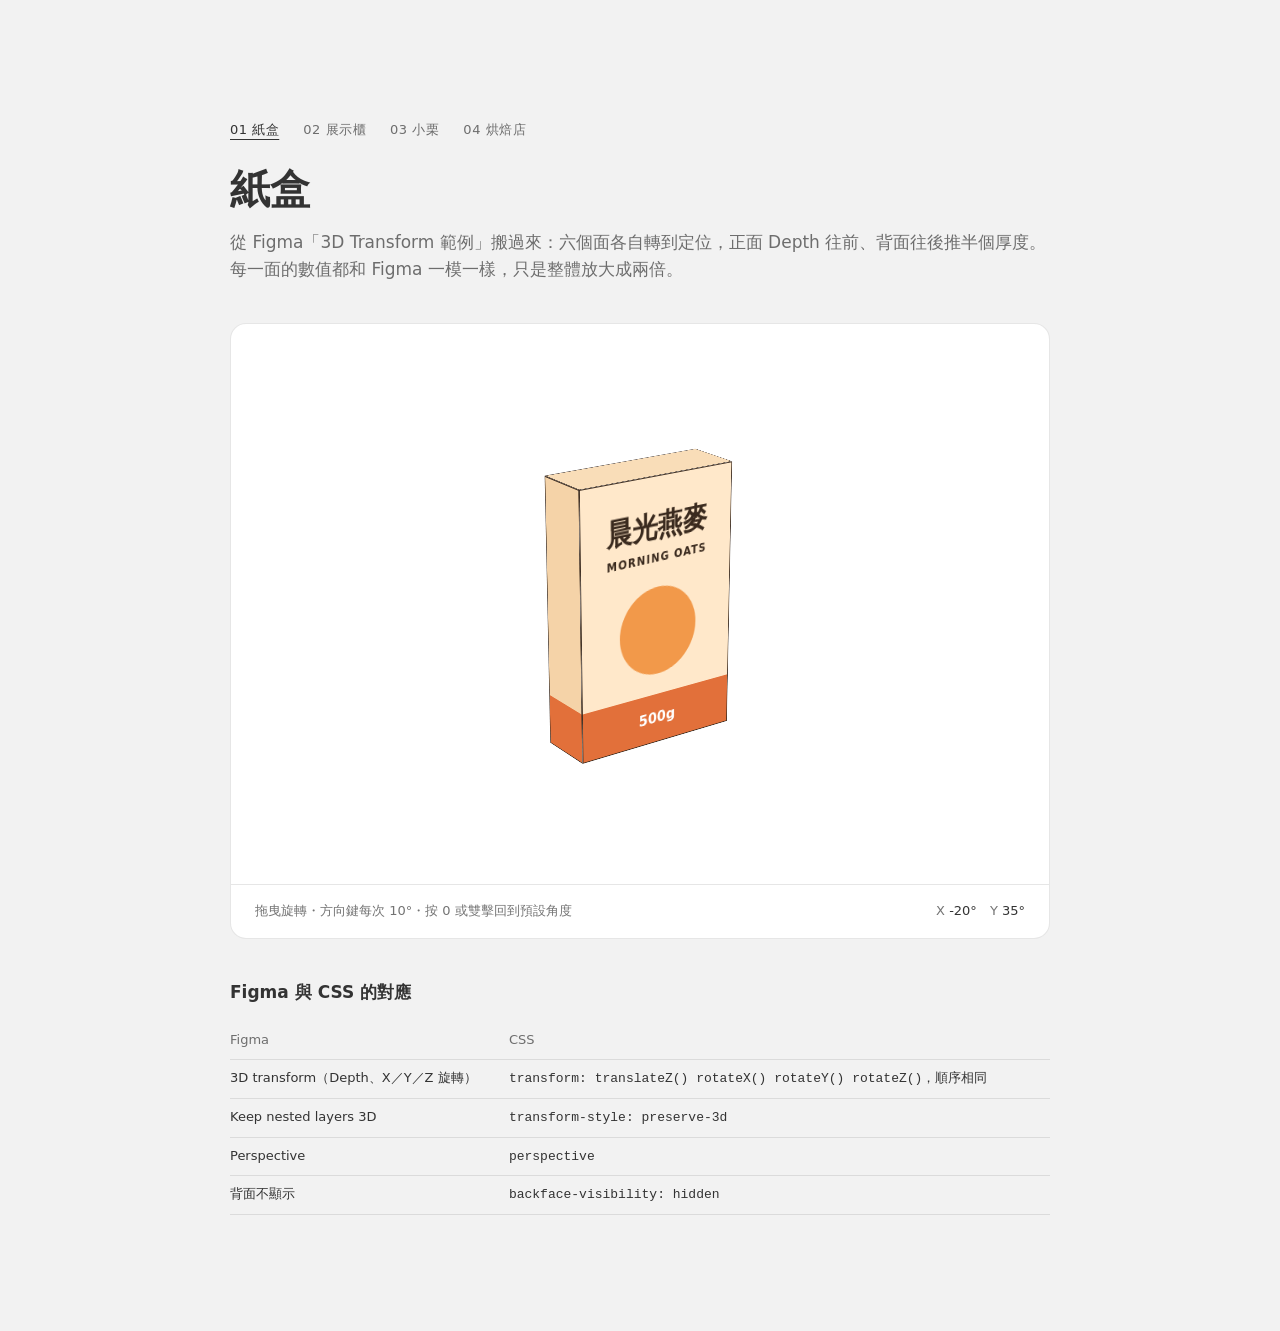
==== index.html @ 0f8b21fd "feat: 3D 實驗室第四個範例——烘焙店「日日餅乾」 整間店照 Figma「烘焙店場景」用平面圍成：左牆兩座餅乾展示櫃、右牆四層麵包架、 櫃台與收銀機，小栗站在櫃台後面。鏡頭可切換門口／展示櫃／麵" ====
<!doctype html>
<html lang="zh-Hant">
  <head>
    <meta charset="utf-8" />
    <meta name="viewport" content="width=device-width, initial-scale=1" />
    <meta name="robots" content="noindex" />
    <title>3D 實驗室｜紙盒</title>
    <link rel="stylesheet" href="styles/tokens.css" />
    <link rel="stylesheet" href="styles/lab.css" />
    <link rel="stylesheet" href="styles/box.css" />
    <!-- 一般 script（不是 module），直接雙擊打開 index.html 也能跑 -->
    <script src="scripts/rotate.js" defer></script>
  </head>
  <body>
    <main class="lab">
      <header>
        <nav class="lab__nav" aria-label="3D 實驗室範例">
          <a href="index.html" aria-current="page">01 紙盒</a>
          <a href="display-case.html">02 展示櫃</a>
          <a href="hedgehog.html">03 小栗</a>
          <a href="bakery.html">04 烘焙店</a>
        </nav>
        <h1 class="lab__title">紙盒</h1>
        <p class="lab__lead">
          從 Figma「3D Transform 範例」搬過來：六個面各自轉到定位，正面 Depth 往前、背面往後推半個厚度。
          每一面的數值都和 Figma 一模一樣，只是整體放大成兩倍。
        </p>
      </header>

      <section class="lab__demo" data-rotate-root>
        <div
          class="scene"
          data-rotate-stage
          tabindex="0"
          role="group"
          aria-roledescription="3D 模型"
          aria-label="紙盒 3D 模型"
          aria-describedby="box-hint"
        >
          <div class="box" data-rotate-target>
            <div class="face face--back" aria-hidden="true">
              <p class="label label--title">營養標示</p>
              <div class="label label--lines"><span></span><span></span><span></span><span></span><span></span></div>
              <div class="label label--band"></div>
            </div>
            <div class="face face--left" aria-hidden="true"><div class="label label--band"></div></div>
            <div class="face face--right" aria-hidden="true"><div class="label label--band"></div></div>
            <div class="face face--top" aria-hidden="true"></div>
            <div class="face face--bottom" aria-hidden="true"></div>
            <div class="face face--front" aria-hidden="true">
              <p class="label label--name">晨光燕麥</p>
              <p class="label label--latin">MORNING OATS</p>
              <div class="label label--sun"></div>
              <p class="label label--band">500g</p>
            </div>
          </div>
        </div>

        <div class="lab__meta">
          <p id="box-hint">拖曳旋轉・方向鍵每次 10°・按 0 或雙擊回到預設角度</p>
          <p class="lab__readout">X <output data-readout-x>−20°</output>　Y <output data-readout-y>35°</output></p>
        </div>
      </section>

      <section class="lab__notes">
        <h2>Figma 與 CSS 的對應</h2>
        <table>
          <thead>
            <tr><th>Figma</th><th>CSS</th></tr>
          </thead>
          <tbody>
            <tr><td>3D transform（Depth、X／Y／Z 旋轉）</td><td><code>transform: translateZ() rotateX() rotateY() rotateZ()</code>，順序相同</td></tr>
            <tr><td>Keep nested layers 3D</td><td><code>transform-style: preserve-3d</code></td></tr>
            <tr><td>Perspective</td><td><code>perspective</code></td></tr>
            <tr><td>背面不顯示</td><td><code>backface-visibility: hidden</code></td></tr>
          </tbody>
        </table>
      </section>
    </main>
  </body>
</html>
---- styles/tokens.css ----
/*
  3D 實驗室的設計 token。寫法比照作品集的 src/styles/tokens.css：
  元件裡不寫死色碼或 px（border 的 1px 例外），全部從這裡引用，之後要搬進作品集時
  只需要把這一段併過去。
*/

:root {
  /* 頁面色彩（沿用作品集 light 主題的實測值） */
  --color-bg: #f2f2f2;
  --color-surface: #ffffff;
  --color-ink: #333333;
  --color-muted: rgba(0, 0, 0, 0.55);
  --color-border: rgba(51, 51, 51, 0.12);

  --font-sans:
    'Inter Variable', 'Inter', 'PingFang TC', 'Microsoft JhengHei', 'Noto Sans TC',
    ui-sans-serif, system-ui, sans-serif;
  --font-weight-regular: 400;
  --font-weight-bold: 700;
  --font-weight-black: 900;

  --font-size-h1: 40px;
  --font-size-body: 17px;
  --font-size-meta: 13px;

  --sp-1: 8px;
  --sp-2: 16px;
  --sp-3: 24px;
  --sp-5: 40px;
  --sp-7: 80px;
  --sp-8: 120px;

  --radius: 16px;
  --radius-pill: 999px;
  --content-width: 900px;
  --focus-ring: 2px;

  --motion-fast: 160ms;
  --motion-ease: cubic-bezier(0.16, 1, 0.3, 1);

  /* ---------- 3D 場景 ---------- */

  /* 舞台高度：要比盒子轉到任何角度時的投影都高，邊緣才不會切到盒子 */
  --stage-height: 560px;

  /*
    透視距離。數值取自 Figma「3D Transform 範例 ⑤」的 Perspective 800。
    跟著 --u 放大：盒子放大兩倍時透視距離也要放大兩倍，變形程度才會跟 Figma 一樣。
  */
  --scene-perspective: calc(var(--u) * 800);

  /* 預設傾斜角，取自 Figma「③ ④」的 X −20°、Y 35° */
  --box-tilt-x: -20deg;
  --box-tilt-y: 35deg;

  /*
    盒子的所有尺寸都以「Figma 的 1px」為單位：--u 乘上 Figma 裡量到的數字。
    Figma 的紙盒是 寬 90 × 高 140 × 厚 30，網頁上放大兩倍；768 以下改 1.5 倍。
    [需確認] 倍率是暫定值，改 --box-scale 一個值就會整個等比縮放。
  */
  --box-scale: 2;
  --u: calc(1px * var(--box-scale));
  --box-w: calc(var(--u) * 90);
  --box-h: calc(var(--u) * 140);
  --box-d: calc(var(--u) * 30);

  /* 盒子配色：物件本身的顏色，不隨深淺主題反轉（比照作品集的 --chat-* 手機模型） */
  --box-paper: #ffe8ca;
  --box-side: #f5d3a8;
  --box-lid: #f9ddb8;
  --box-ink: #3a2a1e;
  --box-sun: #f2994a;
  --box-band: #e2703a;
  --box-band-ink: #ffffff;
  --box-line: #c9a27e;

  /* ---------- 展示櫃（Figma「烘焙展示櫃」，櫃子 寬 480 × 深 160 × 高 380） ---------- */

  /*
    展示櫃自己的「Figma 1px」。櫃子比紙盒大很多，倍率跟紙盒分開。
    [需確認] 原本定 1.5 倍，實測加上透視後投影寬 798px、超出 818px 的舞台
    （靠近鏡頭的那一側被放大），所以桌面版改 1.25 倍；手機 0.6 倍。
  */
  --case-scale: 1.25;
  --cu: calc(1px * var(--case-scale));
  --case-stage-height: calc(var(--cu) * 520);
  /*
    從斜上方看，櫃子的投影整體會往下偏（前緣離鏡頭近、被放大），
    置中後底部會切到。往上挪 31（Figma 單位）抵銷，數值是實測投影中心的偏移量。
  */
  --case-offset-y: calc(var(--cu) * -31);
  --case-perspective: calc(var(--cu) * 900); /* Figma 的 Perspective 900 */
  --case-tilt-x: -15deg;
  --case-tilt-y: -25deg;
  --case-frame-width: calc(var(--cu) * 2); /* 玻璃的框，Figma 的 stroke 2 */

  --case-wood: #a86f45;
  --case-wood-dark: #8e5c38;
  --case-wood-deep: #7a4e31;
  --case-cream: #fff4e2;
  --case-shelf: #f8eedf;
  --case-shelf-edge: #d9c2a3;
  --case-wall-top: #fff3d6; /* 背板上緣較亮，模擬燈帶往下打的光 */
  --case-wall-bottom: #ebd9bf;
  --case-light-top: #fff6d6;
  --case-light-bottom: #ffd978;
  --case-led: #fff8dc;
  --case-frame: #7a5236;
  --case-glass: rgba(207, 232, 245, 0.22);
  --case-glass-shine: rgba(255, 255, 255, 0.55);
  --case-glass-shine-soft: rgba(255, 255, 255, 0.35);

  /* 餅乾（4 種）。[需確認] 配色是暫定值 */
  --cookie-edge: #a8692f; /* 墊在每片底下做厚度的深色剪影，4 種共用 */
  --cookie-dough: #e0a65e; /* 巧克力豆餅乾 */
  --cookie-dough-light: #ebb978;
  --cookie-chip: #4a2c1d;
  --cookie-butter: #ecc285; /* 果醬夾心 */
  --cookie-butter-dark: #dfa865;
  --cookie-jam: #c8323c;
  --cookie-jam-shine: rgba(255, 255, 255, 0.45);
  --cookie-checker-light: #f3d9a4; /* 棋盤餅乾 */
  --cookie-checker-dark: #6b4128;
  --cookie-sugar: #e9b97a; /* 糖霜愛心 */
  --cookie-icing: #f7a8c4;
  --cookie-icing-dot: #ffffff;

  /* ---------- 小栗（刺蝟店員，Figma「Hedgehog Baker」，200 × 260） ---------- */

  /*
    小栗自己的「Figma 1px」。之後放進烘焙店時角色要小很多，
    那一頁只要在容器上覆寫 --hu 就好，不用改這裡。[需確認] 1.5 倍／手機 1.1 倍
  */
  --hh-scale: 1.5;
  --hu: calc(1px * var(--hh-scale));
  --hh-stage-height: calc(var(--hu) * 360);
  --hh-perspective: calc(var(--hu) * 700); /* Figma 小栗展示用的 Perspective 700 */
  --hh-tilt-x: -8deg; /* 預設稍微側身，一打開就看得出分層 */
  --hh-tilt-y: 25deg;
  --hh-stage-top: #fbf6ef; /* 舞台用 Figma 小栗畫板的暖色漸層：白色廚師帽在純白底上會看不見 */
  --hh-stage-bottom: #eadccb;

  /* 走路：一步的時間、身體上下晃的高度、腳抬起的高度 */
  --hh-walk-duration: 420ms;
  --hh-bob: calc(var(--hu) * -6);
  --hh-step: -4px; /* 這個位移套在 SVG 裡的腳上，單位是 SVG 座標，會跟著 SVG 一起縮放 */

  --hh-spine-dark: #6e4430;
  --hh-spine: #9a6644;
  --hh-body: #ddae80;
  --hh-belly: #f6ddbf;
  --hh-foot: #6e4430;
  --hh-ear: #e3b38a;
  --hh-ear-inner: #f4c7ae;
  --hh-face: #fbe7cf;
  --hh-snout: #fff3e3;
  --hh-hat: #ffffff;
  --hh-hat-line: #e6ded3;
  --hh-eye: #2b1d14;
  --hh-eye-shine: #ffffff;
  --hh-blush: rgba(244, 163, 163, 0.85);
  --hh-nose: #4a2e1f;
  --hh-tongue: #f28b8b;
  --hh-sweat: #9ad3f5;
  --hh-apron: #e9a23b;
  --hh-pocket: #d18a26;
  --hh-baguette: #d9a05b;
  --hh-baguette-score: #b9773a;
  --hh-basket: #c8955b;
  --hh-basket-dark: #9e6b3a;
  --hh-shadow: rgba(0, 0, 0, 0.22);

  /* ---------- 麵包（Figma「Bread」4 種正面圖） ---------- */

  --bread-golden: #d4862f; /* 餐包、可頌兩端 */
  --bread-golden-mid: #de963c;
  --bread-golden-light: #e9a84e;
  --bread-line: #a9651f;
  --bread-shine: rgba(246, 205, 134, 0.8);
  --bread-roll-shine: rgba(243, 194, 122, 0.85);
  --bread-seed: #fff3d6;
  --bread-crust: #b86e2e; /* 吐司 */
  --bread-crumb: #f6e2be;
  --bread-cinnamon: #d9984f; /* 肉桂捲 */
  --bread-swirl: #9c5a26;
  --bread-icing: rgba(255, 255, 255, 0.9);

  /* ---------- 烘焙店（Figma「烘焙店場景」，房間 寬 1200 × 深 1200 × 高 700） ---------- */

  /*
    烘焙店的「Figma 1px」。整個取景框（Figma 的 Viewport，1200 × 760）永遠撐滿舞台寬度，
    所以直接用舞台寬度換算：100cqw ÷ 1200。舞台多寬場景就多大，手機也不用另外設倍率。
    （cqw 會在每個用到 --su 的元素上，以最近的 container——烘焙店的舞台——來算）
  */
  --su: calc(100cqw / 1200);

  /* 換鏡頭時移動的時間與曲線：慢進慢出，像走過去再轉頭 */
  --shop-cam-duration: 1200ms;
  --shop-cam-ease: cubic-bezier(0.65, 0, 0.35, 1);

  --shop-backdrop: #eadccb; /* 取景框底色（Figma Viewport 的填色） */
  --shop-floor: #f3e9dc;
  --shop-floor-tile: #e0d0ba;
  --shop-ceiling: #fbf5ec;
  --shop-beam: #d9bc98;
  --shop-wall-back: #f7e9d4;
  --shop-wall-left: #f4e4cc;
  --shop-wall-right: #efdcc0;
  --shop-wainscot: #d8b48a;
  --shop-trim: #b98b5e;
  --shop-sign: var(--case-wood-deep);
  --shop-sign-ink: var(--case-cream);
  --shop-board: #2f3b35; /* 黑板菜單 */
  --shop-board-frame: var(--case-wood);
  --shop-chalk: #ffffff;
  --shop-chalk-muted: rgba(255, 255, 255, 0.6);
  --shop-door: #5a3b27; /* 工房入口 */
  --shop-noren: var(--hh-apron);
  --shop-noren-ink: var(--case-wood-deep);
  --shop-poster: #fff8ee;
  --shop-poster-frame: var(--case-wood);
  --shop-poster-ink: var(--case-wood-deep);
  --shop-rack: #c99a6b; /* 麵包層架的背板 */
  --shop-rack-frame: var(--case-wood);
  --shop-rack-ink: var(--case-wood-deep);
  --shop-shelf: #b98b5e;
  --shop-shelf-edge: var(--case-wood-dark);
  --shop-counter: var(--case-wood);
  --shop-counter-lip: var(--case-wood-deep);
  --shop-counter-side: var(--case-wood-dark);
  --shop-counter-top: #f7f3ee;
  --shop-register: #7fa7c9;
  --shop-register-top: #9cc0dd;
  --shop-register-side: #6a93b5;
  --shop-screen: #2f3b35;
  --shop-tray: #ffffff;
  --shop-mat: var(--case-wood-dark);
  --shop-mat-ink: var(--case-cream);
  --shop-lamp-cord: #2f463c;
  --shop-lamp-shade: #3e5c4f;
  --shop-lamp-bulb: #fff3c4;
  --shop-lamp-glow: rgba(255, 233, 168, 0.55);
}

/* 斷點沿用作品集的三個：375 / 768 / 1200 */
@media (max-width: 767px) {
  :root {
    --box-scale: 1.5;
    --case-scale: 0.6;
    --hh-scale: 1.1;
    --stage-height: 440px;
    --font-size-h1: 28px;
  }
}

@media (prefers-color-scheme: dark) {
  :root {
    --color-bg: #18181a;
    --color-surface: #222225;
    --color-ink: #f2f2f2;
    --color-muted: rgba(242, 242, 242, 0.6);
    --color-border: rgba(242, 242, 242, 0.14);
  }
}
---- styles/lab.css ----
/* 實驗頁本身的版面。3D 物件的樣式在各自的檔案（box.css …），這裡只管頁面。 */

*,
*::before,
*::after {
  box-sizing: border-box;
}

body {
  margin: 0;
  background: var(--color-bg);
  color: var(--color-ink);
  font-family: var(--font-sans);
  font-size: var(--font-size-body);
  font-weight: var(--font-weight-regular);
  line-height: 1.6;
}

.lab {
  max-width: var(--content-width);
  margin: 0 auto;
  padding: var(--sp-7) var(--sp-3);
  display: grid;
  gap: var(--sp-5);
}

@media (min-width: 768px) {
  .lab {
    padding: var(--sp-8) var(--sp-5);
  }
}

/* 頁首的範例切換。每個範例各一頁，靠這一排互相跳轉 */
.lab__nav {
  display: flex;
  flex-wrap: wrap;
  gap: var(--sp-1) var(--sp-3);
  margin-bottom: var(--sp-3);
  font-size: var(--font-size-meta);
  letter-spacing: 0.04em;
}

.lab__nav a {
  color: var(--color-muted);
  text-decoration: none;
  transition: color var(--motion-fast) var(--motion-ease);
}

.lab__nav a:hover {
  color: var(--color-ink);
}

.lab__nav a[aria-current='page'] {
  color: var(--color-ink);
  text-decoration: underline;
  text-underline-offset: 0.35em;
}

/* 放 SVG <symbol> 定義的容器：本身不佔版面也不顯示 */
.lab__defs {
  position: absolute;
  width: 0;
  height: 0;
  overflow: hidden;
}

.lab__title {
  margin: var(--sp-1) 0 var(--sp-2);
  font-size: var(--font-size-h1);
  font-weight: var(--font-weight-bold);
  line-height: 1.2;
}

.lab__lead {
  margin: 0;
  color: var(--color-muted);
}

.lab__demo {
  background: var(--color-surface);
  border: 1px solid var(--color-border);
  border-radius: var(--radius);
  overflow: hidden;
}

/* 舞台要能拖曳：游標提示、關掉觸控捲動與選字，否則手機上一拖就捲走頁面 */
.lab__demo .scene {
  cursor: grab;
  touch-action: none;
  user-select: none;
  -webkit-user-select: none;
  outline: none;
}
.lab__demo .scene.is-dragging {
  cursor: grabbing;
}
.lab__demo .scene:focus-visible {
  box-shadow: inset 0 0 0 var(--focus-ring) var(--color-ink);
}

/* 展示頁的狀態切換（表情、走路、手上拿的東西…），一組是一排藥丸形按鈕 */
.lab__controls {
  display: flex;
  flex-wrap: wrap;
  gap: var(--sp-2) var(--sp-3);
  padding: var(--sp-2) var(--sp-3);
  border-top: 1px solid var(--color-border);
}

.lab__control {
  display: flex;
  flex-wrap: wrap;
  align-items: center;
  gap: var(--sp-1);
}

.lab__control-label {
  margin-right: var(--sp-1);
  color: var(--color-muted);
  font-size: var(--font-size-meta);
}

.lab__control button {
  padding: calc(var(--sp-1) / 2) var(--sp-2);
  border: 1px solid var(--color-border);
  border-radius: var(--radius-pill);
  background: transparent;
  color: var(--color-ink);
  font: inherit;
  font-size: var(--font-size-meta);
  cursor: pointer;
  transition:
    background-color var(--motion-fast) var(--motion-ease),
    color var(--motion-fast) var(--motion-ease);
}

.lab__control button[aria-pressed='true'] {
  border-color: var(--color-ink);
  background: var(--color-ink);
  color: var(--color-bg);
}

.lab__control button:focus-visible {
  outline: var(--focus-ring) solid var(--color-ink);
  outline-offset: var(--focus-ring);
}

.lab__meta {
  display: flex;
  flex-wrap: wrap;
  justify-content: space-between;
  gap: var(--sp-1) var(--sp-3);
  padding: var(--sp-2) var(--sp-3);
  border-top: 1px solid var(--color-border);
  color: var(--color-muted);
  font-size: var(--font-size-meta);
}

.lab__meta p {
  margin: 0;
}

.lab__readout output {
  color: var(--color-ink);
  font-variant-numeric: tabular-nums;
}

.lab__notes h2 {
  margin: 0 0 var(--sp-2);
  font-size: var(--font-size-body);
  font-weight: var(--font-weight-bold);
}

.lab__notes table {
  width: 100%;
  border-collapse: collapse;
  font-size: var(--font-size-meta);
}

.lab__notes th,
.lab__notes td {
  padding: var(--sp-1) 0;
  border-bottom: 1px solid var(--color-border);
  text-align: left;
  vertical-align: top;
}

.lab__notes th {
  color: var(--color-muted);
  font-weight: var(--font-weight-regular);
}

.lab__notes code {
  font-size: var(--font-size-meta);
}
---- styles/box.css ----
/*
  紙盒。結構跟 Figma 一模一樣：
    .scene  ＝ 外層加 Perspective 的 frame
    .box    ＝ 打開「Keep nested layers 3D」的 frame（preserve-3d），整體傾斜
    .face   ＝ 6 個面，各自的 3D transform

  Figma 的 3D transform 存成「translateZ → rotateX → rotateY → rotateZ」的固定順序，
  跟 CSS transform 由左到右的寫法完全相同，所以下面每一面的數值都是從 Figma 直接抄過來的。
  位置（left / top）也照 Figma：側面的中心對齊正面的左右邊，上下蓋的中心對齊上下邊，
  每一面都以自己的中心旋轉（transform-origin 預設 50% 50%，Figma 也是）。
*/

.scene {
  height: var(--stage-height);
  display: grid;
  place-items: center;
  perspective: var(--scene-perspective);
}

.box {
  /* --tilt-x/y 是 rotate.js 讀取「預設角度」的通用名稱，每個物件各自指到自己的 token */
  --tilt-x: var(--box-tilt-x);
  --tilt-y: var(--box-tilt-y);
  --rx: var(--tilt-x);
  --ry: var(--tilt-y);
  position: relative;
  width: var(--box-w);
  height: var(--box-h);
  transform-style: preserve-3d;
  transform: rotateX(var(--rx)) rotateY(var(--ry));
}

/* 只有鍵盤一次轉 10° 時才補間；拖曳時要跟手，不能有延遲 */
.box.is-settling {
  transition: transform var(--motion-fast) var(--motion-ease);
}

@media (prefers-reduced-motion: reduce) {
  .box.is-settling {
    transition: none;
  }
}

.face {
  position: absolute;
  top: 0;
  left: 0;
  box-sizing: border-box;
  border: 1px solid var(--box-ink);
  overflow: hidden;
  /* Figma 範例裡也關掉了背面：沒加 Depth 時背面會以鏡像蓋在正面上 */
  backface-visibility: hidden;
}

/* 正面：Depth +15（厚度的一半） */
.face--front {
  width: var(--box-w);
  height: var(--box-h);
  background: var(--box-paper);
  transform: translateZ(calc(var(--box-d) / 2));
}

/* 背面：Y 180°、Depth −15 */
.face--back {
  width: var(--box-w);
  height: var(--box-h);
  background: var(--box-paper);
  transform: translateZ(calc(var(--box-d) / -2)) rotateY(180deg);
}

/* 左右側面：Y ∓90°，中心對齊正面左右邊 */
.face--left,
.face--right {
  width: var(--box-d);
  height: var(--box-h);
  background: var(--box-side);
}
.face--left {
  left: calc(var(--box-d) / -2);
  transform: rotateY(-90deg);
}
.face--right {
  left: calc(var(--box-w) - var(--box-d) / 2);
  transform: rotateY(90deg);
}

/* 上下蓋：X ±90°，中心對齊正面上下邊 */
.face--top,
.face--bottom {
  width: var(--box-w);
  height: var(--box-d);
  background: var(--box-lid);
}
.face--top {
  top: calc(var(--box-d) / -2);
  transform: rotateX(90deg);
}
.face--bottom {
  top: calc(var(--box-h) - var(--box-d) / 2);
  transform: rotateX(-90deg);
}

/* ---------- 盒面圖案：座標與字級都是 Figma 的數字 × --u ---------- */

.label {
  position: absolute;
  left: 0;
  right: 0;
  margin: 0;
  color: var(--box-ink);
  text-align: center;
  line-height: 1.45;
}

.label--name {
  top: calc(var(--u) * 14);
  font-size: calc(var(--u) * 15);
  font-weight: var(--font-weight-black);
}

.label--latin {
  top: calc(var(--u) * 37);
  font-size: calc(var(--u) * 6);
  font-weight: var(--font-weight-bold);
  letter-spacing: 0.1em;
}

.label--sun {
  top: calc(var(--u) * 56);
  left: calc(var(--u) * 22);
  width: calc(var(--u) * 46);
  height: calc(var(--u) * 46);
  border-radius: 50%;
  background: var(--box-sun);
}

.label--title {
  top: calc(var(--u) * 12);
  left: calc(var(--u) * 10);
  font-size: calc(var(--u) * 9);
  font-weight: var(--font-weight-bold);
  text-align: left;
}

.label--lines {
  top: calc(var(--u) * 36);
  left: calc(var(--u) * 10);
  width: calc(var(--u) * 70);
  display: grid;
  gap: calc(var(--u) * 11);
}
.label--lines span {
  height: calc(var(--u) * 2);
  background: var(--box-line);
}

/* 包住正面、背面、兩個側面底部的色帶，盒子轉一圈看起來是連續的 */
.label--band {
  top: auto;
  bottom: 0;
  height: calc(var(--u) * 26);
  display: grid;
  place-items: center;
  background: var(--box-band);
  color: var(--box-band-ink);
  font-size: calc(var(--u) * 8);
  font-weight: var(--font-weight-bold);
}
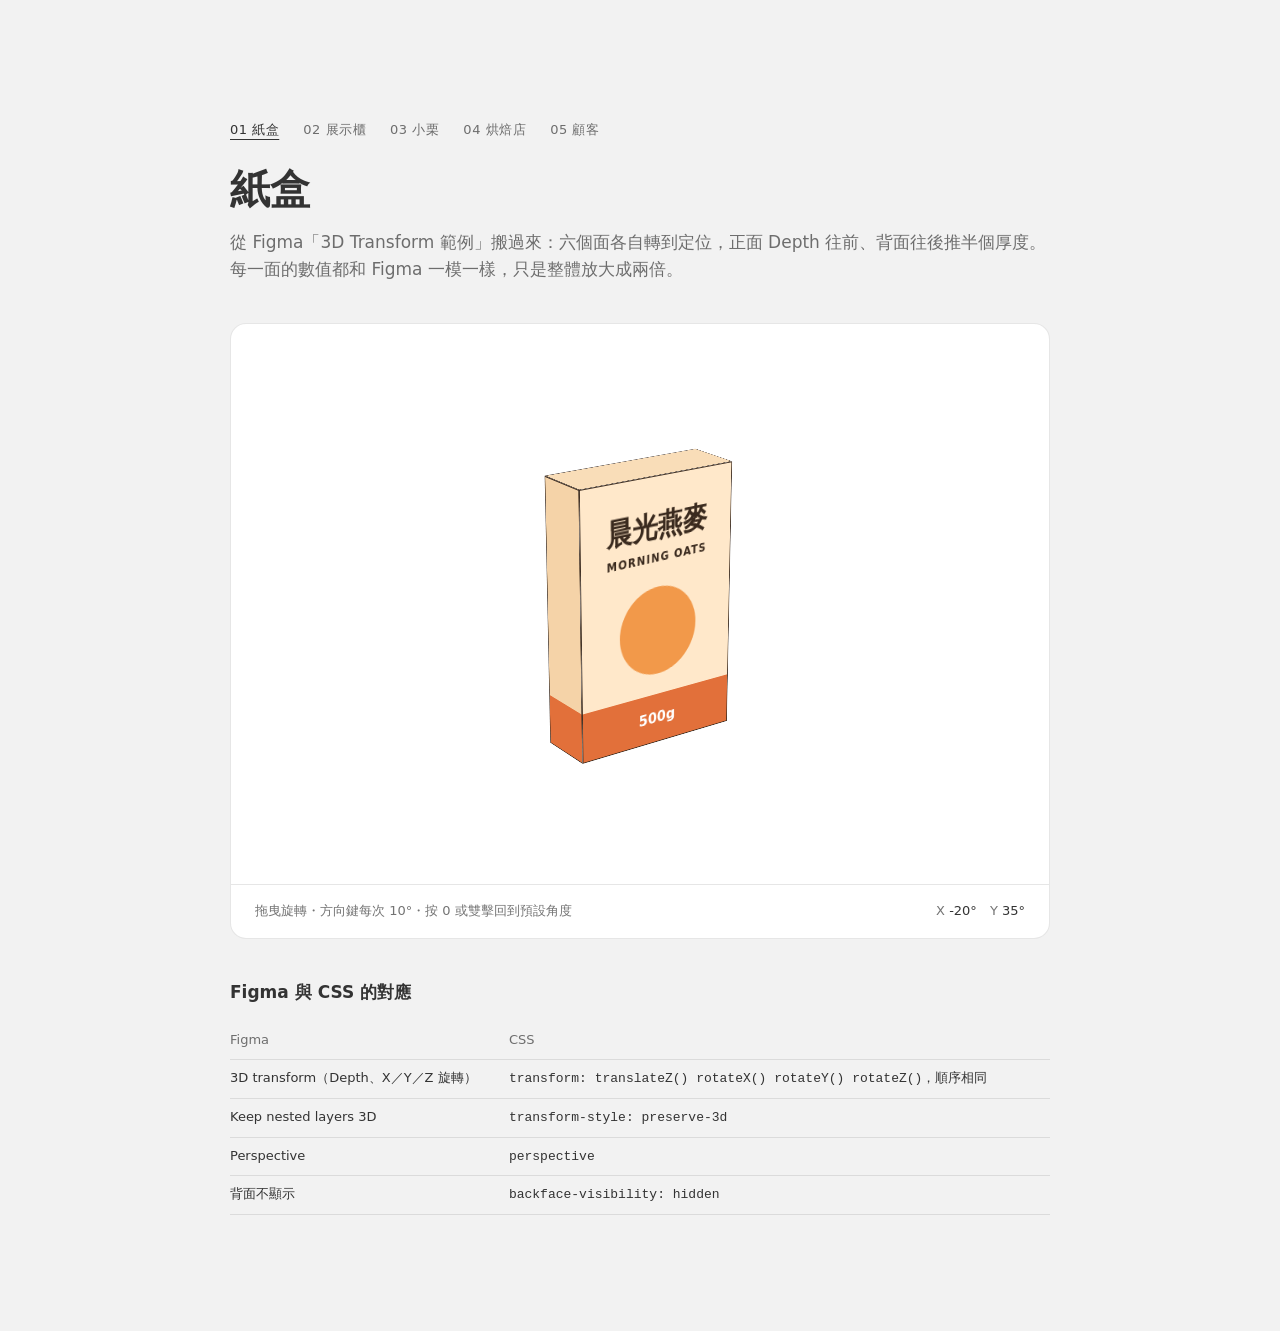
==== commit f5b8dff6: "feat: 3D 實驗室第五個範例——三位顧客與訂單泡泡 兔子、小熊、狐狸跟小栗一樣是 6 層分層紙偶，共用表情（平常／開心／著急）、 走路與手上（空手／紙袋）。頭上的對話泡泡列出要買的商品，可收合成" ====
--- a/index.html
+++ b/index.html
@@ -19,6 +19,7 @@
           <a href="display-case.html">02 展示櫃</a>
           <a href="hedgehog.html">03 小栗</a>
           <a href="bakery.html">04 烘焙店</a>
+          <a href="customers.html">05 顧客</a>
         </nav>
         <h1 class="lab__title">紙盒</h1>
         <p class="lab__lead">
--- a/styles/tokens.css
+++ b/styles/tokens.css
@@ -125,25 +125,39 @@
   --cookie-icing: #f7a8c4;
   --cookie-icing-dot: #ffffff;
 
-  /* ---------- 小栗（刺蝟店員，Figma「Hedgehog Baker」，200 × 260） ---------- */
-
-  /*
-    小栗自己的「Figma 1px」。之後放進烘焙店時角色要小很多，
-    那一頁只要在容器上覆寫 --hu 就好，不用改這裡。[需確認] 1.5 倍／手機 1.1 倍
-  */
-  --hh-scale: 1.5;
-  --hu: calc(1px * var(--hh-scale));
-  --hh-stage-height: calc(var(--hu) * 360);
-  --hh-perspective: calc(var(--hu) * 700); /* Figma 小栗展示用的 Perspective 700 */
-  --hh-tilt-x: -8deg; /* 預設稍微側身，一打開就看得出分層 */
-  --hh-tilt-y: 25deg;
-  --hh-stage-top: #fbf6ef; /* 舞台用 Figma 小栗畫板的暖色漸層：白色廚師帽在純白底上會看不見 */
-  --hh-stage-bottom: #eadccb;
+  /* ---------- 角色（小栗與顧客共用，都畫在 Figma「Hedgehog Baker」同樣的 200 × 260 畫板上） ---------- */
+
+  /*
+    角色的「Figma 1px」。放進烘焙店時角色要小很多，
+    那一頁只要在容器上覆寫 --chu 就好，不用改這裡。[需確認] 1.5 倍／手機 1.1 倍
+  */
+  --ch-scale: 1.5;
+  --chu: calc(1px * var(--ch-scale));
+  --ch-stage-height: calc(var(--chu) * 360);
+  --ch-perspective: calc(var(--chu) * 700); /* Figma 小栗展示用的 Perspective 700 */
+  --ch-tilt-x: -8deg; /* 預設稍微側身，一打開就看得出分層 */
+  --ch-tilt-y: 25deg;
+  --ch-stage-top: #fbf6ef; /* 舞台用 Figma 小栗畫板的暖色漸層：白色廚師帽在純白底上會看不見 */
+  --ch-stage-bottom: #eadccb;
+  --ch-shadow: rgba(0, 0, 0, 0.22);
 
   /* 走路：一步的時間、身體上下晃的高度、腳抬起的高度 */
-  --hh-walk-duration: 420ms;
-  --hh-bob: calc(var(--hu) * -6);
-  --hh-step: -4px; /* 這個位移套在 SVG 裡的腳上，單位是 SVG 座標，會跟著 SVG 一起縮放 */
+  --ch-walk-duration: 420ms;
+  --ch-bob: calc(var(--chu) * -6);
+  --ch-step: -4px; /* 這個位移套在 SVG 裡的腳上，單位是 SVG 座標，會跟著 SVG 一起縮放 */
+
+  /* 顧客共用的五官與紙袋 */
+  --ch-eye: #2b1d14;
+  --ch-eye-shine: #ffffff;
+  --ch-ink: #4a2e1f; /* 嘴巴、深色鼻子 */
+  --ch-blush: rgba(244, 163, 163, 0.85);
+  --ch-tongue: #f28b8b;
+  --ch-sweat: #9ad3f5;
+  --bag-kraft: #d8b48a; /* 結帳後提的紙袋 */
+  --bag-kraft-dark: #b98b5e;
+  --bag-logo: var(--case-wood-deep);
+
+  /* ---------- 小栗（刺蝟店員）的配色 ---------- */
 
   --hh-spine-dark: #6e4430;
   --hh-spine: #9a6644;
@@ -168,7 +182,59 @@
   --hh-baguette-score: #b9773a;
   --hh-basket: #c8955b;
   --hh-basket-dark: #9e6b3a;
-  --hh-shadow: rgba(0, 0, 0, 0.22);
+
+  /* ---------- 三位顧客的配色 [需確認] ---------- */
+
+  /* 兔子：淺灰毛（白毛在暖色舞台上會看不清楚）、薄荷綠開襟衫、粉紅蝴蝶結 */
+  --rabbit-fur: #d8d1ce;
+  --rabbit-fur-shade: #b9afab;
+  --rabbit-ear-inner: #f2b6c4;
+  --rabbit-muzzle: #f8f4f1;
+  --rabbit-nose: #e5879a;
+  --rabbit-cardigan: #8ccbb4;
+  --rabbit-cardigan-dark: #69a993;
+  --rabbit-button: #fff8ee;
+  --rabbit-ribbon: #e8738a;
+  --rabbit-ribbon-dark: #c95670;
+
+  /* 小熊：棕毛、藍色吊帶褲、紅色領巾 */
+  --bear-fur: #b98055;
+  --bear-fur-dark: #8f5c38;
+  --bear-ear-inner: #e0b08a;
+  --bear-muzzle: #f0d7b4;
+  --bear-overalls: #5d8cc0;
+  --bear-overalls-dark: #4672a3;
+  --bear-button: #f2c14e;
+  --bear-scarf: #d9574f;
+
+  /* 狐狸：橘毛、白色臉頰與胸口、深色耳尖與腳、青綠色圍巾 */
+  --fox-fur: #ec8f43;
+  --fox-white: #fff4e6;
+  --fox-ear-inner: #ffd7b0;
+  --fox-dark: #5a3b2e;
+  --fox-scarf: #3f8f8a;
+  --fox-scarf-dark: #2f706c;
+
+  /* ---------- 對話泡泡與訂單卡 ---------- */
+
+  /* 泡泡是 3D 場景裡的平面，尺寸用 --chu；訂單卡是一般介面，用 px */
+  --bubble-bg: #fffdf8;
+  --bubble-line: #e3d3bd;
+  --bubble-ink: #5a3b27;
+  --bubble-dot: #b98b5e;
+  --bubble-pulse-duration: 1200ms;
+  --order-card-width: 280px;
+  --order-icon-size: 36px;
+  --card-paper: #fff8ee;
+  --card-ink: #5a3b27;
+  --card-muted: rgba(90, 59, 39, 0.6);
+  --card-line: rgba(90, 59, 39, 0.25);
+  --card-shadow: 0 12px 32px rgba(58, 42, 30, 0.22);
+  --card-button-size: 32px;
+
+  /* 顧客展示頁：泡泡在頭上，舞台要比小栗頁高，角色往下挪讓出泡泡的位置 */
+  --cu-stage-height: calc(var(--chu) * 480);
+  --cu-offset-y: calc(var(--chu) * 70);
 
   /* ---------- 麵包（Figma「Bread」4 種正面圖） ---------- */
 
@@ -247,7 +313,7 @@
   :root {
     --box-scale: 1.5;
     --case-scale: 0.6;
-    --hh-scale: 1.1;
+    --ch-scale: 1.1;
     --stage-height: 440px;
     --font-size-h1: 28px;
   }
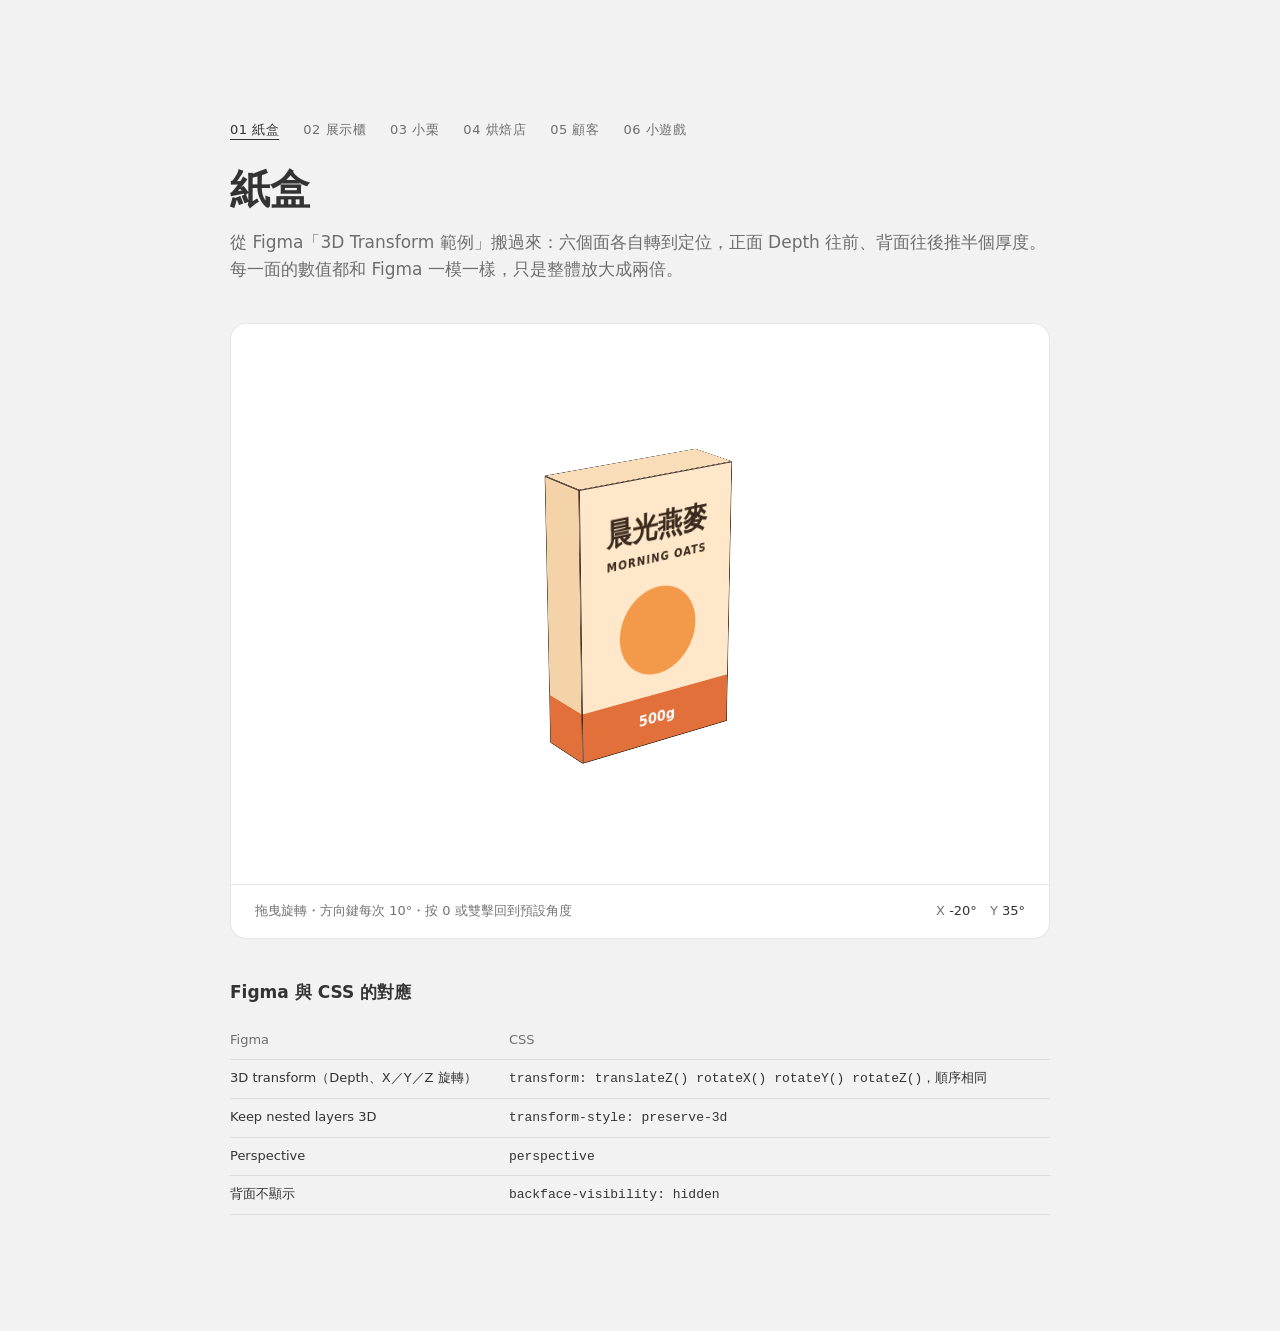
==== commit 85460593: "feat: 3D 實驗室第六個範例（6-1）——小遊戲開場：店面、推門進店、導覽 - 店外看得到「日日餅乾」店面：招牌、鵝頸燈、條紋遮雨棚、兩扇看得到店裡的櫥窗、盆栽與 A 字立牌 - 點店門：門以左" ====
--- a/index.html
+++ b/index.html
@@ -20,6 +20,7 @@
           <a href="hedgehog.html">03 小栗</a>
           <a href="bakery.html">04 烘焙店</a>
           <a href="customers.html">05 顧客</a>
+          <a href="game.html">06 小遊戲</a>
         </nav>
         <h1 class="lab__title">紙盒</h1>
         <p class="lab__lead">
--- a/styles/tokens.css
+++ b/styles/tokens.css
@@ -306,6 +306,78 @@
   --shop-lamp-shade: #3e5c4f;
   --shop-lamp-bulb: #fff3c4;
   --shop-lamp-glow: rgba(255, 233, 168, 0.55);
+
+  /* ---------- 小遊戲：店門口（開場）。[需確認] 配色是暫定值 ---------- */
+
+  /* 店外的天空與人行道 */
+  --front-sky-top: #bfdcea;
+  --front-sky-bottom: #f6ecdc;
+  --front-ground: #ddd2c3;
+  --front-ground-line: #cbbda9;
+  --front-step: #cdbfac;
+  --front-shadow: rgba(58, 42, 30, 0.18);
+
+  /* 店面：奶油色雨淋板外牆，屋簷、壁柱、窗框、門框、腰板漆成墨綠（跟店裡的吊燈同色） */
+  --front-wall: #f5e8d2;
+  --front-wall-line: #e8d6b8;
+  --front-trim: var(--shop-lamp-shade);
+  --front-trim-light: #58786a;
+  --front-sign-line: rgba(255, 244, 226, 0.55);
+  --front-glass: rgba(198, 226, 236, 0.3);
+  --front-glass-shine: rgba(255, 255, 255, 0.55);
+  --front-glass-shine-soft: rgba(255, 255, 255, 0.3);
+  --front-decal: rgba(255, 255, 255, 0.85);
+  --front-platform: var(--case-wood);
+  --front-platform-top: #c4895a;
+  --front-jar-glass: rgba(220, 238, 244, 0.22);
+  --front-jar-line: rgba(122, 82, 54, 0.45);
+  --front-jar-lid: var(--case-wood);
+  --front-jar-lid-dark: var(--case-wood-deep);
+  --front-stand: #f7f3ee;
+
+  /* 店門：木門、玻璃、黃銅把手，玻璃上掛 OPEN 牌 */
+  --front-door: var(--case-wood);
+  --front-door-hover: #b97c50;
+  --front-door-dark: var(--case-wood-dark);
+  --front-door-glass: #cfe3e8;
+  --front-handle: #e3b552;
+  --front-open: var(--case-cream);
+  --front-open-ink: var(--cookie-jam);
+  --front-open-cord: var(--case-wood-deep);
+  --front-focus: var(--case-cream);
+  --front-hint: rgba(255, 244, 226, 0.9); /* 門框外擴散的提示光暈 */
+  --front-hint-fade: rgba(255, 244, 226, 0);
+
+  /* 條紋遮雨棚 */
+  --front-awning-a: #e2703a;
+  --front-awning-b: var(--case-cream);
+  --front-awning-shade: rgba(58, 42, 30, 0.22);
+
+  /* 門口的盆栽 */
+  --front-pot: #c9744a;
+  --front-pot-rim: #b5633d;
+  --front-bush: #79a872;
+  --front-bush-dark: #5d8a58;
+  --front-flower: var(--cookie-icing);
+
+  /* 開場的動畫 [需確認] */
+  --game-door-duration: 900ms;
+  --game-door-ease: cubic-bezier(0.33, 1, 0.68, 1);
+  --game-door-open: 100; /* 門往店裡轉開幾度 */
+  --game-walk-duration: 2400ms; /* 從人行道走進門口 */
+  --game-hint-duration: 1600ms;
+
+  /*
+    遊戲舞台的取景框：桌面版跟烘焙店頁一樣 1200 × 760。
+    手機版寬度撐滿螢幕、高度加到 1800（[需確認]），上下多看到地板和天花板，
+    說明卡蓋在下面的地板上，不會擋到商品和小栗。
+  */
+  --game-view-height: calc(var(--su) * 760);
+  --game-card-width: 680px;
+  --game-button-height: 44px; /* 手指按得準的大小 */
+  --game-button-bg: var(--case-wood-deep);
+  --game-button-hover: var(--case-wood-dark);
+  --game-button-ink: var(--case-cream);
 }
 
 /* 斷點沿用作品集的三個：375 / 768 / 1200 */
@@ -316,6 +388,7 @@
     --ch-scale: 1.1;
     --stage-height: 440px;
     --font-size-h1: 28px;
+    --game-view-height: calc(var(--su) * 1800);
   }
 }
 
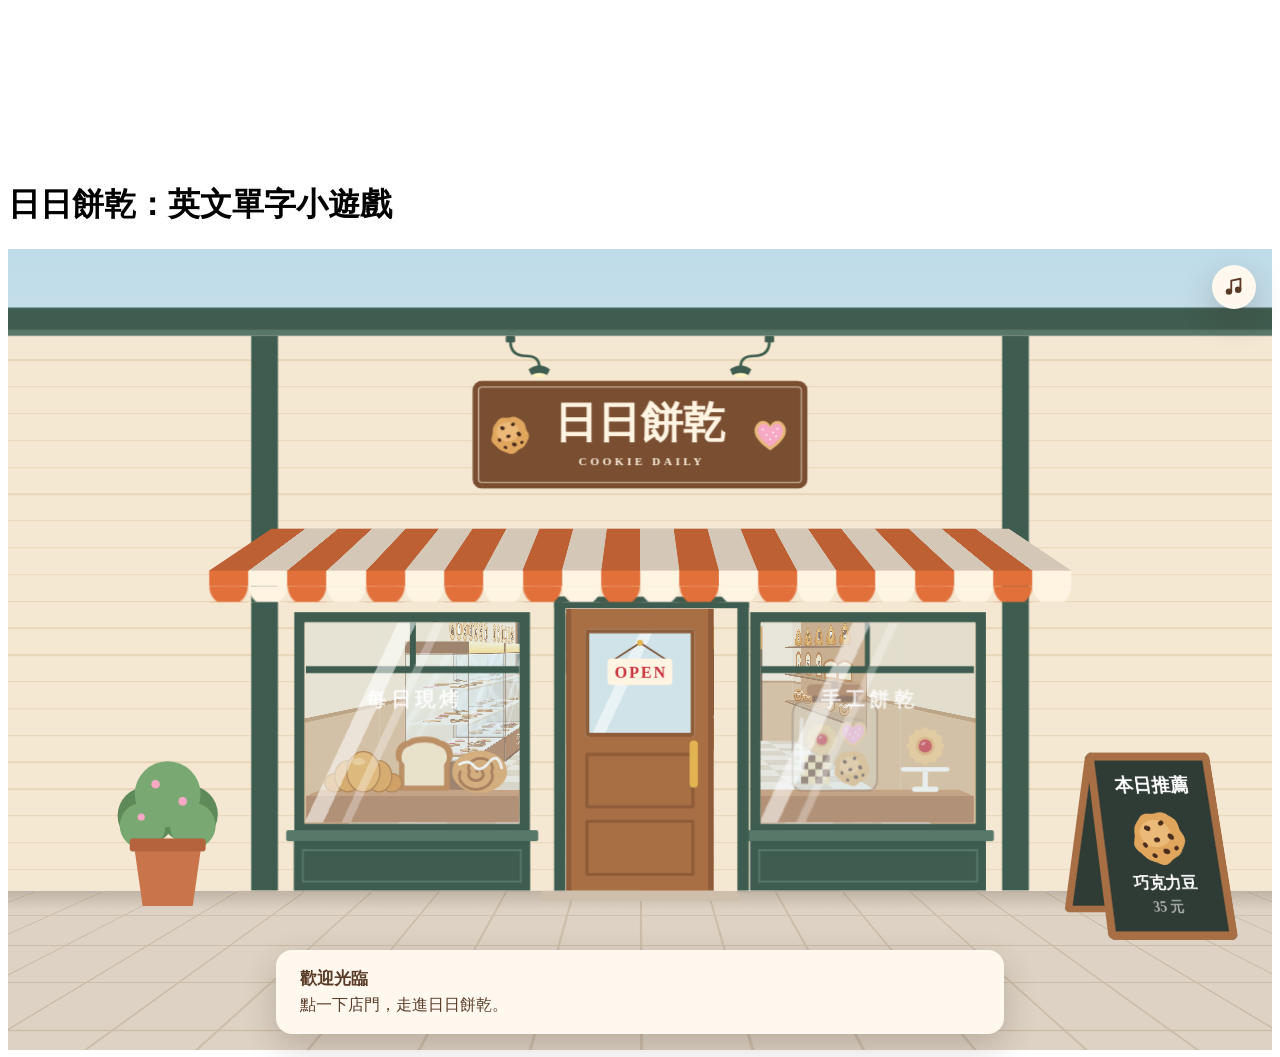
==== commit 74591353: "feat: 加上背景音樂（Web Audio 即時合成的原創慢節奏電子音） - scripts/music.js：84 BPM、F 大調、16 小節一輪的 lo-fi 店內音樂，電鋼琴琶音、弦樂墊底、" ====
--- a/index.html
+++ b/index.html
@@ -4,80 +4,173 @@
     <meta charset="utf-8" />
     <meta name="viewport" content="width=device-width, initial-scale=1" />
     <meta name="robots" content="noindex" />
-    <title>3D 實驗室｜紙盒</title>
+    <meta name="description" content="英文單字填空小遊戲：在日日餅乾烘焙店裡，找到缺的字母餅乾和字母麵包，幫顧客拼出英文單字。" />
+    <title>日日餅乾｜英文單字小遊戲</title>
     <link rel="stylesheet" href="styles/tokens.css" />
-    <link rel="stylesheet" href="styles/lab.css" />
-    <link rel="stylesheet" href="styles/box.css" />
-    <!-- 一般 script（不是 module），直接雙擊打開 index.html 也能跑 -->
-    <script src="scripts/rotate.js" defer></script>
+    <link rel="stylesheet" href="styles/page.css" />
+    <link rel="stylesheet" href="styles/display-case.css" />
+    <link rel="stylesheet" href="styles/characters.css" />
+    <link rel="stylesheet" href="styles/shop.css" />
+    <link rel="stylesheet" href="styles/storefront.css" />
+    <link rel="stylesheet" href="styles/game.css" />
+    <link rel="stylesheet" href="styles/order.css" />
+    <link rel="stylesheet" href="styles/play.css" />
+    <link rel="stylesheet" href="styles/book.css" />
+    <!--
+      順序有關係：props.js 準備好商品 → shop.js 蓋出整間店 → storefront.js 在門口加上店面 →
+      characters.js 把小栗長進櫃台後面 → letters.js 在餅乾、麵包上寫字母 → words.js 單字表 →
+      game.js 接手開場 → book.js 遊戲說明書 → play.js 開始營業後的遊戲
+    -->
+    <script src="scripts/props.js" defer></script>
+    <script src="scripts/shop.js" defer></script>
+    <script src="scripts/storefront.js" defer></script>
+    <script src="scripts/characters.js" defer></script>
+    <script src="scripts/letters.js" defer></script>
+    <script src="scripts/words.js" defer></script>
+    <script src="scripts/game.js" defer></script>
+    <script src="scripts/book.js" defer></script>
+    <script src="scripts/play.js" defer></script>
+    <script src="scripts/music.js" defer></script>
   </head>
   <body>
-    <main class="lab">
-      <header>
-        <nav class="lab__nav" aria-label="3D 實驗室範例">
-          <a href="index.html" aria-current="page">01 紙盒</a>
-          <a href="display-case.html">02 展示櫃</a>
-          <a href="hedgehog.html">03 小栗</a>
-          <a href="bakery.html">04 烘焙店</a>
-          <a href="customers.html">05 顧客</a>
-          <a href="game.html">06 小遊戲</a>
-        </nav>
-        <h1 class="lab__title">紙盒</h1>
-        <p class="lab__lead">
-          從 Figma「3D Transform 範例」搬過來：六個面各自轉到定位，正面 Depth 往前、背面往後推半個厚度。
-          每一面的數值都和 Figma 一模一樣，只是整體放大成兩倍。
-        </p>
-      </header>
+    <main class="app">
+      <h1 class="visually-hidden">日日餅乾：英文單字小遊戲</h1>
+      <div id="game" class="scene scene--shop game" data-game data-phase="street" role="group" aria-roledescription="小遊戲" aria-label="日日餅乾小遊戲">
+        <div class="shop" data-camera="street" data-door="closed">
+          <!-- 整間店由 scripts/shop.js 產生，門口的店面由 scripts/storefront.js 加上 -->
+          <div class="shop__room" data-scene="bakery" data-storefront></div>
+        </div>
 
-      <section class="lab__demo" data-rotate-root>
-        <div
-          class="scene"
-          data-rotate-stage
-          tabindex="0"
-          role="group"
-          aria-roledescription="3D 模型"
-          aria-label="紙盒 3D 模型"
-          aria-describedby="box-hint"
-        >
-          <div class="box" data-rotate-target>
-            <div class="face face--back" aria-hidden="true">
-              <p class="label label--title">營養標示</p>
-              <div class="label label--lines"><span></span><span></span><span></span><span></span><span></span></div>
-              <div class="label label--band"></div>
+        <p class="game__status" data-game-status hidden>營業中</p>
+
+        <!-- 右上角：音樂開關（一直都在）、倒數時鐘與設定（營業中才出現）-->
+        <div class="hud" data-hud data-playing="false">
+          <button type="button" class="hud__button" data-music-toggle aria-pressed="true" aria-label="音樂">
+            <svg class="hud__music-on" viewBox="0 0 24 24" aria-hidden="true" focusable="false" style="fill: none; stroke: currentColor; stroke-width: 2; stroke-linecap: round; stroke-linejoin: round">
+              <path d="M9 17 V5 L19 3 V15" /><circle cx="6.5" cy="17" r="2.5" style="fill: currentColor" /><circle cx="16.5" cy="15" r="2.5" style="fill: currentColor" />
+            </svg>
+            <svg class="hud__music-off" viewBox="0 0 24 24" aria-hidden="true" focusable="false" style="fill: none; stroke: currentColor; stroke-width: 2; stroke-linecap: round; stroke-linejoin: round">
+              <path d="M9 17 V5 L19 3 V15" /><circle cx="6.5" cy="17" r="2.5" style="fill: currentColor" /><circle cx="16.5" cy="15" r="2.5" style="fill: currentColor" /><path d="M3 3 L21 21" />
+            </svg>
+          </button>
+          <p class="hud__clock" data-clock data-hurry="false" role="timer" aria-label="剩下的時間">
+            <svg viewBox="0 0 24 24" aria-hidden="true" focusable="false" style="fill: none; stroke: currentColor; stroke-width: 2; stroke-linecap: round">
+              <circle cx="12" cy="13" r="8" /><path d="M12 9 V13 L15 15 M9 2.5 H15" />
+            </svg>
+            <span data-clock-time>0:30</span>
+          </p>
+          <button type="button" class="hud__button hud__gear" data-pause-open aria-label="設定（暫停遊戲）">
+            <svg viewBox="0 0 24 24" aria-hidden="true" focusable="false" style="fill: none; stroke: currentColor; stroke-width: 2; stroke-linecap: round; stroke-linejoin: round">
+              <circle cx="12" cy="12" r="3" />
+              <path d="M12 2.5 V5 M12 19 V21.5 M2.5 12 H5 M19 12 H21.5 M5.3 5.3 L7.1 7.1 M16.9 16.9 L18.7 18.7 M5.3 18.7 L7.1 16.9 M16.9 7.1 L18.7 5.3" />
+              <circle cx="12" cy="12" r="7" />
+            </svg>
+          </button>
+        </div>
+
+        <!-- 題目卡：內容由 scripts/play.js 填 -->
+        <div class="quiz" data-quiz role="group" aria-label="英文單字題目" hidden>
+          <div class="quiz__head">
+            <div>
+              <p class="quiz__who" data-quiz-who></p>
+              <p class="quiz__hint" data-quiz-hint></p>
             </div>
-            <div class="face face--left" aria-hidden="true"><div class="label label--band"></div></div>
-            <div class="face face--right" aria-hidden="true"><div class="label label--band"></div></div>
-            <div class="face face--top" aria-hidden="true"></div>
-            <div class="face face--bottom" aria-hidden="true"></div>
-            <div class="face face--front" aria-hidden="true">
-              <p class="label label--name">晨光燕麥</p>
-              <p class="label label--latin">MORNING OATS</p>
-              <div class="label label--sun"></div>
-              <p class="label label--band">500g</p>
+            <button type="button" class="quiz__speak" data-quiz-speak aria-label="唸出英文單字">
+              <svg viewBox="0 0 24 24" aria-hidden="true" focusable="false" style="fill: none; stroke: currentColor; stroke-width: 2; stroke-linecap: round; stroke-linejoin: round">
+                <path d="M4 9.5 H7.5 L12 5.5 V18.5 L7.5 14.5 H4 Z" style="fill: currentColor" />
+                <path d="M15.5 9 Q17.5 12 15.5 15 M18.5 6.5 Q22 12 18.5 17.5" />
+              </svg>
+            </button>
+          </div>
+          <p class="quiz__word" data-quiz-word role="img"></p>
+          <p class="quiz__message" data-quiz-message aria-live="polite"></p>
+          <div class="quiz__nav">
+            <button type="button" class="game__button" data-go="cookie">餅乾櫃 a–m</button>
+            <button type="button" class="game__button" data-go="bread">麵包架 n–z</button>
+            <button type="button" class="game__button game__button--ghost" data-go="counter">回到櫃台</button>
+          </div>
+        </div>
+
+        <!-- 開始前的 3、2、1 -->
+        <p class="countdown" data-countdown aria-live="assertive" hidden></p>
+
+        <!-- 一局結束的成績 -->
+        <div class="result" data-result role="dialog" aria-labelledby="result-title" hidden>
+          <h2 class="result__title" id="result-title">營業結束！</h2>
+          <p class="result__stars" data-result-stars role="img"></p>
+          <p class="result__score" data-result-score></p>
+          <ul class="result__list" data-result-list aria-label="這一局的單字"></ul>
+          <div class="result__actions">
+            <button type="button" class="game__button game__button--ghost" data-game-restart>回到店門口</button>
+            <button type="button" class="game__button" data-play-again>再玩一次</button>
+          </div>
+        </div>
+
+        <!-- 設定選單：遊戲暫停 -->
+        <div class="pause" data-pause role="dialog" aria-labelledby="pause-title" hidden>
+          <div class="pause__panel">
+            <h2 class="pause__title" id="pause-title">暫停</h2>
+            <button type="button" class="game__button" data-pause-resume>繼續</button>
+            <button type="button" class="game__button game__button--ghost" data-pause-restart>重新開始</button>
+            <button type="button" class="game__button game__button--ghost" data-pause-howto>遊戲說明</button>
+            <button type="button" class="game__button game__button--ghost" data-game-restart>回到主畫面</button>
+          </div>
+        </div>
+
+        <!-- 遊戲說明書：縫線邊框的小書，可以前後翻（scripts/book.js）-->
+        <div class="book" data-book role="dialog" aria-labelledby="book-title" hidden>
+          <div class="book__cover">
+            <div class="book__paper">
+              <div class="book__top">
+                <h2 class="book__title" id="book-title" data-book-title tabindex="-1">遊戲說明</h2>
+                <button type="button" class="book__skip" data-book-skip>跳過說明</button>
+              </div>
+              <section class="book__page" data-book-page>
+                <img class="book__shot" src="images/howto/howto-1.jpg" width="800" height="450" alt="櫃台前的顧客頭上有中文提示，旁邊是挖空的英文單字題目卡" />
+                <h3 class="book__heading">1　遊戲目標</h3>
+                <p class="book__text">顧客走到櫃台前，用中文說他想要的東西。把英文單字缺的字母補齊，他就會拿著紙袋開心回家。一局有 15 位顧客。</p>
+              </section>
+              <section class="book__page" data-book-page hidden>
+                <img class="book__shot" src="images/howto/howto-2.jpg" width="800" height="450" alt="題目卡：中文提示、挖空的單字，橘色框是現在要補的字母" />
+                <h3 class="book__heading">2　看懂題目</h3>
+                <p class="book__text">題目卡上有中文提示和挖空的英文單字，橘色框是現在要補的字母。第一個字母一定會給你；按 🔊 可以聽單字怎麼唸。</p>
+              </section>
+              <section class="book__page" data-book-page hidden>
+                <img class="book__shot" src="images/howto/howto-3.jpg" width="800" height="450" alt="展示櫃頂上一排寫著字母的餅乾" />
+                <h3 class="book__heading">3　字母在哪裡</h3>
+                <p class="book__text">a 到 m 是左邊展示櫃頂上的字母餅乾，n 到 z 是右邊麵包架上的字母麵包，都照字母順序排好。</p>
+              </section>
+              <section class="book__page" data-book-page hidden>
+                <img class="book__shot" src="images/howto/howto-4.jpg" width="800" height="450" alt="小栗走到展示櫃前，頭上帶著拿到的字母" />
+                <h3 class="book__heading">4　點商品，小栗去拿</h3>
+                <p class="book__text">按「餅乾櫃」或「麵包架」轉過去，點缺的那個字母。點對了，小栗會走過去拿回來補上；點錯了商品會搖一搖，再找一次就好。</p>
+              </section>
+              <section class="book__page" data-book-page hidden>
+                <img class="book__shot" src="images/howto/howto-5.jpg" width="800" height="450" alt="畫面右上角的倒數時鐘與設定按鈕" />
+                <h3 class="book__heading">5　時鐘與設定</h3>
+                <p class="book__text">右上角的時鐘在倒數，時間快到時會晃動。按齒輪可以暫停，選擇繼續、重新開始、看說明或回到主畫面。</p>
+              </section>
+              <div class="book__nav">
+                <button type="button" class="game__button game__button--ghost" data-book-prev>上一頁</button>
+                <span class="book__count" data-book-count>1 / 5</span>
+                <button type="button" class="game__button" data-book-next>下一頁</button>
+                <button type="button" class="game__button" data-book-finish hidden>開始遊戲</button>
+              </div>
             </div>
           </div>
         </div>
 
-        <div class="lab__meta">
-          <p id="box-hint">拖曳旋轉・方向鍵每次 10°・按 0 或雙擊回到預設角度</p>
-          <p class="lab__readout">X <output data-readout-x>−20°</output>　Y <output data-readout-y>35°</output></p>
+        <div class="game__card" data-game-card aria-live="polite" hidden>
+          <div class="game__card-body">
+            <h2 class="game__card-title"><span class="game__card-step" data-game-step></span><span data-game-title></span></h2>
+            <p class="game__card-text" id="game-card-text" data-game-text></p>
+          </div>
+          <div class="game__card-actions" data-game-actions>
+            <button type="button" class="game__button game__button--ghost" data-game-skip>略過導覽</button>
+            <button type="button" class="game__button" data-game-next aria-describedby="game-card-text"></button>
+          </div>
         </div>
-      </section>
-
-      <section class="lab__notes">
-        <h2>Figma 與 CSS 的對應</h2>
-        <table>
-          <thead>
-            <tr><th>Figma</th><th>CSS</th></tr>
-          </thead>
-          <tbody>
-            <tr><td>3D transform（Depth、X／Y／Z 旋轉）</td><td><code>transform: translateZ() rotateX() rotateY() rotateZ()</code>，順序相同</td></tr>
-            <tr><td>Keep nested layers 3D</td><td><code>transform-style: preserve-3d</code></td></tr>
-            <tr><td>Perspective</td><td><code>perspective</code></td></tr>
-            <tr><td>背面不顯示</td><td><code>backface-visibility: hidden</code></td></tr>
-          </tbody>
-        </table>
-      </section>
+      </div>
     </main>
   </body>
 </html>
--- a/styles/tokens.css
+++ b/styles/tokens.css
@@ -378,6 +378,63 @@
   --game-button-bg: var(--case-wood-deep);
   --game-button-hover: var(--case-wood-dark);
   --game-button-ink: var(--case-cream);
+
+  /* ---------- 小遊戲：英文填字（6-2）[需確認] ---------- */
+
+  --quiz-width: 400px; /* 最長的字有 7 個字母，一排要放得下 */
+  --quiz-slot-size: 44px; /* 單字的每一格 */
+  --quiz-slot-gap: 6px;
+  --quiz-hint-size: 28px; /* 中文提示 */
+  --quiz-letter-size: 26px;
+  --quiz-icon-size: 22px;
+  --quiz-blank: #ffffff;
+  --quiz-current: var(--front-awning-a); /* 現在要填的那一格 */
+  --quiz-correct: #3f8a5b;
+  --quiz-correct-bg: #e3f2e6;
+  --quiz-wrong: var(--cookie-jam);
+  --quiz-star: #f2b63c;
+  --quiz-star-off: var(--card-line);
+  --result-width: 560px;
+  --result-item-min: 150px;
+  --result-speak-size: 36px;
+  --result-star-size: 40px;
+
+  --play-walk-duration: 2200ms; /* 顧客從入口走到櫃台 */
+  --play-fade-duration: 300ms; /* 顧客在入口淡入、淡出 */
+  --play-react-duration: 1400ms; /* 答完之後開心或著急的時間，再走出去 */
+  --play-frown-duration: 800ms; /* 選錯時顧客皺眉多久 */
+  --play-shake-duration: 360ms;
+  --play-pick-duration: 500ms; /* 小栗拿起商品的那一下 */
+
+  /* 字母商品：展示櫃頂上的糖霜餅乾、麵包上的糖霜字母 */
+  --letter-cookie: #f3d39b;
+  --letter-cookie-edge: #d9a35f;
+  --letter-cookie-dot: #b97a3f;
+  --letter-icing: #ffffff;
+  --letter-icing-line: var(--case-wood-deep);
+  --letter-hover: #fff1b8;
+
+  /* 右上角的時鐘與設定、暫停選單、開始前的倒數 */
+  --clock-width: 104px;
+  --clock-shake-duration: 500ms;
+  --pause-backdrop: rgba(42, 30, 22, 0.55);
+  --pause-width: 280px;
+  --countdown-size: 120px;
+  --countdown-step: 800ms;
+  --countdown-shadow: rgba(58, 42, 30, 0.45);
+
+  /* 遊戲說明書：木頭書皮、紙頁、一圈縫線 */
+  --book-width: 760px;
+  --book-cover: var(--case-wood-deep);
+  --book-cover-edge: 10px;
+  --book-paper: var(--card-paper);
+  --book-stitch: rgba(122, 78, 49, 0.5);
+  --book-stitch-width: 2px;
+  --book-stitch-inset: 10px;
+  --book-spine: rgba(58, 42, 30, 0.14);
+  --book-backdrop: rgba(42, 30, 22, 0.35);
+  --book-flip-duration: 420ms;
+  --book-flip-perspective: 1200px;
 }
 
 /* 斷點沿用作品集的三個：375 / 768 / 1200 */
@@ -389,6 +446,7 @@
     --stage-height: 440px;
     --font-size-h1: 28px;
     --game-view-height: calc(var(--su) * 1800);
+    --countdown-size: 88px;
   }
 }
 
--- a/styles/display-case.css
+++ b/styles/display-case.css
@@ -0,0 +1,277 @@
+/*
+  餅乾展示櫃。結構照 Figma「烘焙展示櫃」：
+    .scene--case ＝ 展示櫃頁的舞台，外層加 Perspective 900 的 frame（放進烘焙店時不用這一層）
+    .case   ＝ 「Display Case」frame（preserve-3d），整體轉 X −15°、Y −25°
+    .part   ＝ 櫃子的每一片平面
+    .cookie ＝ 每個位置的餅乾（俯視圖整片轉 X 90° 平躺，底下墊同形狀的剪影做厚度，可以疊成一疊）
+
+  每一片的 --l / --t / --w / --h 就是 Figma 裡那個圖層的 x / y / 寬 / 高，
+  transform 也是照抄 Figma 的 3D transform（translateZ → rotateX → rotateY）。
+  所有數字都乘上 --cu（展示櫃的「Figma 1px」），改 --case-scale 就整個等比縮放。
+  櫃子裡的 HTML 由 scripts/props.js 產生。
+*/
+
+.scene--case {
+  height: var(--case-stage-height);
+  display: grid;
+  place-items: center;
+  perspective: var(--case-perspective);
+}
+
+.case {
+  --tilt-x: var(--case-tilt-x);
+  --tilt-y: var(--case-tilt-y);
+  --rx: var(--tilt-x);
+  --ry: var(--tilt-y);
+  position: relative;
+  width: calc(var(--cu) * 480);
+  height: calc(var(--cu) * 380);
+  transform-style: preserve-3d;
+  transform: rotateX(var(--rx)) rotateY(var(--ry));
+  /* translate 會在 transform 之後套用，等於把轉好的整座櫃子往上挪，不影響旋轉中心 */
+  translate: 0 var(--case-offset-y);
+}
+
+.case.is-settling {
+  transition: transform var(--motion-fast) var(--motion-ease);
+}
+
+@media (prefers-reduced-motion: reduce) {
+  .case.is-settling {
+    transition: none;
+  }
+}
+
+.part {
+  position: absolute;
+  left: calc(var(--cu) * var(--l, 0));
+  top: calc(var(--cu) * var(--t, 0));
+  width: calc(var(--cu) * var(--w));
+  height: calc(var(--cu) * var(--h));
+  margin: 0;
+}
+
+/* ---------- 背板 ---------- */
+
+.case__back {
+  --t: 30;
+  --w: 480;
+  --h: 270;
+  background: linear-gradient(var(--case-wall-top), var(--case-wall-bottom));
+  transform: translateZ(calc(var(--cu) * -80));
+}
+
+/* ---------- 底座（頂面就是第 1 層層板） ---------- */
+
+.case__base-top {
+  --t: 220;
+  --w: 480;
+  --h: 160;
+  background: var(--case-shelf);
+  transform: rotateX(90deg);
+}
+
+.case__base-left,
+.case__base-right {
+  --t: 300;
+  --w: 160;
+  --h: 80;
+  background: var(--case-wood-dark);
+}
+.case__base-left {
+  --l: -80;
+  transform: rotateY(-90deg);
+}
+.case__base-right {
+  --l: 400;
+  transform: rotateY(90deg);
+}
+
+.case__base-front {
+  --t: 300;
+  --w: 480;
+  --h: 80;
+  overflow: hidden;
+  background: var(--case-wood);
+  color: var(--case-cream);
+  text-align: center;
+  transform: translateZ(calc(var(--cu) * 80));
+}
+
+.case__name {
+  position: absolute;
+  left: 0;
+  right: 0;
+  top: calc(var(--cu) * 12);
+  margin: 0;
+  font-size: calc(var(--cu) * 20);
+  font-weight: var(--font-weight-bold);
+  line-height: 1.45;
+}
+
+.case__name--latin {
+  top: calc(var(--cu) * 46);
+  font-size: calc(var(--cu) * 9);
+  letter-spacing: 0.2em;
+}
+
+.case__kick {
+  position: absolute;
+  left: 0;
+  right: 0;
+  bottom: 0;
+  height: calc(var(--cu) * 8);
+  background: var(--case-wood-deep);
+}
+
+/* ---------- 第 2、3 層層板（比櫃子窄一點、淺一點，才不會貼到玻璃） ---------- */
+
+.case__shelf {
+  --l: 2;
+  --w: 476;
+  --h: 150;
+  background: var(--case-shelf);
+  transform: rotateX(90deg);
+}
+.case__shelf--2 {
+  --t: 135;
+}
+.case__shelf--3 {
+  --t: 45;
+}
+
+/* 層板前緣：一條 5 高的邊，做出板子的厚度 */
+.case__shelf-edge {
+  --l: 2;
+  --w: 476;
+  --h: 5;
+  background: var(--case-shelf-edge);
+  transform: translateZ(calc(var(--cu) * 75));
+}
+.case__shelf-edge--2 {
+  --t: 210;
+}
+.case__shelf-edge--3 {
+  --t: 120;
+}
+
+/* ---------- 玻璃（前板與兩片側板共用，等於 Figma 的 Glass Panel component） ---------- */
+
+.case__glass {
+  box-sizing: border-box;
+  border: var(--case-frame-width) solid var(--case-frame);
+  /* 兩道斜向反光疊在半透明底色上。玻璃從內外都看得到，所以不關背面 */
+  background:
+    linear-gradient(
+      to bottom right,
+      transparent 30%,
+      var(--case-glass-shine) 34%,
+      transparent 40%,
+      transparent 46%,
+      var(--case-glass-shine-soft) 48%,
+      transparent 52%
+    ),
+    var(--case-glass);
+}
+.case__glass--left,
+.case__glass--right {
+  --t: 30;
+  --w: 160;
+  --h: 270;
+}
+.case__glass--left {
+  --l: -80;
+  transform: rotateY(-90deg);
+}
+.case__glass--right {
+  --l: 400;
+  transform: rotateY(90deg);
+}
+.case__glass--front {
+  --t: 30;
+  --w: 480;
+  --h: 270;
+  transform: translateZ(calc(var(--cu) * 80));
+}
+
+/* ---------- 頂蓋與燈帶 ---------- */
+
+.case__roof {
+  --t: -80;
+  --w: 480;
+  --h: 160;
+  background: var(--case-wood-deep);
+  transform: rotateX(90deg);
+}
+
+.case__roof-left,
+.case__roof-right {
+  --w: 160;
+  --h: 30;
+  background: var(--case-wood-dark);
+}
+.case__roof-left {
+  --l: -80;
+  transform: rotateY(-90deg);
+}
+.case__roof-right {
+  --l: 400;
+  transform: rotateY(90deg);
+}
+
+.case__light {
+  --w: 480;
+  --h: 30;
+  background: linear-gradient(var(--case-light-top), var(--case-light-bottom));
+  transform: translateZ(calc(var(--cu) * 80));
+}
+
+.case__led {
+  --l: 5;
+  --t: 32;
+  --w: 470;
+  --h: 4;
+  background: var(--case-led);
+  transform: translateZ(calc(var(--cu) * 60));
+}
+
+/* ---------- 餅乾 ---------- */
+
+/*
+  每個位置在 HTML 上用 --x / --y / --z 指定（＝ Figma 裡 instance 的擺放位置）：
+  --x 是第幾欄的中心，--y 是層板高度，--z 是前排（+36）或後排（−36）。
+  外層只負責前後推（translateZ）；裡面每一片餅乾都是兩張圖，各自轉 X 90° 平躺：
+    .cookie__edge  同形狀的深色剪影，墊在底下，從斜上方看會在前緣露出一圈，做出厚度
+    .cookie__top   餅乾的俯視圖
+  疊成一疊時，每一片用 --k（第幾片，從 0 開始）往上墊 3，再用 --r 繞垂直軸轉一點、
+  --dx 錯開一點，看起來是隨手疊的，而不是同一張圖複製三次。
+*/
+.cookie {
+  position: absolute;
+  left: calc(var(--cu) * (var(--x) - 27));
+  top: calc(var(--cu) * (var(--y) - 27));
+  width: calc(var(--cu) * 54);
+  height: calc(var(--cu) * 54);
+  transform-style: preserve-3d;
+  transform: translateZ(calc(var(--cu) * var(--z)));
+}
+
+.cookie svg {
+  position: absolute;
+  left: calc(var(--cu) * var(--dx, 0));
+  display: block;
+  width: calc(var(--cu) * 54);
+  height: calc(var(--cu) * 54);
+  overflow: visible;
+  /* 先在自己的平面裡轉 --r（等於平躺後繞垂直軸轉），再轉 X 90° 躺下 */
+  transform: rotateX(90deg) rotateZ(calc(var(--r, 0) * 1deg));
+}
+
+/* 頂面離層板 3 × (k + 1)；剪影在這一片的底部，比頂面低 2.5，剛好浮在下面那片上方 */
+.cookie__top {
+  top: calc(var(--cu) * (-3 * var(--k, 0) - 3));
+}
+
+.cookie__edge {
+  top: calc(var(--cu) * (-3 * var(--k, 0) - 0.5));
+}
--- a/styles/characters.css
+++ b/styles/characters.css
@@ -0,0 +1,191 @@
+/*
+  角色（小栗與顧客）共用的分層紙偶。結構照 Figma「Hedgehog Baker」：
+    .character          被轉的元素（preserve-3d），整體角度用 --rx / --ry
+    .character__shadow  腳下的影子，平躺在地上，不跟著身體上下晃
+    .character__rig     身體本體；走路時整個上下晃、左右擺
+    .character__layer   6 層平面，每層用 --depth 前後錯開（Figma 的 Depth），由後往前：
+                          背面 −30、身體 −14、頭 0、頭飾 +4、五官 +6、手 +18
+
+  每個角色都畫在同一個 200 × 260 的畫板上，腳底在 y 250，所以這裡的尺寸、影子、走路全部共用。
+  狀態全部用 data 屬性切換，遊戲那一頁直接改屬性就好：
+    data-expression  normal（平常）／happy（開心）／flustered（慌張、著急）
+    data-walking     true 時走路
+    data-carry       手上拿的東西（小栗：basket／baguette；顧客：none 空手／bag 結帳後的紙袋）
+
+  尺寸以 --chu（角色的「Figma 1px」）為單位，放進不同場景時在容器上覆寫 --chu 即可。
+  圖層的 SVG 由 scripts/characters.js 產生。
+*/
+
+.character {
+  --tilt-x: var(--ch-tilt-x);
+  --tilt-y: var(--ch-tilt-y);
+  --rx: var(--tilt-x);
+  --ry: var(--tilt-y);
+  position: relative;
+  width: calc(var(--chu) * 200);
+  height: calc(var(--chu) * 260);
+  transform-style: preserve-3d;
+  transform: rotateX(var(--rx)) rotateY(var(--ry));
+}
+
+.character.is-settling {
+  transition: transform var(--motion-fast) var(--motion-ease);
+}
+
+.character__rig {
+  position: absolute;
+  inset: 0;
+  transform-style: preserve-3d;
+  /* 左右擺的支點在腳底，擺起來像在走路，而不是整隻在空中晃 */
+  transform-origin: 50% 95%;
+}
+
+.character__layer {
+  position: absolute;
+  top: 0;
+  left: 0;
+  width: 100%;
+  height: 100%;
+  overflow: visible;
+  transform: translateZ(calc(var(--chu) * var(--depth)));
+}
+
+.character__shadow {
+  position: absolute;
+  left: calc(var(--chu) * 30);
+  top: calc(var(--chu) * 225);
+  width: calc(var(--chu) * 140);
+  height: calc(var(--chu) * 50);
+  border-radius: 50%;
+  background: radial-gradient(closest-side, var(--ch-shadow), transparent);
+  /* 中心對齊腳底（Figma 座標 y 250），轉 X 90° 平躺在地上 */
+  transform: rotateX(90deg);
+}
+
+/* ---------- 表情：五官那一層裡有三組，一次只顯示一組 ---------- */
+
+.character [data-face] {
+  display: none;
+}
+.character[data-expression='normal'] [data-face='normal'],
+.character[data-expression='happy'] [data-face='happy'],
+.character[data-expression='flustered'] [data-face='flustered'] {
+  display: inline;
+}
+
+/* ---------- 手上拿的東西 ---------- */
+
+.character [data-carry-item] {
+  display: none;
+}
+.character[data-carry='basket'] [data-carry-item='basket'],
+.character[data-carry='baguette'] [data-carry-item='baguette'],
+.character[data-carry='none'] [data-carry-item='none'],
+.character[data-carry='bag'] [data-carry-item='bag'] {
+  display: inline;
+}
+
+/* ---------- 走路：身體上下晃＋左右擺，兩隻腳輪流抬起 ---------- */
+
+.character[data-walking='true'] .character__rig {
+  animation: ch-bob var(--ch-walk-duration) ease-in-out infinite;
+}
+
+.character[data-walking='true'] .ch-foot {
+  animation: ch-step var(--ch-walk-duration) ease-in-out infinite;
+}
+
+.character[data-walking='true'] .ch-foot--r {
+  animation-delay: calc(var(--ch-walk-duration) / -2);
+}
+
+@keyframes ch-bob {
+  0%,
+  50%,
+  100% {
+    translate: 0 0;
+    rotate: 0deg;
+  }
+  25% {
+    translate: 0 var(--ch-bob);
+    rotate: -2deg;
+  }
+  75% {
+    translate: 0 var(--ch-bob);
+    rotate: 2deg;
+  }
+}
+
+@keyframes ch-step {
+  0%,
+  100% {
+    translate: 0 0;
+  }
+  50% {
+    translate: 0 var(--ch-step);
+  }
+}
+
+@media (prefers-reduced-motion: reduce) {
+  .character[data-walking='true'] .character__rig,
+  .character[data-walking='true'] .ch-foot {
+    animation: none;
+  }
+  .character.is-settling {
+    transition: none;
+  }
+}
+
+/* ---------- 角色展示頁的舞台 ---------- */
+
+.scene--character {
+  height: var(--ch-stage-height);
+  display: grid;
+  place-items: center;
+  perspective: var(--ch-perspective);
+  background: linear-gradient(var(--ch-stage-top), var(--ch-stage-bottom));
+}
+
+/* ---------- 顧客展示頁：三位疊在同一個位置，一次顯示一位 ---------- */
+
+/* 頭上還有對話泡泡，舞台比小栗頁高，角色往下挪讓出泡泡的位置 */
+.scene--customers {
+  height: var(--cu-stage-height);
+}
+
+.customers {
+  --tilt-x: var(--ch-tilt-x);
+  --tilt-y: var(--ch-tilt-y);
+  --rx: var(--tilt-x);
+  --ry: var(--tilt-y);
+  position: relative;
+  width: calc(var(--chu) * 200);
+  height: calc(var(--chu) * 260);
+  transform-style: preserve-3d;
+  transform: rotateX(var(--rx)) rotateY(var(--ry));
+  translate: 0 var(--cu-offset-y);
+}
+
+.customers.is-settling {
+  transition: transform var(--motion-fast) var(--motion-ease);
+}
+
+/* 整組一起轉，裡面的角色自己不再轉一次 */
+.customers > .character {
+  position: absolute;
+  inset: 0;
+  display: none;
+  transform: none;
+}
+
+.customers[data-customer='rabbit'] > [data-character='rabbit'],
+.customers[data-customer='bear'] > [data-character='bear'],
+.customers[data-customer='fox'] > [data-character='fox'] {
+  display: block;
+}
+
+@media (prefers-reduced-motion: reduce) {
+  .customers.is-settling {
+    transition: none;
+  }
+}
--- a/styles/shop.css
+++ b/styles/shop.css
@@ -0,0 +1,456 @@
+/*
+  烘焙店「日日餅乾」。結構照 Figma「烘焙店場景」：
+    .scene--shop  舞台。設成 container，裡面才能用 --su（舞台寬 ÷ 1200）當單位
+    .shop         取景框（Figma 的 Viewport，1200 × 760），加 Perspective 700；data-camera 切換鏡頭
+    .shop__room   房間（Figma 的 Room，preserve-3d）。鏡頭的位置和方向都換算成這一層的 transform
+    .shop__part   房間裡的每一片平面：--l / --t / --w / --h 是 Figma 的 x / y / 寬 / 高，
+                  --tz / --ax / --ay 是 Figma 的 Depth 與 X / Y 旋轉
+    .shop__deco   平面上的裝飾（招牌、海報…），只有位置，沒有 3D
+  所有數字都乘上 --su。HTML 由 scripts/shop.js 產生。
+*/
+
+/*
+  擺放用的變數不往下繼承：展示櫃、角色也是房間裡的 .shop__part，
+  它們裡面的零件如果沒寫 --l，不能撿到外層櫃子自己的擺放位置。
+*/
+@property --l {
+  syntax: '<number>';
+  inherits: false;
+  initial-value: 0;
+}
+@property --t {
+  syntax: '<number>';
+  inherits: false;
+  initial-value: 0;
+}
+@property --w {
+  syntax: '<number>';
+  inherits: false;
+  initial-value: 0;
+}
+@property --h {
+  syntax: '<number>';
+  inherits: false;
+  initial-value: 0;
+}
+@property --tz {
+  syntax: '<number>';
+  inherits: false;
+  initial-value: 0;
+}
+@property --ax {
+  syntax: '<number>';
+  inherits: false;
+  initial-value: 0;
+}
+@property --ay {
+  syntax: '<number>';
+  inherits: false;
+  initial-value: 0;
+}
+
+/*
+  鏡頭：眼睛在房間裡的位置（Figma 單位）、左右轉頭與低頭的角度。
+  登記成有型別的變數，換鏡頭時才能直接補間這些數字——房間的 transform、
+  吊燈轉向鏡頭的角度都是從這些數字算出來的，會一起跟著動。
+*/
+@property --cam-x {
+  syntax: '<number>';
+  inherits: true;
+  initial-value: 600;
+}
+@property --cam-y {
+  syntax: '<number>';
+  inherits: true;
+  initial-value: 315;
+}
+@property --cam-z {
+  syntax: '<number>';
+  inherits: true;
+  initial-value: 550;
+}
+@property --cam-yaw {
+  syntax: '<angle>';
+  inherits: true;
+  initial-value: 0deg;
+}
+/* 低頭幾度（正的往下看）。烘焙店頁的鏡頭都是 0；遊戲頁手機版營業時往下看，櫃台才不會被題目卡蓋住 */
+@property --cam-pitch {
+  syntax: '<angle>';
+  inherits: true;
+  initial-value: 0deg;
+}
+
+.scene--shop {
+  container-type: inline-size;
+  background: var(--shop-backdrop);
+}
+
+.shop {
+  /*
+    放進來的展示櫃、角色改用烘焙店的單位。用到這兩個單位的 token 也要在這裡重算，
+    因為 :root 上的值已經用各自展示頁的倍率算好了。
+  */
+  --cu: var(--su);
+  --chu: var(--su);
+  --case-frame-width: calc(var(--cu) * 2);
+  --ch-bob: calc(var(--chu) * -6);
+
+  /*
+    拖曳的角度（scripts/rotate.js 改的）寫在取景框上，店分成好幾層 .shop__room，
+    每一層都從這裡繼承同一個角度，轉頭時才會一起轉。
+  */
+  --tilt-x: 0deg;
+  --tilt-y: 0deg;
+  --rx: var(--tilt-x);
+  --ry: var(--tilt-y);
+
+  position: relative;
+  height: calc(var(--su) * 760);
+  overflow: hidden;
+  perspective: calc(var(--su) * 700); /* Figma Viewport 的 Perspective 700 */
+  transition:
+    --cam-x var(--shop-cam-duration) var(--shop-cam-ease),
+    --cam-y var(--shop-cam-duration) var(--shop-cam-ease),
+    --cam-z var(--shop-cam-duration) var(--shop-cam-ease),
+    --cam-yaw var(--shop-cam-duration) var(--shop-cam-ease),
+    --cam-pitch var(--shop-cam-duration) var(--shop-cam-ease);
+}
+
+/*
+  鏡頭位置。門口＝Figma 的視角：Room 往鏡頭推 150，等於眼睛站在門外 550 的地方。
+  [需確認] 另外三個是為了看清楚各區、實測調出來的，之後遊戲開始前的導覽會照這個順序走一遍。
+*/
+.shop[data-camera='cases'] {
+  --cam-x: 700;
+  --cam-y: 330;
+  --cam-z: 150;
+  --cam-yaw: -36deg;
+}
+.shop[data-camera='bread'] {
+  --cam-x: 500;
+  --cam-y: 330;
+  --cam-z: 150;
+  --cam-yaw: 40deg;
+}
+.shop[data-camera='counter'] {
+  --cam-x: 640;
+  --cam-y: 380;
+  --cam-z: -350;
+  --cam-yaw: 0deg;
+}
+
+@media (prefers-reduced-motion: reduce) {
+  .shop {
+    transition: none;
+  }
+}
+
+/*
+  房間。CSS 的眼睛固定在取景框中心正前方 700（perspective），所以「移動鏡頭」其實是反過來移動房間：
+  把房間的轉軸（transform-origin）放在眼睛上，先把「鏡頭要站的點」平移到眼睛的位置，再繞著眼睛轉頭。
+  眼睛在房間座標裡是 (600, 315, 700)，房間擺在讓這一點剛好落在取景框正中央的位置
+  （1200 × 760 的取景框裡就是往下 65；遊戲頁手機版的取景框比較高，眼睛照樣在正中央）。
+  --rx / --ry 是拖曳的角度（從 .shop 繼承）。轉頭的方向跟拖曳相反，
+  畫面才會跟著手指走（像街景：往左拖，看到右邊的東西）。
+  店分成好幾層（牆面、擺設…，見 scripts/shop.js），每一層都套這個 transform，疊在同一個位置。
+*/
+.shop__room {
+  position: absolute;
+  left: calc(50% - var(--su) * 600);
+  top: calc(50% - var(--su) * 315);
+  width: calc(var(--su) * 1200);
+  height: calc(var(--su) * 700);
+  transform-style: preserve-3d;
+  transform-origin: calc(var(--su) * 600) calc(var(--su) * 315) calc(var(--su) * 700);
+  transform: rotateX(calc(-1 * var(--rx) - var(--cam-pitch))) rotateY(calc(var(--cam-yaw) - var(--ry)))
+    translate3d(
+      calc(var(--su) * (600 - var(--cam-x))),
+      calc(var(--su) * (315 - var(--cam-y))),
+      calc(var(--su) * (700 - var(--cam-z)))
+    );
+}
+
+.shop__part,
+.shop__deco {
+  position: absolute;
+  left: calc(var(--su) * var(--l));
+  top: calc(var(--su) * var(--t));
+  width: calc(var(--su) * var(--w));
+  height: calc(var(--su) * var(--h));
+  margin: 0;
+}
+
+/* 跟 Figma 的 3D transform 同一個順序：Depth → X 旋轉 → Y 旋轉 */
+.shop__part {
+  translate: none; /* 展示櫃頁替櫃子往上挪的 translate，放進店裡不需要 */
+  transform: translateZ(calc(var(--su) * var(--tz))) rotateX(calc(var(--ax) * 1deg)) rotateY(calc(var(--ay) * 1deg));
+}
+
+.shop__part p,
+.shop__deco p {
+  margin: 0;
+}
+
+/* ---------- 地板、天花板、牆 ---------- */
+
+/* 100 × 100 的磁磚，深淺交錯；左上角那一格是淺的，跟 Figma 一樣 */
+.shop__floor {
+  background: repeating-conic-gradient(var(--shop-floor-tile) 0 25%, var(--shop-floor) 0 50%) 0 0 /
+    calc(var(--su) * 200) calc(var(--su) * 200);
+}
+
+/* 三根 30 寬的樑，中心在 300、600、900 */
+.shop__ceiling {
+  background: linear-gradient(
+    var(--shop-ceiling) calc(var(--su) * 285),
+    var(--shop-beam) 0 calc(var(--su) * 315),
+    var(--shop-ceiling) 0 calc(var(--su) * 585),
+    var(--shop-beam) 0 calc(var(--su) * 615),
+    var(--shop-ceiling) 0 calc(var(--su) * 885),
+    var(--shop-beam) 0 calc(var(--su) * 915),
+    var(--shop-ceiling) 0
+  );
+}
+
+/* 牆的下半截是護牆板，交界處一條 8 高的飾條 */
+.shop__wall {
+  overflow: hidden;
+  background: linear-gradient(
+    var(--wall) calc(var(--su) * 464),
+    var(--shop-trim) 0 calc(var(--su) * 472),
+    var(--shop-wainscot) 0
+  );
+}
+.shop__wall--back {
+  --wall: var(--shop-wall-back);
+}
+.shop__wall--left {
+  --wall: var(--shop-wall-left);
+}
+.shop__wall--right {
+  --wall: var(--shop-wall-right);
+}
+
+/* ---------- 後牆 ---------- */
+
+.shop__sign {
+  border-radius: calc(var(--su) * 12);
+  background: var(--shop-sign);
+  color: var(--shop-sign-ink);
+  font-weight: var(--font-weight-bold);
+  text-align: center;
+}
+
+.shop__sign-name,
+.shop__sign-latin {
+  position: absolute;
+  left: 0;
+  right: 0;
+}
+
+.shop__sign-name {
+  top: calc(var(--su) * 10);
+  font-size: calc(var(--su) * 40);
+  line-height: 1.45;
+}
+
+/* letter-spacing 會在最後一個字後面多留一格，用 text-indent 補在前面，字才會置中 */
+.shop__sign-latin {
+  top: calc(var(--su) * 70);
+  font-size: calc(var(--su) * 13);
+  line-height: 1.2;
+  letter-spacing: 0.3em;
+  text-indent: 0.3em;
+}
+
+/* 黑板菜單：外框用 inset 陰影畫，跟 Figma 的 stroke inside 一樣不會把內容往內推 */
+.shop__menu {
+  box-sizing: border-box;
+  display: flex;
+  flex-direction: column;
+  align-items: center;
+  padding: calc(var(--su) * 14) calc(var(--su) * 24) 0;
+  border-radius: calc(var(--su) * 6);
+  background: var(--shop-board);
+  box-shadow: inset 0 0 0 calc(var(--su) * 8) var(--shop-board-frame);
+  color: var(--shop-chalk);
+}
+
+.shop__menu-title {
+  font-size: calc(var(--su) * 22);
+  font-weight: var(--font-weight-bold);
+  line-height: 1.3;
+  letter-spacing: 0.1em;
+  text-indent: 0.1em;
+}
+
+.shop__menu-cols {
+  display: grid;
+  grid-template-columns: 1fr 1fr;
+  column-gap: calc(var(--su) * 24);
+  width: 100%;
+  margin-top: calc(var(--su) * 10);
+}
+
+.shop__menu-head {
+  margin-bottom: calc(var(--su) * 4);
+  color: var(--shop-chalk-muted);
+  font-size: calc(var(--su) * 13);
+  line-height: 1.45;
+}
+
+.shop__menu-row {
+  display: flex;
+  justify-content: space-between;
+  font-size: calc(var(--su) * 15);
+  line-height: 1.8;
+  font-variant-numeric: tabular-nums;
+}
+
+.shop__door {
+  background: var(--shop-door);
+}
+
+.shop__noren {
+  background: var(--shop-noren);
+}
+
+.shop__noren-slit {
+  background: var(--shop-door);
+}
+
+.shop__noren-text {
+  position: absolute;
+  top: calc(var(--su) * 4);
+  left: 0;
+  right: 0;
+  color: var(--shop-noren-ink);
+  font-size: calc(var(--su) * 20);
+  font-weight: var(--font-weight-bold);
+  line-height: 1.45;
+  text-align: center;
+}
+
+/* ---------- 左牆的海報 ---------- */
+
+.shop__poster {
+  border-radius: calc(var(--su) * 6);
+  background: var(--shop-poster);
+  box-shadow: inset 0 0 0 calc(var(--su) * 6) var(--shop-poster-frame);
+}
+
+.shop__poster-art svg,
+.shop__bread svg,
+.shop__lamp-shade svg {
+  display: block;
+  width: 100%;
+  height: 100%;
+  overflow: visible;
+}
+
+.shop__poster-text {
+  position: absolute;
+  top: calc(var(--su) * 106);
+  left: 0;
+  right: 0;
+  color: var(--shop-poster-ink);
+  font-size: calc(var(--su) * 18);
+  font-weight: var(--font-weight-bold);
+  line-height: 1.45;
+  text-align: center;
+}
+
+/* ---------- 右牆的麵包層架 ---------- */
+
+.shop__rack {
+  background: var(--shop-rack);
+  box-shadow: inset 0 0 0 calc(var(--su) * 6) var(--shop-rack-frame);
+}
+
+.shop__rack-title {
+  color: var(--shop-rack-ink);
+  font-size: calc(var(--su) * 26);
+  font-weight: var(--font-weight-bold);
+  line-height: 1.45;
+  text-align: center;
+}
+
+.shop__shelf {
+  background: var(--shop-shelf);
+}
+
+.shop__shelf-edge {
+  background: var(--shop-shelf-edge);
+}
+
+/* ---------- 櫃台、收銀機、托盤 ---------- */
+
+.shop__counter-front {
+  background: var(--shop-counter);
+}
+
+.shop__counter-lip {
+  background: var(--shop-counter-lip);
+}
+
+.shop__counter-panel {
+  box-shadow: inset 0 0 0 calc(var(--su) * 3) var(--shop-counter-side);
+}
+
+.shop__counter-top {
+  background: var(--shop-counter-top);
+}
+
+.shop__counter-side {
+  background: var(--shop-counter-side);
+}
+
+.shop__register-front {
+  background: var(--shop-register);
+}
+
+.shop__register-top {
+  background: var(--shop-register-top);
+}
+
+.shop__register-side {
+  background: var(--shop-register-side);
+}
+
+.shop__register-screen {
+  background: var(--shop-screen);
+}
+
+.shop__tray {
+  background: var(--shop-tray);
+}
+
+/* ---------- 吊燈：繞 Y 轉回鏡頭的方向，不管鏡頭怎麼轉都看到正面 ---------- */
+
+.shop__lamp {
+  transform: translateZ(calc(var(--su) * var(--tz))) rotateY(calc(var(--ry) - var(--cam-yaw)));
+}
+
+.shop__lamp-glow {
+  border-radius: 50%;
+  background: radial-gradient(closest-side, var(--shop-lamp-glow), transparent);
+}
+
+.shop__lamp-cord {
+  background: var(--shop-lamp-cord);
+}
+
+/* ---------- 門口的地墊 ---------- */
+
+.shop__mat {
+  display: grid;
+  place-items: center;
+  border-radius: calc(var(--su) * 12);
+  background: var(--shop-mat);
+  color: var(--shop-mat-ink);
+  font-size: calc(var(--su) * 34);
+  font-weight: var(--font-weight-bold);
+  letter-spacing: 0.1em;
+  text-indent: 0.1em;
+}
--- a/styles/storefront.css
+++ b/styles/storefront.css
@@ -0,0 +1,333 @@
+/*
+  遊戲頁的店門口「日日餅乾」。HTML 由 scripts/storefront.js 產生，擺法跟烘焙店一樣是 .shop__part / .shop__deco。
+    .storefront__wall    店面的牆（z 600），門窗的洞用 clip-path 挖
+    .storefront__door    店門，一顆按鈕；鉸鏈在左邊，打開時往店裡轉
+    .storefront__awning  遮雨棚，從牆上斜斜往外伸；.storefront__valance 是前緣的波浪邊
+  另外補上前廳的天花板（只有一根樑）。所有尺寸都乘上 --su。
+*/
+
+/* ---------- 前廳 ---------- */
+
+/* 前廳深 600，只放中間那根樑（在 z 300），跟店裡每 300 一根的間距接得上 */
+.shop__ceiling--hall {
+  background: linear-gradient(
+    var(--shop-ceiling) calc(var(--su) * 285),
+    var(--shop-beam) 0 calc(var(--su) * 315),
+    var(--shop-ceiling) 0
+  );
+}
+
+/* ---------- 外牆 ---------- */
+
+/* 橫向的雨淋板：每 40 一條細縫 */
+.storefront__wall {
+  background: repeating-linear-gradient(
+    var(--front-wall) 0 calc(var(--su) * 38),
+    var(--front-wall-line) 0 calc(var(--su) * 40)
+  );
+}
+
+.storefront__cornice,
+.storefront__pilaster,
+.storefront__kick {
+  background: var(--front-trim);
+}
+
+.storefront__cornice-trim,
+.storefront__sill {
+  background: var(--front-trim-light);
+}
+
+.storefront__sill {
+  border-radius: calc(var(--su) * 3);
+}
+
+/* 腰板：墨綠底再框一圈淺一點的線，像嵌進去的木板 */
+.storefront__kick {
+  box-shadow:
+    inset 0 0 0 calc(var(--su) * 12) var(--front-trim),
+    inset 0 0 0 calc(var(--su) * 15) var(--front-trim-light);
+}
+
+/* 窗框只畫外圈；框的內緣剛好是牆上挖洞的邊 */
+.storefront__frame {
+  box-shadow: inset 0 0 0 calc(var(--su) * 16) var(--front-trim);
+}
+
+.storefront__door-frame {
+  border: calc(var(--su) * 18) solid var(--front-trim);
+  border-bottom: 0;
+}
+
+.storefront__awning-shadow {
+  background: linear-gradient(var(--front-shadow), transparent);
+}
+
+/* ---------- 招牌與鵝頸燈 ---------- */
+
+.storefront__sign {
+  border-radius: calc(var(--su) * 14);
+  background: var(--shop-sign);
+  box-shadow:
+    inset 0 0 0 calc(var(--su) * 8) var(--shop-sign),
+    inset 0 0 0 calc(var(--su) * 10) var(--front-sign-line);
+  color: var(--shop-sign-ink);
+  font-weight: var(--font-weight-bold);
+  text-align: center;
+}
+
+.storefront__sign-name,
+.storefront__sign-latin {
+  position: absolute;
+  left: 0;
+  right: 0;
+}
+
+.storefront__sign-name {
+  top: calc(var(--su) * 22);
+  font-size: calc(var(--su) * 64);
+  line-height: 1.3;
+}
+
+/* letter-spacing 會在最後一個字後面多留一格，用 text-indent 補在前面，字才會置中 */
+.storefront__sign-latin {
+  top: calc(var(--su) * 110);
+  font-size: calc(var(--su) * 17);
+  line-height: 1.2;
+  letter-spacing: 0.3em;
+  text-indent: 0.3em;
+}
+
+.storefront__sign-icon svg,
+.storefront__lamp svg,
+.storefront__item svg,
+.storefront__open-cord svg,
+.storefront__aboard-icon svg {
+  display: block;
+  width: 100%;
+  height: 100%;
+  overflow: visible;
+}
+
+.storefront__lamp--flip {
+  transform: scaleX(-1);
+}
+
+/* ---------- 櫥窗 ---------- */
+
+/*
+  半透明的玻璃，看得到後面的展示台和店裡。
+  上方一條橫框隔出兩格小窗，再加兩道斜斜的反光。
+*/
+.storefront__glass {
+  background:
+    linear-gradient(
+      115deg,
+      transparent 30%,
+      var(--front-glass-shine) 0 36%,
+      transparent 0 42%,
+      var(--front-glass-shine-soft) 0 45%,
+      transparent 0
+    ),
+    linear-gradient(90deg, transparent calc(50% - var(--su) * 4), var(--front-trim) 0 calc(50% + var(--su) * 4), transparent 0) top /
+      100% calc(var(--su) * 70) no-repeat,
+    linear-gradient(transparent calc(var(--su) * 66), var(--front-trim) 0 calc(var(--su) * 76), transparent 0),
+    var(--front-glass);
+}
+
+.storefront__decal {
+  position: absolute;
+  top: calc(var(--su) * 96);
+  left: 0;
+  right: 0;
+  color: var(--front-decal);
+  font-size: calc(var(--su) * 30);
+  font-weight: var(--font-weight-bold);
+  line-height: 1.3;
+  letter-spacing: 0.2em;
+  text-indent: 0.2em;
+  text-align: center;
+}
+
+.storefront__platform {
+  background: var(--front-platform);
+}
+
+.storefront__platform-top {
+  background: var(--front-platform-top);
+}
+
+/* ---------- 店門 ---------- */
+
+.storefront__door {
+  padding: 0;
+  border: 0;
+  border-radius: 0;
+  color: inherit;
+  font: inherit;
+  cursor: pointer;
+  /* 門板左右兩條深色的邊框；滑過去時門板稍微亮一點 */
+  --door: var(--front-door);
+  background: linear-gradient(
+    90deg,
+    var(--front-door-dark) 0 calc(var(--su) * 8),
+    var(--door) 0 calc(100% - var(--su) * 8),
+    var(--front-door-dark) 0
+  );
+  /* 鉸鏈在左邊：轉軸放在左緣，--ay 從 0 轉到 --game-door-open 就是往店裡推開 */
+  transform-origin: 0 50%;
+  transition: --ay var(--game-door-duration) var(--game-door-ease);
+}
+
+.storefront__door:hover:enabled {
+  --door: var(--front-door-hover);
+}
+
+.storefront__door:disabled {
+  cursor: default;
+}
+
+.storefront__door:focus-visible {
+  outline: calc(var(--su) * 6) solid var(--front-focus);
+  outline-offset: calc(var(--su) * 4);
+}
+
+.shop[data-door='open'] .storefront__door {
+  --ay: var(--game-door-open);
+}
+
+.storefront__door-glass {
+  border-radius: calc(var(--su) * 6);
+  background:
+    linear-gradient(115deg, transparent 35%, var(--front-glass-shine) 0 43%, transparent 0),
+    var(--front-door-glass);
+  box-shadow: inset 0 0 0 calc(var(--su) * 6) var(--front-door-dark);
+}
+
+.storefront__door-panel {
+  border-radius: calc(var(--su) * 4);
+  box-shadow: inset 0 0 0 calc(var(--su) * 5) var(--front-door-dark);
+}
+
+.storefront__handle {
+  border-radius: calc(var(--su) * 6);
+  background: var(--front-handle);
+}
+
+.storefront__open {
+  display: grid;
+  place-items: center;
+  border-radius: calc(var(--su) * 6);
+  background: var(--front-open);
+}
+
+.storefront__open-text {
+  color: var(--front-open-ink);
+  font-size: calc(var(--su) * 24);
+  font-weight: var(--font-weight-black);
+  line-height: 1;
+  letter-spacing: 0.12em;
+  text-indent: 0.12em;
+}
+
+/* 還在店外的時候，門框外圈一圈光暈慢慢擴散，提示可以按 */
+.game[data-phase='street'] .storefront__door {
+  animation: door-hint var(--game-hint-duration) ease-out infinite;
+}
+
+@keyframes door-hint {
+  from {
+    box-shadow: 0 0 0 0 var(--front-hint);
+  }
+  to {
+    box-shadow: 0 0 0 calc(var(--su) * 28) var(--front-hint-fade);
+  }
+}
+
+/* ---------- 遮雨棚 ---------- */
+
+/*
+  條紋寬 50。鏡頭站在街上時眼睛比遮雨棚低，看到的是背光的底面，整片壓暗一點；
+  前緣的波浪邊是立著的，正面朝街上，不用壓暗。
+*/
+.storefront__awning {
+  background:
+    linear-gradient(var(--front-awning-shade), var(--front-awning-shade)),
+    repeating-linear-gradient(90deg, var(--front-awning-a) 0 calc(var(--su) * 50), var(--front-awning-b) 0 calc(var(--su) * 100));
+}
+
+/*
+  波浪邊：上半截是整條布，下半截每 50 一個半圓，顏色跟著上面的條紋一深一淺。
+  半圓直接用圓形漸層畫在背景上，不用另外剪形狀。
+*/
+.storefront__valance {
+  background:
+    repeating-linear-gradient(90deg, var(--front-awning-a) 0 calc(var(--su) * 50), var(--front-awning-b) 0 calc(var(--su) * 100))
+      top / 100% 50% no-repeat,
+    radial-gradient(circle at 25% 0, var(--front-awning-a) calc(var(--su) * 24), transparent calc(var(--su) * 25)) bottom left /
+      calc(var(--su) * 100) 50% repeat-x,
+    radial-gradient(circle at 75% 0, var(--front-awning-b) calc(var(--su) * 24), transparent calc(var(--su) * 25)) bottom left /
+      calc(var(--su) * 100) 50% repeat-x;
+}
+
+/* ---------- 人行道、台階、A 字立牌 ---------- */
+
+/* 100 一格的地磚，靠牆那一側有一點陰影 */
+.storefront__ground {
+  background:
+    linear-gradient(var(--front-shadow), transparent calc(var(--su) * 80)),
+    linear-gradient(90deg, var(--front-ground-line) 0 calc(var(--su) * 3), transparent 0) 0 0 / calc(var(--su) * 100)
+      calc(var(--su) * 100),
+    linear-gradient(var(--front-ground-line) 0 calc(var(--su) * 3), transparent 0) 0 0 / calc(var(--su) * 100)
+      calc(var(--su) * 100),
+    var(--front-ground);
+}
+
+.storefront__step {
+  border-radius: calc(var(--su) * 6);
+  background: var(--front-step);
+}
+
+/* 跟店裡的黑板菜單同一套：深綠黑板、木框、粉筆字 */
+.storefront__aboard {
+  border-radius: calc(var(--su) * 8);
+  background: var(--shop-board);
+  box-shadow: inset 0 0 0 calc(var(--su) * 10) var(--shop-board-frame);
+  color: var(--shop-chalk);
+  font-weight: var(--font-weight-bold);
+  text-align: center;
+}
+
+.storefront__aboard-title,
+.storefront__aboard-name,
+.storefront__aboard-price {
+  position: absolute;
+  left: 0;
+  right: 0;
+  line-height: 1.3;
+}
+
+.storefront__aboard-title {
+  top: calc(var(--su) * 26);
+  font-size: calc(var(--su) * 24);
+}
+
+.storefront__aboard-name {
+  top: calc(var(--su) * 150);
+  font-size: calc(var(--su) * 20);
+}
+
+.storefront__aboard-price {
+  top: calc(var(--su) * 180);
+  color: var(--shop-chalk-muted);
+  font-size: calc(var(--su) * 17);
+}
+
+@media (prefers-reduced-motion: reduce) {
+  .storefront__door {
+    transition: none;
+  }
+  .game[data-phase='street'] .storefront__door {
+    animation: none;
+  }
+}
--- a/styles/game.css
+++ b/styles/game.css
@@ -0,0 +1,242 @@
+/*
+  小遊戲頁。舞台就是烘焙店（styles/shop.css）加上店門口（styles/storefront.css），這裡管：
+    .game          舞台本身：店外是天空；手機版撐滿螢幕寬、加高
+    .game__card    蓋在舞台下方的說明卡：店外的提示、導覽每一站、開始營業
+    .game__status  開始營業之後左上角的狀態
+  開場的每一步寫在 .game 的 data-phase 上，由 scripts/game.js 切換：
+    street 店外 → entering 推門進店 → tour 導覽 → ready 準備開店 → open 營業中
+*/
+
+/* 店外看得到天空：舞台底色換成天空的漸層，取代烘焙店頁的取景框底色 */
+.game {
+  position: relative;
+  background: linear-gradient(var(--front-sky-top), var(--front-sky-bottom));
+}
+
+/* 遊戲不拖曳轉頭：拿掉實驗頁舞台的抓取游標，也讓手機能照常上下捲動頁面 */
+.lab__demo .game {
+  cursor: auto;
+  touch-action: auto;
+}
+
+.game .shop {
+  height: var(--game-view-height);
+}
+
+/*
+  鏡頭多一個「店外」：站在人行道上，整個店面放得進畫面。[需確認]
+  手機版的取景框比較高、比較窄，站近一點，門才不會太小。
+*/
+.shop[data-camera='street'] {
+  --cam-x: 600;
+  --cam-y: 340;
+  --cam-z: 1700;
+  --cam-yaw: 0deg;
+}
+
+/*
+  營業中的鏡頭：站在店中間往櫃台看。顧客站在櫃台左前方、小栗在櫃台後面，都在畫面左半邊，
+  桌面版右半邊留給題目卡；手機版題目卡在下面，鏡頭回到中間。[需確認]
+*/
+.shop[data-camera='play'] {
+  --cam-x: 760;
+  --cam-y: 400;
+  --cam-z: -80;
+  --cam-yaw: 0deg;
+}
+
+/*
+  營業中去找字母：轉身正對貨架。餅乾櫃往左看（兩座展示櫃頂上的 a–m 都在畫面裡），
+  麵包架往右看（n–z 在上面三層）。[需確認]
+*/
+.shop[data-camera='shelf-cookie'] {
+  --cam-x: 820;
+  --cam-y: 320;
+  --cam-z: -650;
+  --cam-yaw: -90deg;
+}
+
+.shop[data-camera='shelf-bread'] {
+  --cam-x: 420;
+  --cam-y: 330;
+  --cam-z: -650;
+  --cam-yaw: 90deg;
+}
+
+/* 從店外走進門口：路比較長，換一個比較久的時間 */
+.shop[data-walk='enter'] {
+  --shop-cam-duration: var(--game-walk-duration);
+}
+
+/* 「回到店門口」直接跳回去，不要倒著穿過已經關上的門 */
+.shop[data-instant],
+.shop[data-instant] .storefront__door {
+  transition: none;
+}
+
+/* ---------- 說明卡 ---------- */
+
+.game__card {
+  position: absolute;
+  left: 50%;
+  bottom: var(--sp-2);
+  z-index: 1;
+  display: grid;
+  gap: var(--sp-2);
+  width: min(var(--game-card-width), calc(100% - var(--sp-2) * 2));
+  padding: var(--sp-2) var(--sp-3);
+  border-radius: var(--radius);
+  background: var(--card-paper);
+  color: var(--card-ink);
+  box-shadow: var(--card-shadow);
+  translate: -50% 0;
+}
+
+.game__card[hidden] {
+  display: none;
+}
+
+.game__card:not([hidden]) {
+  animation: game-card-in var(--motion-fast) var(--motion-ease);
+}
+
+@keyframes game-card-in {
+  from {
+    opacity: 0;
+    translate: -50% var(--sp-1);
+  }
+}
+
+.game__card-title {
+  margin: 0;
+  font-size: var(--font-size-body);
+  font-weight: var(--font-weight-bold);
+  line-height: 1.5;
+}
+
+/* 導覽第幾站：放在標題前面的小字 */
+.game__card-step {
+  margin-right: var(--sp-1);
+  color: var(--card-muted);
+  font-size: var(--font-size-meta);
+  font-weight: var(--font-weight-regular);
+}
+
+.game__card-text {
+  margin: 0;
+  line-height: 1.6;
+}
+
+.game__card-actions {
+  display: flex;
+  flex-wrap: wrap;
+  justify-content: flex-end;
+  gap: var(--sp-1);
+}
+
+.game__card-actions[hidden] {
+  display: none;
+}
+
+/* 按鈕至少 44 高，小朋友用手指也按得準 */
+.game__button {
+  min-height: var(--game-button-height);
+  padding: 0 var(--sp-3);
+  border: 1px solid var(--game-button-bg);
+  border-radius: var(--radius-pill);
+  background: var(--game-button-bg);
+  color: var(--game-button-ink);
+  font: inherit;
+  font-weight: var(--font-weight-bold);
+  cursor: pointer;
+  transition: background-color var(--motion-fast) var(--motion-ease);
+}
+
+.game__button:hover {
+  background: var(--game-button-hover);
+}
+
+.game__button--ghost {
+  border-color: var(--card-line);
+  background: transparent;
+  color: var(--card-ink);
+  font-weight: var(--font-weight-regular);
+}
+
+.game__button--ghost:hover {
+  background: var(--card-line);
+}
+
+.game__button:focus-visible {
+  outline: var(--focus-ring) solid var(--card-ink);
+  outline-offset: var(--focus-ring);
+}
+
+.game__button[hidden] {
+  display: none;
+}
+
+/* 營業中 */
+.game__status {
+  position: absolute;
+  top: var(--sp-2);
+  left: var(--sp-2);
+  z-index: 1;
+  margin: 0;
+  padding: calc(var(--sp-1) / 2) var(--sp-2);
+  border-radius: var(--radius-pill);
+  background: var(--game-button-bg);
+  color: var(--game-button-ink);
+  font-size: var(--font-size-meta);
+  font-weight: var(--font-weight-bold);
+}
+
+.game__status[hidden] {
+  display: none;
+}
+
+/* 桌面版：文字在左、按鈕在右排成一列，卡片矮一點，不擋到櫃台和小栗 */
+@media (min-width: 768px) {
+  .game__card {
+    grid-template-columns: 1fr auto;
+    align-items: end;
+    column-gap: var(--sp-3);
+  }
+}
+
+/* 手機版：舞台撐滿螢幕寬（抵掉頁面左右的留白）、加高；店外的鏡頭站近一點 */
+@media (max-width: 767px) {
+  .lab__demo--game {
+    margin-inline: calc(var(--sp-3) * -1);
+    border-inline: 0;
+    border-radius: 0;
+  }
+
+  .shop[data-camera='street'] {
+    --cam-y: 380;
+    --cam-z: 1250;
+  }
+
+  /* 手機版題目卡蓋住下半部：鏡頭往下看 30°，顧客和小栗就落在上半部 [需確認] */
+  .shop[data-camera='play'] {
+    --cam-x: 560;
+    --cam-y: 420;
+    --cam-pitch: 30deg;
+  }
+
+  /* 手機版看貨架：站近一點，字母才夠大；餅乾櫃剛好放得下 a 到 m */
+  .shop[data-camera='shelf-cookie'] {
+    --cam-x: 674;
+    --cam-z: -628;
+  }
+
+  .shop[data-camera='shelf-bread'] {
+    --cam-x: 750;
+  }
+}
+
+@media (prefers-reduced-motion: reduce) {
+  .game__card:not([hidden]) {
+    animation: none;
+  }
+}
--- a/styles/order.css
+++ b/styles/order.css
@@ -0,0 +1,238 @@
+/*
+  對話泡泡與訂單卡。
+    .bubble      顧客頭上的泡泡。3D 場景裡的一片平面，尺寸用 --chu（跟角色一起縮放）。
+                 角色的 data-bubble 決定外觀：order 顯示整張訂單、dots 收合成「…」、none 不顯示
+    .order-card  點泡泡打開的訂單卡。一般的平面介面，蓋在舞台上，字比泡泡大、看得清楚
+  HTML 由 scripts/order.js 產生。
+*/
+
+/* ---------- 泡泡 ---------- */
+
+.bubble {
+  position: absolute;
+  /* left / right 都是 0、寬度照內容、左右 margin auto：不用 translate 就能水平置中 */
+  left: 0;
+  right: 0;
+  bottom: calc(100% + var(--chu) * 14);
+  width: max-content;
+  max-width: calc(var(--chu) * 260); /* 一排最多放 3 樣，超過就換行 */
+  margin: 0 auto;
+  padding: calc(var(--chu) * 10) calc(var(--chu) * 14);
+  border: calc(var(--chu) * 2) solid var(--bubble-line);
+  border-radius: calc(var(--chu) * 22);
+  background: var(--bubble-bg);
+  color: var(--bubble-ink);
+  font: inherit;
+  cursor: pointer;
+  /* 浮在臉的前面一點（最前面的手是 +18）；背面不顯示，轉到後面才不會看到反過來的字 */
+  transform: translateZ(calc(var(--chu) * 30));
+  backface-visibility: hidden;
+  transition: scale var(--motion-fast) var(--motion-ease);
+}
+
+.bubble:hover {
+  scale: 1.05;
+}
+
+.bubble:focus-visible {
+  outline: calc(var(--chu) * 3) solid var(--bubble-ink);
+  outline-offset: calc(var(--chu) * 3);
+}
+
+/* 尾巴：轉 45° 的小方塊，只留右、下兩邊的框線，指向顧客的頭 */
+.bubble::after {
+  content: '';
+  position: absolute;
+  left: 50%;
+  bottom: calc(var(--chu) * -9);
+  width: calc(var(--chu) * 16);
+  height: calc(var(--chu) * 16);
+  border-right: inherit;
+  border-bottom: inherit;
+  background: inherit;
+  transform: translateX(-50%) rotate(45deg);
+}
+
+.bubble__items {
+  display: flex;
+  flex-wrap: wrap;
+  justify-content: center;
+  gap: calc(var(--chu) * 6) calc(var(--chu) * 12);
+}
+
+.bubble__item {
+  display: flex;
+  align-items: center;
+  gap: calc(var(--chu) * 3);
+}
+
+.bubble__item svg {
+  display: block;
+  width: calc(var(--chu) * 40);
+  height: calc(var(--chu) * 40);
+}
+
+.bubble__qty {
+  font-size: calc(var(--chu) * 18);
+  font-weight: var(--font-weight-bold);
+  line-height: 1;
+  font-variant-numeric: tabular-nums;
+}
+
+/* 收合後的「…」：三個點輪流跳，提示這裡可以點 */
+.bubble__dots {
+  display: none;
+  gap: calc(var(--chu) * 6);
+  padding: calc(var(--chu) * 6) calc(var(--chu) * 4);
+}
+
+.bubble__dots span {
+  width: calc(var(--chu) * 9);
+  height: calc(var(--chu) * 9);
+  border-radius: 50%;
+  background: var(--bubble-dot);
+  animation: bubble-dot var(--bubble-pulse-duration) ease-in-out infinite;
+}
+
+.bubble__dots span:nth-child(2) {
+  animation-delay: calc(var(--bubble-pulse-duration) / 6);
+}
+
+.bubble__dots span:nth-child(3) {
+  animation-delay: calc(var(--bubble-pulse-duration) / 3);
+}
+
+@keyframes bubble-dot {
+  0%,
+  60%,
+  100% {
+    translate: 0 0;
+    opacity: 0.5;
+  }
+  30% {
+    translate: 0 calc(var(--chu) * -5);
+    opacity: 1;
+  }
+}
+
+.character[data-bubble='dots'] .bubble__items {
+  display: none;
+}
+
+.character[data-bubble='dots'] .bubble__dots {
+  display: flex;
+}
+
+.character[data-bubble='none'] .bubble {
+  display: none;
+}
+
+/* ---------- 訂單卡 ---------- */
+
+/* 訂單卡相對於舞台定位；卡片不放在舞台裡，在卡片上按下去才不會變成拖曳旋轉 */
+.order-host {
+  position: relative;
+}
+
+.order-card {
+  position: absolute;
+  top: var(--sp-2);
+  right: var(--sp-2);
+  z-index: 1;
+  box-sizing: border-box;
+  width: min(var(--order-card-width), calc(100% - var(--sp-2) * 2));
+  padding: var(--sp-2) var(--sp-3) var(--sp-3);
+  border-radius: var(--radius);
+  background: var(--card-paper);
+  color: var(--card-ink);
+  box-shadow: var(--card-shadow);
+  outline: none;
+}
+
+.order-card:not([hidden]) {
+  animation: order-card-in var(--motion-fast) var(--motion-ease);
+}
+
+@keyframes order-card-in {
+  from {
+    opacity: 0;
+    translate: 0 calc(var(--sp-1) * -1);
+  }
+}
+
+.order-card__head {
+  display: flex;
+  align-items: center;
+  justify-content: space-between;
+  gap: var(--sp-1);
+}
+
+.order-card__title {
+  margin: 0;
+  font-size: var(--font-size-body);
+  font-weight: var(--font-weight-bold);
+}
+
+.order-card__close {
+  width: var(--card-button-size);
+  height: var(--card-button-size);
+  border: 0;
+  border-radius: 50%;
+  background: transparent;
+  color: inherit;
+  font: inherit;
+  font-size: var(--font-size-body);
+  line-height: 1;
+  cursor: pointer;
+}
+
+.order-card__close:hover {
+  background: var(--card-line);
+}
+
+.order-card__close:focus-visible {
+  outline: var(--focus-ring) solid var(--card-ink);
+}
+
+.order-card__list {
+  margin: var(--sp-1) 0 0;
+  padding: 0;
+  list-style: none;
+}
+
+.order-card__row {
+  display: grid;
+  grid-template-columns: var(--order-icon-size) 1fr auto;
+  align-items: center;
+  gap: var(--sp-2);
+  padding: var(--sp-1) 0;
+  border-bottom: 1px dashed var(--card-line);
+}
+
+.order-card__icon svg {
+  display: block;
+  width: var(--order-icon-size);
+  height: var(--order-icon-size);
+}
+
+.order-card__qty {
+  font-weight: var(--font-weight-bold);
+  font-variant-numeric: tabular-nums;
+}
+
+.order-card__total {
+  margin: var(--sp-1) 0 0;
+  color: var(--card-muted);
+  font-size: var(--font-size-meta);
+  text-align: right;
+}
+
+@media (prefers-reduced-motion: reduce) {
+  .bubble {
+    transition: none;
+  }
+  .bubble__dots span,
+  .order-card:not([hidden]) {
+    animation: none;
+  }
+}
--- a/styles/play.css
+++ b/styles/play.css
@@ -0,0 +1,626 @@
+/*
+  小遊戲本體：英文單字填空，字母就是店裡的餅乾和麵包。HTML 在 game.html，流程在 scripts/play.js。
+    .letter-item     寫著字母的商品（展示櫃頂上的餅乾 a–m、麵包架上的麵包 n–z，scripts/letters.js）
+    .game__customer  走進店裡的顧客；.bubble--hint 是頭上寫中文提示的泡泡
+    .quiz            題目卡：中文提示、挖空的單字、去餅乾櫃／麵包架／回櫃台的按鈕
+    .hud             右上角的倒數時鐘與設定；.pause 是設定選單；.countdown 是開始前的 3、2、1
+    .result          一局結束的成績
+  .game[data-view] 是現在看哪裡：counter 櫃台、cookie 餅乾櫃、bread 麵包架。
+*/
+
+/* ---------- 3D 場景裡的人和東西 ---------- */
+
+/* 店的每一層只是放東西的盒子，不接滑鼠，點擊才會落到門、字母商品這些真正能點的東西上 */
+.game .shop__room {
+  pointer-events: none;
+}
+
+.game .storefront__door,
+.game .letter-item {
+  pointer-events: auto;
+}
+
+/* 遊戲裡的角色永遠轉向鏡頭（跟吊燈一樣），鏡頭轉到側邊看貨架時，走過去的小栗才不會只剩一條線 */
+.game .character.shop__part {
+  transform: translateZ(calc(var(--su) * var(--tz))) rotateY(calc(var(--ry) - var(--cam-yaw)));
+}
+
+/* 去看貨架時顧客先「留在櫃台前」不畫出來，不然會擋在鏡頭和貨架中間 */
+.shop[data-camera^='shelf'] .game__customer {
+  visibility: hidden;
+}
+
+/* 顧客走位：改 --l / --tz 由 transition 補間；從入口淡入、淡出 */
+.game__customer {
+  transition:
+    --l var(--play-walk-duration) linear,
+    --tz var(--play-walk-duration) linear,
+    opacity var(--play-fade-duration) var(--motion-ease);
+}
+
+.game__customer[data-presence='out'] {
+  opacity: 0;
+}
+
+/* 小栗去拿商品：每一段路的時間依距離算（scripts/play.js 設 --move-ms） */
+.shop__clerk.is-moving {
+  transition:
+    --l var(--move-ms) linear,
+    --tz var(--move-ms) linear;
+}
+
+/* 小栗頭上帶著拿到的字母 */
+.clerk-letter {
+  position: absolute;
+  left: 0;
+  right: 0;
+  bottom: calc(100% + var(--chu) * 6);
+  width: max-content;
+  margin: 0 auto;
+  padding: calc(var(--chu) * 4) calc(var(--chu) * 16);
+  border: calc(var(--chu) * 3) solid var(--letter-icing-line);
+  border-radius: calc(var(--chu) * 20);
+  background: var(--letter-cookie);
+  color: var(--letter-icing-line);
+  font-size: calc(var(--chu) * 40);
+  font-weight: var(--font-weight-black);
+  line-height: 1.1;
+  transform: translateZ(calc(var(--chu) * 30));
+}
+
+/* 泡泡裡只寫中文提示；不是按鈕，游標照舊 */
+.bubble--hint {
+  cursor: default;
+}
+
+.bubble--hint:hover {
+  scale: none;
+}
+
+.bubble__hint {
+  display: block;
+  font-size: calc(var(--chu) * 30);
+  font-weight: var(--font-weight-bold);
+  line-height: 1.2;
+}
+
+/* ---------- 字母商品 ---------- */
+
+.letter-item {
+  padding: 0;
+  border: 0;
+  background: none;
+  color: inherit;
+  font: inherit;
+  cursor: pointer;
+}
+
+.letter-item--cookie svg {
+  display: block;
+  width: 100%;
+  height: 100%;
+}
+
+/* 糖霜字母：白字、深色描邊，疊在餅乾或麵包正中間 */
+.letter-item__text {
+  position: absolute;
+  inset: 0;
+  display: grid;
+  place-items: center;
+  color: var(--letter-icing);
+  font-size: calc(var(--su) * 40);
+  font-weight: var(--font-weight-black);
+  line-height: 1;
+  -webkit-text-stroke: calc(var(--su) * 6) var(--letter-icing-line);
+  paint-order: stroke fill;
+}
+
+.letter-item--bread .letter-item__text {
+  font-size: calc(var(--su) * 44);
+}
+
+.letter-item:hover .letter-item__text,
+.letter-item:focus-visible .letter-item__text {
+  color: var(--letter-hover);
+}
+
+.letter-item:focus-visible {
+  outline: calc(var(--su) * 4) solid var(--letter-icing-line);
+  outline-offset: calc(var(--su) * 4);
+}
+
+/* 點錯：搖一下；拿起來：跳一下（用 rotate／translate，不動到擺放用的 transform） */
+.letter-item.is-wrong {
+  animation: letter-shake var(--play-shake-duration) var(--motion-ease);
+}
+
+.letter-item.is-picked {
+  animation: letter-hop var(--play-pick-duration) var(--motion-ease);
+}
+
+@keyframes letter-shake {
+  25% {
+    rotate: -8deg;
+  }
+  75% {
+    rotate: 8deg;
+  }
+}
+
+@keyframes letter-hop {
+  40% {
+    translate: 0 calc(var(--su) * -24);
+  }
+}
+
+/* ---------- 右上角：時鐘與設定 ---------- */
+
+.hud {
+  position: absolute;
+  top: var(--sp-2);
+  right: var(--sp-2);
+  z-index: 2;
+  display: flex;
+  align-items: center;
+  gap: var(--sp-1);
+}
+
+/* 時鐘和設定只在營業中出現；音樂按鈕一直都在 */
+.hud[data-playing='false'] :is(.hud__clock, .hud__gear) {
+  display: none;
+}
+
+.hud__clock {
+  display: flex;
+  align-items: center;
+  justify-content: center;
+  gap: calc(var(--sp-1) / 2);
+  min-width: var(--clock-width);
+  height: var(--game-button-height);
+  margin: 0;
+  padding: 0 var(--sp-2);
+  border-radius: var(--radius-pill);
+  background: var(--card-paper);
+  color: var(--card-ink);
+  box-shadow: var(--card-shadow);
+  font-size: var(--font-size-body);
+  font-weight: var(--font-weight-bold);
+  font-variant-numeric: tabular-nums;
+}
+
+.hud__clock svg,
+.hud__button svg {
+  width: var(--quiz-icon-size);
+  height: var(--quiz-icon-size);
+}
+
+/* 時間快到：變紅、一直晃 */
+.hud__clock[data-hurry='true'] {
+  background: var(--quiz-wrong);
+  color: var(--card-paper);
+  animation: clock-shake var(--clock-shake-duration) ease-in-out infinite;
+}
+
+@keyframes clock-shake {
+  0%,
+  100% {
+    rotate: 0deg;
+  }
+  25% {
+    rotate: -6deg;
+  }
+  75% {
+    rotate: 6deg;
+  }
+}
+
+.hud__button {
+  display: grid;
+  place-items: center;
+  width: var(--game-button-height);
+  height: var(--game-button-height);
+  padding: 0;
+  border: 0;
+  border-radius: 50%;
+  background: var(--card-paper);
+  color: var(--card-ink);
+  box-shadow: var(--card-shadow);
+  cursor: pointer;
+}
+
+.hud__button:hover {
+  background: var(--card-line);
+}
+
+/* 音樂按鈕：開著時是音符，關掉時加一條斜線 */
+.hud__button[aria-pressed='true'] .hud__music-off,
+.hud__button[aria-pressed='false'] .hud__music-on {
+  display: none;
+}
+
+.hud__button:focus-visible {
+  outline: var(--focus-ring) solid var(--card-ink);
+  outline-offset: var(--focus-ring);
+}
+
+/* ---------- 題目卡 ---------- */
+
+/* 在櫃台：桌面版放在舞台右側（顧客和小栗在左半邊）；手機版貼在下面 */
+.quiz {
+  position: absolute;
+  top: 50%;
+  right: var(--sp-2);
+  z-index: 1;
+  display: grid;
+  gap: var(--sp-2);
+  width: min(var(--quiz-width), calc(100% - var(--sp-2) * 2));
+  padding: var(--sp-2) var(--sp-3) var(--sp-3);
+  border-radius: var(--radius);
+  background: var(--card-paper);
+  color: var(--card-ink);
+  box-shadow: var(--card-shadow);
+  translate: 0 -50%;
+}
+
+.quiz[hidden] {
+  display: none;
+}
+
+/* 在貨架前：縮成貼在下面的一條，只留單字和按鈕，不擋到貨架上的字母 */
+.game:is([data-view='cookie'], [data-view='bread']) .quiz {
+  top: auto;
+  right: auto;
+  bottom: var(--sp-2);
+  left: 50%;
+  gap: var(--sp-1);
+  padding: var(--sp-1) var(--sp-2) var(--sp-2);
+  translate: -50% 0;
+}
+
+.game:is([data-view='cookie'], [data-view='bread']) :is(.quiz__head, .quiz__message) {
+  display: none;
+}
+
+.quiz__head {
+  display: flex;
+  align-items: flex-end;
+  justify-content: space-between;
+  gap: var(--sp-1);
+}
+
+.quiz__who {
+  margin: 0;
+  color: var(--card-muted);
+  font-size: var(--font-size-meta);
+}
+
+.quiz__hint {
+  margin: 0;
+  font-size: var(--quiz-hint-size);
+  font-weight: var(--font-weight-bold);
+  line-height: 1.2;
+}
+
+.quiz__speak,
+.result__speak {
+  display: grid;
+  place-items: center;
+  width: var(--game-button-height);
+  height: var(--game-button-height);
+  padding: 0;
+  border: 1px solid var(--card-line);
+  border-radius: 50%;
+  background: transparent;
+  color: var(--card-ink);
+  cursor: pointer;
+}
+
+.quiz__speak[hidden] {
+  display: none;
+}
+
+.quiz__speak svg,
+.result__speak svg {
+  width: var(--quiz-icon-size);
+  height: var(--quiz-icon-size);
+}
+
+.quiz__speak:hover,
+.result__speak:hover {
+  background: var(--card-line);
+}
+
+.quiz__speak:focus-visible,
+.result__speak:focus-visible {
+  outline: var(--focus-ring) solid var(--card-ink);
+  outline-offset: var(--focus-ring);
+}
+
+/* 單字：一個字母一格，缺的那幾格是虛線框，現在要補的那一格框成橘色 */
+.quiz__word {
+  display: flex;
+  flex-wrap: wrap;
+  justify-content: center;
+  gap: var(--quiz-slot-gap);
+  margin: 0;
+}
+
+.quiz__slot {
+  display: grid;
+  place-items: center;
+  width: var(--quiz-slot-size);
+  height: var(--quiz-slot-size);
+  border: 1px solid var(--card-line);
+  border-radius: calc(var(--radius) / 2);
+  background: var(--quiz-blank);
+  font-size: var(--quiz-letter-size);
+  font-weight: var(--font-weight-bold);
+  line-height: 1;
+}
+
+.quiz__slot--blank {
+  border-style: dashed;
+  border-color: var(--card-muted);
+}
+
+.quiz__slot.is-current {
+  border-style: solid;
+  border-color: var(--quiz-current);
+  box-shadow: inset 0 0 0 var(--focus-ring) var(--quiz-current);
+}
+
+.quiz__slot.is-filled {
+  border-style: solid;
+  color: var(--quiz-correct);
+}
+
+.quiz__slot.is-revealed {
+  border-style: solid;
+  color: var(--quiz-wrong);
+}
+
+.quiz[data-state='correct'] .quiz__slot {
+  border-color: var(--quiz-correct);
+  background: var(--quiz-correct-bg);
+}
+
+.quiz__message {
+  min-height: 1.6em;
+  margin: 0;
+  color: var(--card-muted);
+  font-size: var(--font-size-meta);
+  text-align: center;
+}
+
+.quiz[data-state='correct'] .quiz__message {
+  color: var(--quiz-correct);
+  font-size: var(--font-size-body);
+  font-weight: var(--font-weight-bold);
+}
+
+.quiz[data-state='timeout'] .quiz__message {
+  color: var(--quiz-wrong);
+  font-size: var(--font-size-body);
+  font-weight: var(--font-weight-bold);
+}
+
+/* 去餅乾櫃／麵包架／回櫃台：在哪裡就不顯示那一顆；答完就收起來 */
+.quiz__nav {
+  display: flex;
+  flex-wrap: wrap;
+  justify-content: center;
+  gap: var(--sp-1);
+}
+
+.game[data-view='counter'] [data-go='counter'],
+.game[data-view='cookie'] [data-go='cookie'],
+.game[data-view='bread'] [data-go='bread'],
+.quiz[data-state] .quiz__nav {
+  display: none;
+}
+
+/* ---------- 開始前的 3、2、1 ---------- */
+
+.countdown {
+  position: absolute;
+  inset: 0;
+  z-index: 3;
+  display: grid;
+  place-items: center;
+  margin: 0;
+  color: var(--card-paper);
+  font-size: var(--countdown-size);
+  font-weight: var(--font-weight-black);
+  line-height: 1;
+  text-shadow: 0 var(--focus-ring) var(--sp-3) var(--countdown-shadow);
+  pointer-events: none;
+}
+
+.countdown[hidden] {
+  display: none;
+}
+
+.countdown.is-tick {
+  animation: countdown-pop var(--countdown-step) var(--motion-ease);
+}
+
+@keyframes countdown-pop {
+  from {
+    opacity: 0;
+    scale: 1.6;
+  }
+  30% {
+    opacity: 1;
+    scale: 1;
+  }
+}
+
+/* ---------- 設定選單 ---------- */
+
+.pause {
+  position: absolute;
+  inset: 0;
+  z-index: 4;
+  display: grid;
+  place-items: center;
+  background: var(--pause-backdrop);
+}
+
+.pause[hidden] {
+  display: none;
+}
+
+.pause__panel {
+  display: grid;
+  gap: var(--sp-1);
+  width: min(var(--pause-width), calc(100% - var(--sp-2) * 2));
+  padding: var(--sp-3);
+  border-radius: var(--radius);
+  background: var(--card-paper);
+  color: var(--card-ink);
+  box-shadow: var(--card-shadow);
+}
+
+.pause__title {
+  margin: 0 0 var(--sp-1);
+  font-size: var(--font-size-body);
+  font-weight: var(--font-weight-bold);
+  text-align: center;
+}
+
+/* ---------- 成績 ---------- */
+
+.result {
+  position: absolute;
+  top: 50%;
+  left: 50%;
+  z-index: 2;
+  display: grid;
+  gap: var(--sp-2);
+  width: min(var(--result-width), calc(100% - var(--sp-2) * 2));
+  max-height: calc(100% - var(--sp-2) * 2);
+  overflow: auto;
+  padding: var(--sp-3);
+  border-radius: var(--radius);
+  background: var(--card-paper);
+  color: var(--card-ink);
+  box-shadow: var(--card-shadow);
+  translate: -50% -50%;
+}
+
+.result[hidden] {
+  display: none;
+}
+
+.result__title {
+  margin: 0;
+  font-size: var(--font-size-h1);
+  font-weight: var(--font-weight-bold);
+  line-height: 1.2;
+  text-align: center;
+}
+
+.result__stars {
+  margin: 0;
+  color: var(--quiz-star-off);
+  font-size: var(--result-star-size);
+  line-height: 1;
+  letter-spacing: 0.1em;
+  text-align: center;
+}
+
+.result__stars .is-on {
+  color: var(--quiz-star);
+}
+
+.result__score {
+  margin: 0;
+  text-align: center;
+}
+
+.result__list {
+  display: grid;
+  grid-template-columns: repeat(auto-fill, minmax(var(--result-item-min), 1fr));
+  gap: var(--sp-1);
+  margin: 0;
+  padding: 0;
+  list-style: none;
+}
+
+/* 一個字一行：✓ 英文 中文 🔊 */
+.result__item {
+  display: flex;
+  align-items: center;
+  gap: calc(var(--sp-1) / 2);
+  padding: calc(var(--sp-1) / 2) calc(var(--sp-1) / 2) calc(var(--sp-1) / 2) var(--sp-1);
+  border: 1px solid var(--card-line);
+  border-radius: calc(var(--radius) / 2);
+}
+
+.result__mark {
+  font-weight: var(--font-weight-bold);
+}
+
+.result__item.is-ok .result__mark {
+  color: var(--quiz-correct);
+}
+
+.result__item.is-miss .result__mark {
+  color: var(--quiz-wrong);
+}
+
+.result__en {
+  font-weight: var(--font-weight-bold);
+}
+
+.result__zh {
+  flex: 1;
+  color: var(--card-muted);
+  font-size: var(--font-size-meta);
+}
+
+.result__speak {
+  width: var(--result-speak-size);
+  height: var(--result-speak-size);
+}
+
+/* 單字很多時卡片會捲動，按鈕黏在卡片底部 */
+.result__actions {
+  position: sticky;
+  bottom: calc(var(--sp-3) * -1);
+  display: flex;
+  justify-content: center;
+  gap: var(--sp-1);
+  margin: 0 calc(var(--sp-3) * -1) calc(var(--sp-3) * -1);
+  padding: var(--sp-2) var(--sp-3) var(--sp-3);
+  background: var(--card-paper);
+}
+
+/* ---------- 手機版 ---------- */
+
+@media (max-width: 767px) {
+  .quiz,
+  .game:is([data-view='cookie'], [data-view='bread']) .quiz {
+    top: auto;
+    right: var(--sp-2);
+    bottom: var(--sp-2);
+    left: var(--sp-2);
+    width: auto;
+    gap: var(--sp-1);
+    padding: var(--sp-1) var(--sp-2) var(--sp-2);
+    translate: none;
+  }
+}
+
+@media (prefers-reduced-motion: reduce) {
+  .game__customer,
+  .shop__clerk.is-moving {
+    transition: none;
+  }
+  .letter-item.is-wrong,
+  .letter-item.is-picked,
+  .hud__clock[data-hurry='true'],
+  .countdown.is-tick {
+    animation: none;
+  }
+}
--- a/styles/book.css
+++ b/styles/book.css
@@ -0,0 +1,183 @@
+/*
+  遊戲說明書（scripts/book.js）：像一本攤開的小書。
+    .book__cover  木頭色的書皮
+    .book__paper  紙頁，往內一點有一圈虛線當縫線；桌面版是左右兩頁的跨頁（左邊截圖、右邊說明，中間有書背的陰影）
+    .book__page   一頁的內容，翻頁時繞著書背轉一下（.book[data-turn]）
+*/
+
+.book {
+  position: absolute;
+  inset: 0;
+  z-index: 4;
+  display: grid;
+  place-items: center;
+  padding: var(--sp-2);
+  background: var(--book-backdrop);
+}
+
+.book[hidden] {
+  display: none;
+}
+
+.book__cover {
+  width: min(var(--book-width), 100%);
+  max-height: 100%;
+  overflow: auto;
+  padding: var(--book-cover-edge);
+  border-radius: var(--radius);
+  background: var(--book-cover);
+  box-shadow: var(--card-shadow);
+}
+
+/* 紙頁：縫線是一圈往內縮的虛線外框 */
+.book__paper {
+  display: grid;
+  grid-template-columns: 1fr;
+  gap: var(--sp-2);
+  padding: var(--sp-3);
+  border-radius: calc(var(--radius) / 2);
+  background: var(--book-paper);
+  color: var(--card-ink);
+  outline: var(--book-stitch-width) dashed var(--book-stitch);
+  outline-offset: calc(var(--book-stitch-inset) * -1);
+}
+
+.book__top {
+  display: flex;
+  align-items: center;
+  justify-content: space-between;
+  gap: var(--sp-1);
+}
+
+.book__title {
+  margin: 0;
+  font-size: var(--font-size-body);
+  font-weight: var(--font-weight-bold);
+  outline: none;
+}
+
+.book__skip {
+  padding: calc(var(--sp-1) / 2) var(--sp-1);
+  border: 0;
+  border-radius: var(--radius-pill);
+  background: transparent;
+  color: var(--card-muted);
+  font: inherit;
+  font-size: var(--font-size-meta);
+  text-decoration: underline;
+  text-underline-offset: 0.3em;
+  cursor: pointer;
+}
+
+.book__skip:hover {
+  color: var(--card-ink);
+}
+
+.book__page {
+  display: grid;
+  grid-template-columns: minmax(0, 1fr); /* 截圖的原始寬度很大，不能讓它把頁面撐開 */
+  gap: var(--sp-1);
+  transform-origin: 0 50%;
+}
+
+.book__page[hidden] {
+  display: none;
+}
+
+.book__shot {
+  display: block;
+  width: 100%;
+  max-width: 100%;
+  height: auto;
+  border: 1px solid var(--card-line);
+  border-radius: calc(var(--radius) / 2);
+  background: var(--card-line);
+}
+
+.book__heading {
+  margin: 0;
+  font-size: var(--font-size-body);
+  font-weight: var(--font-weight-bold);
+}
+
+.book__text {
+  margin: 0;
+  line-height: 1.7;
+}
+
+.book__nav {
+  display: flex;
+  align-items: center;
+  justify-content: space-between;
+  gap: var(--sp-1);
+}
+
+.book__nav [hidden] {
+  display: none;
+}
+
+.book__nav button:disabled {
+  opacity: 0.4;
+  cursor: default;
+}
+
+.book__count {
+  color: var(--card-muted);
+  font-size: var(--font-size-meta);
+  font-variant-numeric: tabular-nums;
+}
+
+/* 翻頁：新的一頁從書背那一側轉進來 */
+.book[data-turn='forward'] .book__page:not([hidden]) {
+  animation: book-turn-forward var(--book-flip-duration) var(--motion-ease);
+}
+
+.book[data-turn='back'] .book__page:not([hidden]) {
+  animation: book-turn-back var(--book-flip-duration) var(--motion-ease);
+}
+
+@keyframes book-turn-forward {
+  from {
+    opacity: 0;
+    transform: perspective(var(--book-flip-perspective)) rotateY(-35deg);
+  }
+}
+
+@keyframes book-turn-back {
+  from {
+    opacity: 0;
+    transform: perspective(var(--book-flip-perspective)) rotateY(35deg);
+  }
+}
+
+/* 桌面版：攤開的跨頁，左頁截圖、右頁說明，中間一道書背的陰影 */
+@media (min-width: 768px) {
+  .book__page {
+    grid-template-columns: minmax(0, 1fr) minmax(0, 1fr);
+    grid-template-rows: auto 1fr;
+    column-gap: var(--sp-5);
+    row-gap: var(--sp-1);
+    align-items: start;
+  }
+
+  .book__shot {
+    grid-row: 1 / span 2;
+  }
+
+  .book__paper {
+    background:
+      linear-gradient(
+        90deg,
+        transparent calc(50% - var(--sp-3)),
+        var(--book-spine) 50%,
+        transparent calc(50% + var(--sp-3))
+      ),
+      var(--book-paper);
+  }
+}
+
+@media (prefers-reduced-motion: reduce) {
+  .book[data-turn] .book__page:not([hidden]) {
+    animation: none;
+  }
+}
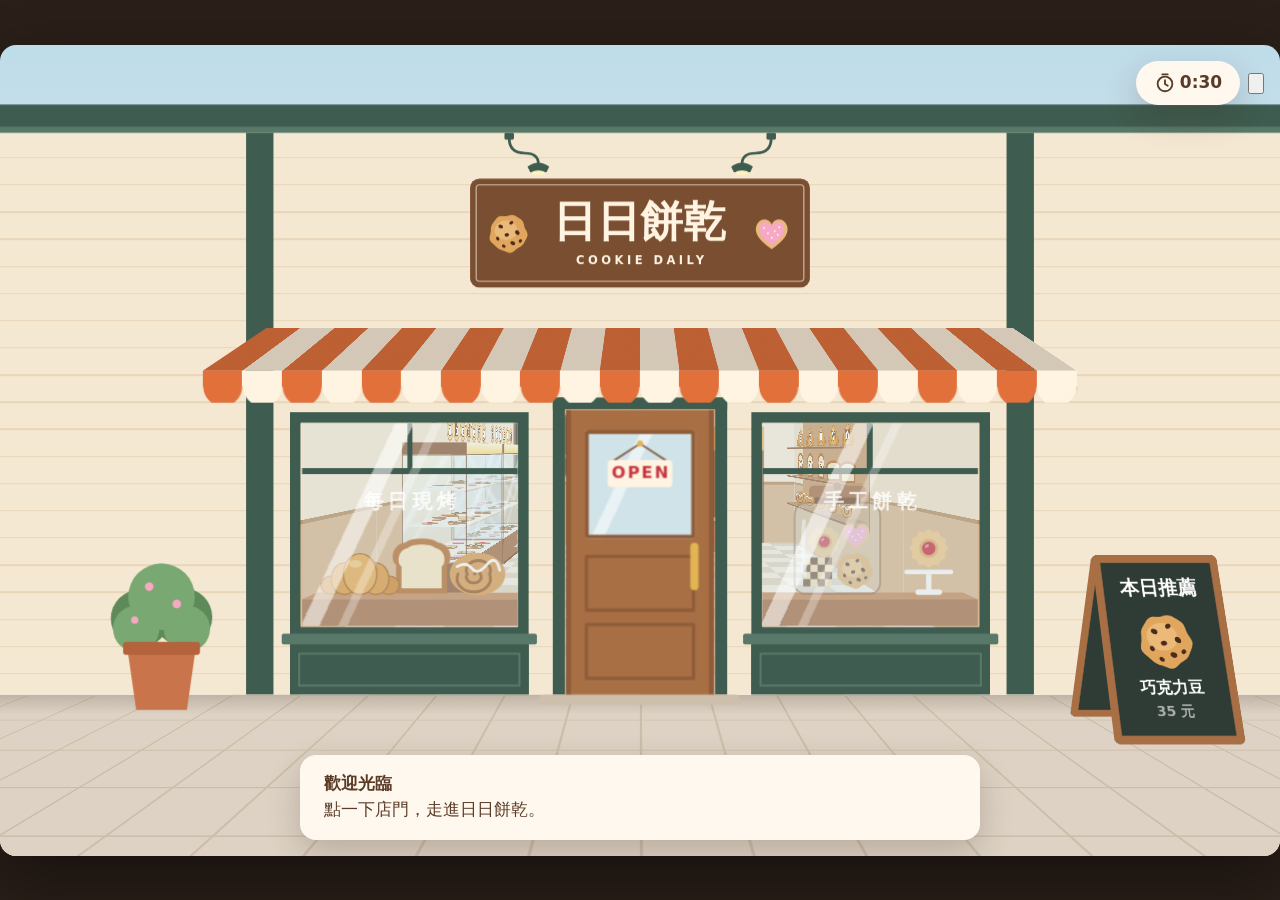
==== commit 41b49759: "feat: 整頁只剩小遊戲，舞台撐滿畫面 - 小遊戲改成網站首頁（index.html），拿掉實驗頁的標題、說明、導覽列和其他範例頁   （紙盒、展示櫃、小栗、烘焙店、顧客），以及只有它們用到的 bo" ====
--- a/index.html
+++ b/index.html
@@ -30,7 +30,6 @@
     <script src="scripts/game.js" defer></script>
     <script src="scripts/book.js" defer></script>
     <script src="scripts/play.js" defer></script>
-    <script src="scripts/music.js" defer></script>
   </head>
   <body>
     <main class="app">
@@ -43,23 +42,15 @@
 
         <p class="game__status" data-game-status hidden>營業中</p>
 
-        <!-- 右上角：音樂開關（一直都在）、倒數時鐘與設定（營業中才出現）-->
-        <div class="hud" data-hud data-playing="false">
-          <button type="button" class="hud__button" data-music-toggle aria-pressed="true" aria-label="音樂">
-            <svg class="hud__music-on" viewBox="0 0 24 24" aria-hidden="true" focusable="false" style="fill: none; stroke: currentColor; stroke-width: 2; stroke-linecap: round; stroke-linejoin: round">
-              <path d="M9 17 V5 L19 3 V15" /><circle cx="6.5" cy="17" r="2.5" style="fill: currentColor" /><circle cx="16.5" cy="15" r="2.5" style="fill: currentColor" />
-            </svg>
-            <svg class="hud__music-off" viewBox="0 0 24 24" aria-hidden="true" focusable="false" style="fill: none; stroke: currentColor; stroke-width: 2; stroke-linecap: round; stroke-linejoin: round">
-              <path d="M9 17 V5 L19 3 V15" /><circle cx="6.5" cy="17" r="2.5" style="fill: currentColor" /><circle cx="16.5" cy="15" r="2.5" style="fill: currentColor" /><path d="M3 3 L21 21" />
-            </svg>
-          </button>
+        <!-- 右上角：倒數時鐘、設定 -->
+        <div class="hud" data-hud hidden>
           <p class="hud__clock" data-clock data-hurry="false" role="timer" aria-label="剩下的時間">
             <svg viewBox="0 0 24 24" aria-hidden="true" focusable="false" style="fill: none; stroke: currentColor; stroke-width: 2; stroke-linecap: round">
               <circle cx="12" cy="13" r="8" /><path d="M12 9 V13 L15 15 M9 2.5 H15" />
             </svg>
             <span data-clock-time>0:30</span>
           </p>
-          <button type="button" class="hud__button hud__gear" data-pause-open aria-label="設定（暫停遊戲）">
+          <button type="button" class="hud__gear" data-pause-open aria-label="設定（暫停遊戲）">
             <svg viewBox="0 0 24 24" aria-hidden="true" focusable="false" style="fill: none; stroke: currentColor; stroke-width: 2; stroke-linecap: round; stroke-linejoin: round">
               <circle cx="12" cy="12" r="3" />
               <path d="M12 2.5 V5 M12 19 V21.5 M2.5 12 H5 M19 12 H21.5 M5.3 5.3 L7.1 7.1 M16.9 16.9 L18.7 18.7 M5.3 18.7 L7.1 16.9 M16.9 7.1 L18.7 5.3" />
--- a/styles/tokens.css
+++ b/styles/tokens.css
@@ -369,10 +369,13 @@
 
   /*
     遊戲舞台的取景框：桌面版跟烘焙店頁一樣 1200 × 760。
-    手機版寬度撐滿螢幕、高度加到 1800（[需確認]），上下多看到地板和天花板，
+    手機版舞台撐滿整個螢幕（寬 100%、高 100svh），上下多看到地板和天花板，
     說明卡蓋在下面的地板上，不會擋到商品和小栗。
   */
   --game-view-height: calc(var(--su) * 760);
+  --app-bg: #2a1f19; /* 舞台外面的頁面底色 */
+  --app-stage-shadow: 0 24px 64px rgba(0, 0, 0, 0.45);
+  --sr-only-size: 1px;
   --game-card-width: 680px;
   --game-button-height: 44px; /* 手指按得準的大小 */
   --game-button-bg: var(--case-wood-deep);
@@ -445,7 +448,7 @@
     --ch-scale: 1.1;
     --stage-height: 440px;
     --font-size-h1: 28px;
-    --game-view-height: calc(var(--su) * 1800);
+    --game-view-height: 100svh; /* 手機版撐滿整個螢幕 */
     --countdown-size: 88px;
   }
 }
--- a/styles/page.css
+++ b/styles/page.css
@@ -0,0 +1,66 @@
+/*
+  頁面版面：整頁只有小遊戲。
+  桌面版：舞台照 1200 × 760 的比例，在畫面正中央能放多大就放多大（寬度不超過視窗、高度不超過視窗）。
+  手機版：舞台撐滿整個螢幕（寬 100%、高度由 --game-view-height 決定，見 tokens.css）。
+  遊戲裡的東西各自在 shop.css、storefront.css、game.css、play.css、book.css。
+*/
+
+*,
+*::before,
+*::after {
+  box-sizing: border-box;
+}
+
+body {
+  margin: 0;
+  background: var(--app-bg);
+  color: var(--color-ink);
+  font-family: var(--font-sans);
+  font-size: var(--font-size-body);
+  font-weight: var(--font-weight-regular);
+  line-height: 1.6;
+}
+
+.app {
+  display: grid;
+  place-items: center;
+  min-height: 100svh;
+}
+
+.game {
+  width: min(100vw, calc(100svh * 1200 / 760));
+  overflow: hidden;
+  user-select: none;
+  -webkit-user-select: none;
+}
+
+@media (min-width: 768px) {
+  .game {
+    border-radius: var(--radius);
+    box-shadow: var(--app-stage-shadow);
+  }
+}
+
+@media (max-width: 767px) {
+  .game {
+    width: 100vw;
+  }
+}
+
+/* 只給讀螢幕的軟體讀的文字（頁面標題） */
+.visually-hidden {
+  position: absolute;
+  width: var(--sr-only-size);
+  height: var(--sr-only-size);
+  overflow: hidden;
+  clip-path: inset(50%);
+  white-space: nowrap;
+}
+
+/* 放 SVG <symbol> 定義的容器（scripts/props.js）：本身不佔版面也不顯示 */
+.lab__defs {
+  position: absolute;
+  width: 0;
+  height: 0;
+  overflow: hidden;
+}
--- a/styles/game.css
+++ b/styles/game.css
@@ -11,12 +11,6 @@
 .game {
   position: relative;
   background: linear-gradient(var(--front-sky-top), var(--front-sky-bottom));
-}
-
-/* 遊戲不拖曳轉頭：拿掉實驗頁舞台的抓取游標，也讓手機能照常上下捲動頁面 */
-.lab__demo .game {
-  cursor: auto;
-  touch-action: auto;
 }
 
 .game .shop {
@@ -204,24 +198,22 @@
   }
 }
 
-/* 手機版：舞台撐滿螢幕寬（抵掉頁面左右的留白）、加高；店外的鏡頭站近一點 */
+/* 手機版：舞台撐滿整個螢幕（styles/page.css）；店外的鏡頭站近一點 */
 @media (max-width: 767px) {
-  .lab__demo--game {
-    margin-inline: calc(var(--sp-3) * -1);
-    border-inline: 0;
-    border-radius: 0;
-  }
-
   .shop[data-camera='street'] {
     --cam-y: 380;
     --cam-z: 1250;
   }
 
-  /* 手機版題目卡蓋住下半部：鏡頭往下看 30°，顧客和小栗就落在上半部 [需確認] */
+  /*
+    手機版舞台撐滿整個螢幕、很高：鏡頭往前站到顧客前面一點，角色才不會太小；
+    往下看 14°，顧客和小栗落在題目卡上面。[需確認]
+  */
   .shop[data-camera='play'] {
     --cam-x: 560;
     --cam-y: 420;
-    --cam-pitch: 30deg;
+    --cam-z: -420;
+    --cam-pitch: 14deg;
   }
 
   /* 手機版看貨架：站近一點，字母才夠大；餅乾櫃剛好放得下 a 到 m */
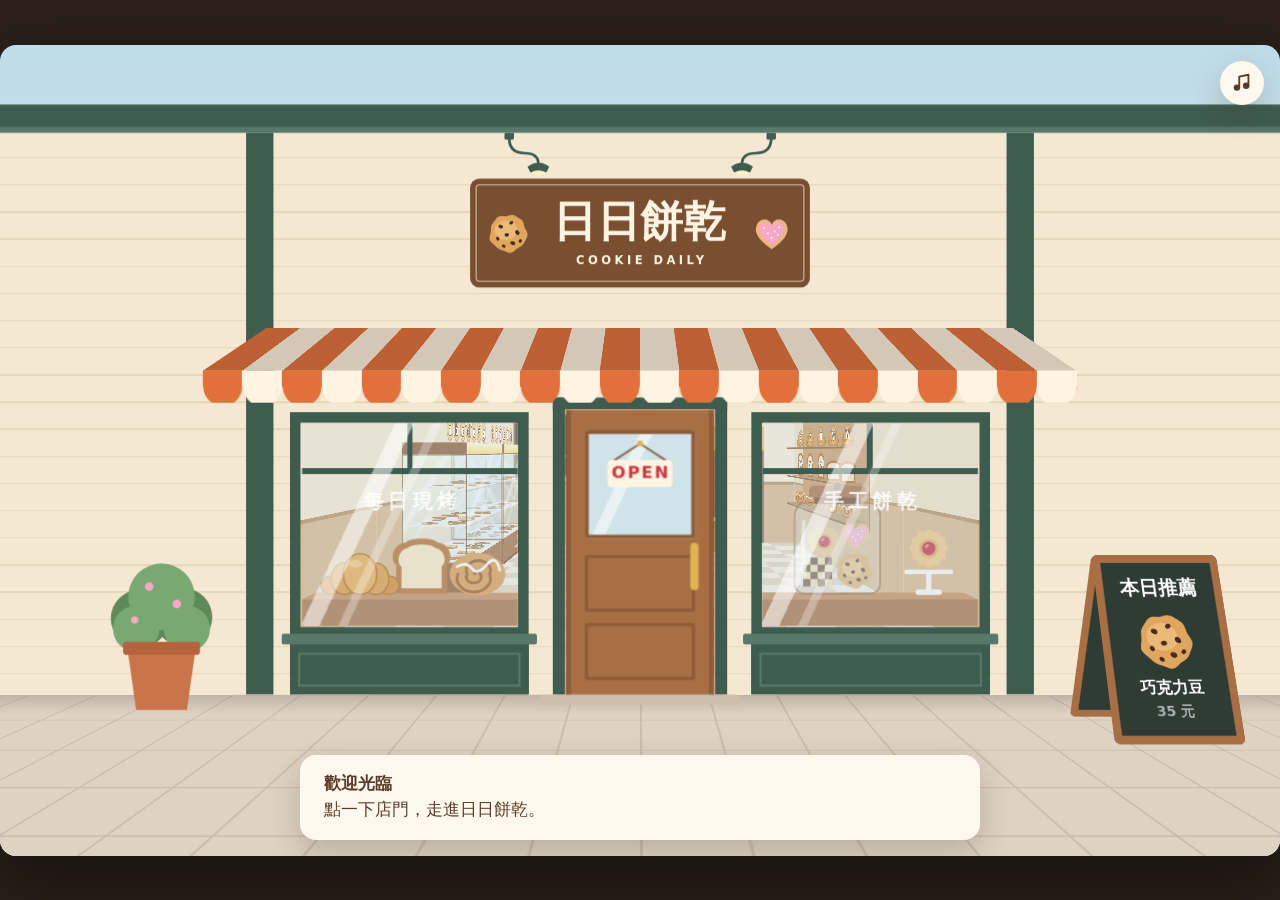
==== commit abcd2221: "feat: 提高難度：多挖幾格、優先挖易錯字母、時間縮短、點錯扣 3 秒 受訪者覺得題目太簡單。 - 挖空：3–4 個字母挖 2 格、5–6 挖 3 格、7–8 挖 4 格、9 以上挖 5 格；優先挖" ====
--- a/index.html
+++ b/index.html
@@ -30,6 +30,7 @@
     <script src="scripts/game.js" defer></script>
     <script src="scripts/book.js" defer></script>
     <script src="scripts/play.js" defer></script>
+    <script src="scripts/music.js" defer></script>
   </head>
   <body>
     <main class="app">
@@ -42,15 +43,23 @@
 
         <p class="game__status" data-game-status hidden>營業中</p>
 
-        <!-- 右上角：倒數時鐘、設定 -->
-        <div class="hud" data-hud hidden>
+        <!-- 右上角：音樂開關（一直都在）、倒數時鐘與設定（營業中才出現）-->
+        <div class="hud" data-hud data-playing="false">
+          <button type="button" class="hud__button" data-music-toggle aria-pressed="true" aria-label="音樂">
+            <svg class="hud__music-on" viewBox="0 0 24 24" aria-hidden="true" focusable="false" style="fill: none; stroke: currentColor; stroke-width: 2; stroke-linecap: round; stroke-linejoin: round">
+              <path d="M9 17 V5 L19 3 V15" /><circle cx="6.5" cy="17" r="2.5" style="fill: currentColor" /><circle cx="16.5" cy="15" r="2.5" style="fill: currentColor" />
+            </svg>
+            <svg class="hud__music-off" viewBox="0 0 24 24" aria-hidden="true" focusable="false" style="fill: none; stroke: currentColor; stroke-width: 2; stroke-linecap: round; stroke-linejoin: round">
+              <path d="M9 17 V5 L19 3 V15" /><circle cx="6.5" cy="17" r="2.5" style="fill: currentColor" /><circle cx="16.5" cy="15" r="2.5" style="fill: currentColor" /><path d="M3 3 L21 21" />
+            </svg>
+          </button>
           <p class="hud__clock" data-clock data-hurry="false" role="timer" aria-label="剩下的時間">
             <svg viewBox="0 0 24 24" aria-hidden="true" focusable="false" style="fill: none; stroke: currentColor; stroke-width: 2; stroke-linecap: round">
               <circle cx="12" cy="13" r="8" /><path d="M12 9 V13 L15 15 M9 2.5 H15" />
             </svg>
             <span data-clock-time>0:30</span>
           </p>
-          <button type="button" class="hud__gear" data-pause-open aria-label="設定（暫停遊戲）">
+          <button type="button" class="hud__button hud__gear" data-pause-open aria-label="設定（暫停遊戲）">
             <svg viewBox="0 0 24 24" aria-hidden="true" focusable="false" style="fill: none; stroke: currentColor; stroke-width: 2; stroke-linecap: round; stroke-linejoin: round">
               <circle cx="12" cy="12" r="3" />
               <path d="M12 2.5 V5 M12 19 V21.5 M2.5 12 H5 M19 12 H21.5 M5.3 5.3 L7.1 7.1 M16.9 16.9 L18.7 18.7 M5.3 18.7 L7.1 16.9 M16.9 7.1 L18.7 5.3" />
@@ -63,7 +72,7 @@
         <div class="quiz" data-quiz role="group" aria-label="英文單字題目" hidden>
           <div class="quiz__head">
             <div>
-              <p class="quiz__who" data-quiz-who></p>
+              <p class="quiz__who"><span class="quiz__level" data-quiz-level></span><span data-quiz-who></span></p>
               <p class="quiz__hint" data-quiz-hint></p>
             </div>
             <button type="button" class="quiz__speak" data-quiz-speak aria-label="唸出英文單字">
@@ -119,12 +128,12 @@
               <section class="book__page" data-book-page>
                 <img class="book__shot" src="images/howto/howto-1.jpg" width="800" height="450" alt="櫃台前的顧客頭上有中文提示，旁邊是挖空的英文單字題目卡" />
                 <h3 class="book__heading">1　遊戲目標</h3>
-                <p class="book__text">顧客走到櫃台前，用中文說他想要的東西。把英文單字缺的字母補齊，他就會拿著紙袋開心回家。一局有 15 位顧客。</p>
+                <p class="book__text">顧客走到櫃台前，用中文說他想要的東西。把英文單字缺的字母補齊，他就會拿著紙袋開心回家。一局有 15 位顧客，越後面越難：前 5 位是初級、中間 5 位中級、最後 5 位高級。</p>
               </section>
               <section class="book__page" data-book-page hidden>
-                <img class="book__shot" src="images/howto/howto-2.jpg" width="800" height="450" alt="題目卡：中文提示、挖空的單字，橘色框是現在要補的字母" />
+                <img class="book__shot" src="images/howto/howto-2.jpg" width="800" height="450" alt="題目卡：左上角是難度，下面是中文提示和挖空的單字，橘色框是現在要補的字母" />
                 <h3 class="book__heading">2　看懂題目</h3>
-                <p class="book__text">題目卡上有中文提示和挖空的英文單字，橘色框是現在要補的字母。第一個字母一定會給你；按 🔊 可以聽單字怎麼唸。</p>
+                <p class="book__text">題目卡上有難度、中文提示和挖空的英文單字，橘色框是現在要補的字母。初級的第一個字母一定會給你，中級以上連第一個字母都可能要自己補；按 🔊 可以聽單字怎麼唸。</p>
               </section>
               <section class="book__page" data-book-page hidden>
                 <img class="book__shot" src="images/howto/howto-3.jpg" width="800" height="450" alt="展示櫃頂上一排寫著字母的餅乾" />
@@ -134,7 +143,7 @@
               <section class="book__page" data-book-page hidden>
                 <img class="book__shot" src="images/howto/howto-4.jpg" width="800" height="450" alt="小栗走到展示櫃前，頭上帶著拿到的字母" />
                 <h3 class="book__heading">4　點商品，小栗去拿</h3>
-                <p class="book__text">按「餅乾櫃」或「麵包架」轉過去，點缺的那個字母。點對了，小栗會走過去拿回來補上；點錯了商品會搖一搖，再找一次就好。</p>
+                <p class="book__text">按「餅乾櫃」或「麵包架」轉過去，點缺的那個字母。點對了，小栗會走過去拿回來補上；點錯了商品會搖一搖，還會扣 3 秒，看清楚再點。</p>
               </section>
               <section class="book__page" data-book-page hidden>
                 <img class="book__shot" src="images/howto/howto-5.jpg" width="800" height="450" alt="畫面右上角的倒數時鐘與設定按鈕" />
--- a/styles/tokens.css
+++ b/styles/tokens.css
@@ -384,11 +384,15 @@
 
   /* ---------- 小遊戲：英文填字（6-2）[需確認] ---------- */
 
-  --quiz-width: 400px; /* 最長的字有 7 個字母，一排要放得下 */
-  --quiz-slot-size: 44px; /* 單字的每一格 */
+  --quiz-width: 480px; /* 高級的字最長 14 個字母，格子會縮小排成一排；卡片放寬一點才不會太小 [需確認] */
+  --quiz-slot-size: 44px; /* 單字的每一格（最大值，字越長越小） */
   --quiz-slot-gap: 6px;
   --quiz-hint-size: 28px; /* 中文提示 */
-  --quiz-letter-size: 26px;
+  --quiz-letter-ratio: 0.6; /* 字母大小＝格子的六成 */
+  --quiz-level-1: var(--quiz-correct); /* 難度標籤：初級 */
+  --quiz-level-2: var(--quiz-current); /* 中級 */
+  --quiz-level-3: var(--quiz-wrong); /* 高級 */
+  --quiz-level-ink: var(--card-paper);
   --quiz-icon-size: 22px;
   --quiz-blank: #ffffff;
   --quiz-current: var(--front-awning-a); /* 現在要填的那一格 */
@@ -420,6 +424,7 @@
   /* 右上角的時鐘與設定、暫停選單、開始前的倒數 */
   --clock-width: 104px;
   --clock-shake-duration: 500ms;
+  --clock-penalty-scale: 1.15; /* 點錯扣時間時，時鐘放大閃一下 */
   --pause-backdrop: rgba(42, 30, 22, 0.55);
   --pause-width: 280px;
   --countdown-size: 120px;
--- a/styles/play.css
+++ b/styles/play.css
@@ -201,6 +201,19 @@
   animation: clock-shake var(--clock-shake-duration) ease-in-out infinite;
 }
 
+/* 點錯扣時間：時鐘閃紅一下 */
+.hud__clock.is-penalty {
+  animation: clock-penalty var(--play-shake-duration) ease-out;
+}
+
+@keyframes clock-penalty {
+  from {
+    background: var(--quiz-wrong);
+    color: var(--card-paper);
+    scale: var(--clock-penalty-scale);
+  }
+}
+
 @keyframes clock-shake {
   0%,
   100% {
@@ -294,6 +307,29 @@
   font-size: var(--font-size-meta);
 }
 
+/* 難度標籤：初級綠、中級橘、高級紅 */
+.quiz__level {
+  display: inline-block;
+  margin-inline-end: var(--sp-1);
+  padding: 0 var(--sp-1);
+  border-radius: var(--radius-pill);
+  background: var(--quiz-level-1);
+  color: var(--quiz-level-ink);
+  font-weight: var(--font-weight-bold);
+}
+
+.quiz__level[data-level='2'] {
+  background: var(--quiz-level-2);
+}
+
+.quiz__level[data-level='3'] {
+  background: var(--quiz-level-3);
+}
+
+.quiz__level:empty {
+  display: none;
+}
+
 .quiz__hint {
   margin: 0;
   font-size: var(--quiz-hint-size);
@@ -336,24 +372,30 @@
   outline-offset: var(--focus-ring);
 }
 
-/* 單字：一個字母一格，缺的那幾格是虛線框，現在要補的那一格框成橘色 */
+/*
+  單字：一個字母一格，缺的那幾格是虛線框，現在要補的那一格框成橘色。
+  一定排成一排：字母越多（--letters，play.js 填），每一格和間距就越小，最大是 --quiz-slot-size。
+*/
 .quiz__word {
+  --slot-gap: calc(var(--quiz-slot-gap) * min(1, 8 / var(--letters, 8)));
+  --slot: min(var(--quiz-slot-size), (100cqi - var(--slot-gap) * (var(--letters, 8) - 1)) / var(--letters, 8));
   display: flex;
-  flex-wrap: wrap;
   justify-content: center;
-  gap: var(--quiz-slot-gap);
-  margin: 0;
+  gap: var(--slot-gap);
+  margin: 0;
+  container-type: inline-size;
 }
 
 .quiz__slot {
   display: grid;
+  flex: none;
   place-items: center;
-  width: var(--quiz-slot-size);
-  height: var(--quiz-slot-size);
+  width: var(--slot);
+  height: var(--slot);
   border: 1px solid var(--card-line);
   border-radius: calc(var(--radius) / 2);
   background: var(--quiz-blank);
-  font-size: var(--quiz-letter-size);
+  font-size: calc(var(--slot) * var(--quiz-letter-ratio));
   font-weight: var(--font-weight-bold);
   line-height: 1;
 }
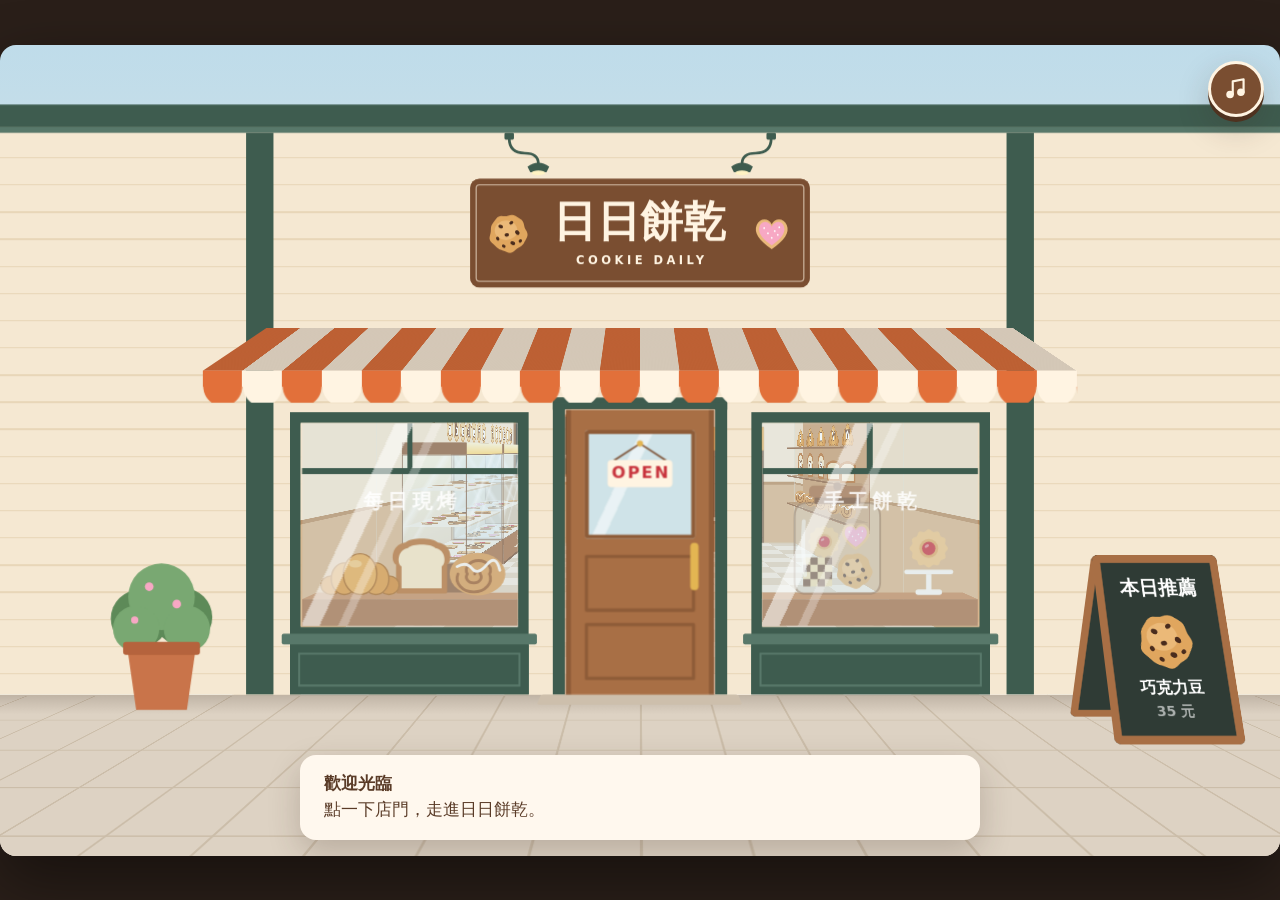
==== commit ec1b9151: "feat: 主畫面大按鈕、鬧鐘特效、設定拉桿與記事本、說明書真的翻頁 - 主畫面：說明書看完或跳過都先停在這裡，中間一顆大大的「開始遊戲」；   按下去壓扁、彈開，碎成字母餅乾和星星飛出去，再 3、2" ====
--- a/index.html
+++ b/index.html
@@ -15,11 +15,14 @@
     <link rel="stylesheet" href="styles/game.css" />
     <link rel="stylesheet" href="styles/order.css" />
     <link rel="stylesheet" href="styles/play.css" />
+    <link rel="stylesheet" href="styles/lobby.css" />
+    <link rel="stylesheet" href="styles/settings.css" />
     <link rel="stylesheet" href="styles/book.css" />
     <!--
       順序有關係：props.js 準備好商品 → shop.js 蓋出整間店 → storefront.js 在門口加上店面 →
       characters.js 把小栗長進櫃台後面 → letters.js 在餅乾、麵包上寫字母 → words.js 單字表 →
-      game.js 接手開場 → book.js 遊戲說明書 → play.js 開始營業後的遊戲
+      settings.js 設定（難度、單字量）→ notebook.js 記事本 →
+      game.js 接手開場、主畫面 → book.js 遊戲說明書 → play.js 開始營業後的遊戲
     -->
     <script src="scripts/props.js" defer></script>
     <script src="scripts/shop.js" defer></script>
@@ -27,6 +30,8 @@
     <script src="scripts/characters.js" defer></script>
     <script src="scripts/letters.js" defer></script>
     <script src="scripts/words.js" defer></script>
+    <script src="scripts/settings.js" defer></script>
+    <script src="scripts/notebook.js" defer></script>
     <script src="scripts/game.js" defer></script>
     <script src="scripts/book.js" defer></script>
     <script src="scripts/play.js" defer></script>
@@ -43,8 +48,11 @@
 
         <p class="game__status" data-game-status hidden>營業中</p>
 
-        <!-- 右上角：音樂開關（一直都在）、倒數時鐘與設定（營業中才出現）-->
-        <div class="hud" data-hud data-playing="false">
+        <!--
+          右上角：音樂開關（一直都在）、鬧鐘倒數（營業中）、齒輪設定（主畫面和營業中）
+          data-mode：idle 開場／lobby 主畫面／play 營業中
+        -->
+        <div class="hud" data-hud data-mode="idle">
           <button type="button" class="hud__button" data-music-toggle aria-pressed="true" aria-label="音樂">
             <svg class="hud__music-on" viewBox="0 0 24 24" aria-hidden="true" focusable="false" style="fill: none; stroke: currentColor; stroke-width: 2; stroke-linecap: round; stroke-linejoin: round">
               <path d="M9 17 V5 L19 3 V15" /><circle cx="6.5" cy="17" r="2.5" style="fill: currentColor" /><circle cx="16.5" cy="15" r="2.5" style="fill: currentColor" />
@@ -53,13 +61,40 @@
               <path d="M9 17 V5 L19 3 V15" /><circle cx="6.5" cy="17" r="2.5" style="fill: currentColor" /><circle cx="16.5" cy="15" r="2.5" style="fill: currentColor" /><path d="M3 3 L21 21" />
             </svg>
           </button>
-          <p class="hud__clock" data-clock data-hurry="false" role="timer" aria-label="剩下的時間">
-            <svg viewBox="0 0 24 24" aria-hidden="true" focusable="false" style="fill: none; stroke: currentColor; stroke-width: 2; stroke-linecap: round">
-              <circle cx="12" cy="13" r="8" /><path d="M12 9 V13 L15 15 M9 2.5 H15" />
-            </svg>
-            <span data-clock-time>0:30</span>
-          </p>
-          <button type="button" class="hud__button hud__gear" data-pause-open aria-label="設定（暫停遊戲）">
+          <!--
+            鬧鐘：鐘面（.alarm__face）的色塊是剩下的時間，--left 由 scripts/play.js 填 0–1；
+            data-time：plenty 時間還多／half 過半／hurry 剩三成／final 最後 5 秒
+          -->
+          <div class="hud__clock" data-clock data-time="plenty" role="timer" aria-label="剩下的時間">
+            <span class="alarm" aria-hidden="true">
+              <span class="alarm__shake">
+                <span class="alarm__face"></span>
+                <svg class="alarm__body" viewBox="0 0 48 48" focusable="false">
+                  <path class="alarm__bell" d="M5 16 A8.5 8.5 0 0 1 17 4 Z" />
+                  <path class="alarm__bell" d="M31 4 A8.5 8.5 0 0 1 43 16 Z" />
+                  <path class="alarm__line" d="M24 12 V8 M13 40 L9.5 45 M35 40 L38.5 45" />
+                  <circle class="alarm__knob" cx="24" cy="6.5" r="2.5" />
+                  <circle class="alarm__rim" cx="24" cy="27" r="15" />
+                  <path class="alarm__line alarm__hands" d="M24 27 V18.5 M24 27 L30 30.5" />
+                  <circle class="alarm__knob" cx="24" cy="27" r="2" />
+                </svg>
+              </span>
+              <!-- 震動線條：時間快到才出現，左右各兩道弧線一閃一閃往外 -->
+              <svg class="alarm__buzz" viewBox="0 0 48 48" focusable="false">
+                <g class="alarm__buzz-side alarm__buzz-side--left">
+                  <path d="M-2.5 19 Q-6 27 -2.5 35" />
+                  <path d="M-8.5 15 Q-14 27 -8.5 39" />
+                </g>
+                <g class="alarm__buzz-side alarm__buzz-side--right">
+                  <path d="M50.5 19 Q54 27 50.5 35" />
+                  <path d="M56.5 15 Q62 27 56.5 39" />
+                </g>
+              </svg>
+            </span>
+            <span class="hud__time" data-clock-time>0:30</span>
+            <span class="hud__penalty" data-clock-penalty aria-hidden="true"></span>
+          </div>
+          <button type="button" class="hud__button hud__gear" data-settings-open aria-label="設定">
             <svg viewBox="0 0 24 24" aria-hidden="true" focusable="false" style="fill: none; stroke: currentColor; stroke-width: 2; stroke-linecap: round; stroke-linejoin: round">
               <circle cx="12" cy="12" r="3" />
               <path d="M12 2.5 V5 M12 19 V21.5 M2.5 12 H5 M19 12 H21.5 M5.3 5.3 L7.1 7.1 M16.9 16.9 L18.7 18.7 M5.3 18.7 L7.1 16.9 M16.9 7.1 L18.7 5.3" />
@@ -101,19 +136,135 @@
           <p class="result__score" data-result-score></p>
           <ul class="result__list" data-result-list aria-label="這一局的單字"></ul>
           <div class="result__actions">
-            <button type="button" class="game__button game__button--ghost" data-game-restart>回到店門口</button>
+            <button type="button" class="game__button game__button--ghost" data-game-lobby>回到主畫面</button>
             <button type="button" class="game__button" data-play-again>再玩一次</button>
           </div>
         </div>
 
-        <!-- 設定選單：遊戲暫停 -->
-        <div class="pause" data-pause role="dialog" aria-labelledby="pause-title" hidden>
-          <div class="pause__panel">
-            <h2 class="pause__title" id="pause-title">暫停</h2>
-            <button type="button" class="game__button" data-pause-resume>繼續</button>
-            <button type="button" class="game__button game__button--ghost" data-pause-restart>重新開始</button>
-            <button type="button" class="game__button game__button--ghost" data-pause-howto>遊戲說明</button>
-            <button type="button" class="game__button game__button--ghost" data-game-restart>回到主畫面</button>
+        <!-- 主畫面：說明書看完或跳過之後停在這裡，按中間的大按鈕才開始（scripts/game.js）-->
+        <div class="lobby" data-lobby hidden>
+          <p class="lobby__title">準備好開店了嗎？</p>
+          <div class="lobby__launch">
+            <button type="button" class="lobby__start" data-lobby-start>
+              <svg viewBox="0 0 24 24" aria-hidden="true" focusable="false">
+                <circle cx="12" cy="12" r="11" style="fill: currentColor" />
+                <path d="M9.5 7.5 L17 12 L9.5 16.5 Z" class="lobby__start-play" />
+              </svg>
+              開始遊戲
+            </button>
+            <!-- 按下去時飛出來的字母餅乾、星星和光圈（scripts/game.js 產生）-->
+            <div class="lobby__burst" data-lobby-burst aria-hidden="true"></div>
+          </div>
+          <p class="lobby__summary" data-lobby-summary></p>
+          <div class="lobby__links">
+            <button type="button" class="lobby__link" data-lobby-howto>
+              <svg viewBox="0 0 24 24" aria-hidden="true" focusable="false">
+                <path d="M12 6.5 C10 5 7 4.5 3.5 5 V18.5 C7 18 10 18.5 12 20 C14 18.5 17 18 20.5 18.5 V5 C17 4.5 14 5 12 6.5 Z M12 6.5 V20" />
+              </svg>
+              遊戲說明
+            </button>
+            <button type="button" class="lobby__link" data-settings-open>
+              <svg viewBox="0 0 24 24" aria-hidden="true" focusable="false">
+                <path d="M4 7 H14 M18 7 H20 M4 17 H8 M12 17 H20" />
+                <circle cx="16" cy="7" r="2.5" /><circle cx="10" cy="17" r="2.5" />
+              </svg>
+              設定
+            </button>
+            <button type="button" class="lobby__link" data-game-restart>
+              <svg viewBox="0 0 24 24" aria-hidden="true" focusable="false">
+                <path d="M6 21 V4.5 A1.5 1.5 0 0 1 7.5 3 H16.5 A1.5 1.5 0 0 1 18 4.5 V21 M3.5 21 H20.5" />
+                <circle cx="14.5" cy="12.5" r="1" style="fill: currentColor; stroke: none" />
+              </svg>
+              回到店門口
+            </button>
+          </div>
+        </div>
+
+        <!--
+          設定視窗：拉桿調整單字難度、單字量，打開記事本（scripts/settings.js）。
+          營業中按齒輪也是這個視窗，同時暫停遊戲（data-mode="play"，多了繼續／重新開始…）
+        -->
+        <div class="settings" data-settings data-mode="lobby" role="dialog" aria-labelledby="settings-title" hidden>
+          <div class="settings__panel">
+            <h2 class="settings__title" id="settings-title" data-settings-title>設定</h2>
+
+            <div class="settings__group">
+              <div class="settings__row">
+                <label class="settings__label" for="setting-difficulty">單字難度</label>
+                <output class="settings__value" for="setting-difficulty" data-setting-out="difficulty"></output>
+              </div>
+              <input class="slider" id="setting-difficulty" type="range" min="1" max="5" step="1" value="3" data-setting="difficulty" />
+              <div class="slider__ticks" style="--n: 5" aria-hidden="true">
+                <span style="--i: 0" data-tick="1">很簡單</span>
+                <span style="--i: 1" data-tick="2">簡單</span>
+                <span style="--i: 2" data-tick="3">普通</span>
+                <span style="--i: 3" data-tick="4">困難</span>
+                <span style="--i: 4" data-tick="5">超難</span>
+              </div>
+              <p class="settings__hint" data-setting-hint="difficulty"></p>
+            </div>
+
+            <div class="settings__group">
+              <div class="settings__row">
+                <label class="settings__label" for="setting-count">單字量</label>
+                <output class="settings__value" for="setting-count" data-setting-out="count"></output>
+              </div>
+              <input class="slider" id="setting-count" type="range" min="5" max="30" step="5" value="15" data-setting="count" />
+              <div class="slider__ticks" style="--n: 6" aria-hidden="true">
+                <span style="--i: 0" data-tick="5">5</span>
+                <span style="--i: 1" data-tick="10">10</span>
+                <span style="--i: 2" data-tick="15">15</span>
+                <span style="--i: 3" data-tick="20">20</span>
+                <span style="--i: 4" data-tick="25">25</span>
+                <span style="--i: 5" data-tick="30">30</span>
+              </div>
+              <p class="settings__hint" data-setting-hint="count"></p>
+            </div>
+
+            <button type="button" class="settings__notebook" data-notebook-open>
+              <svg viewBox="0 0 24 24" aria-hidden="true" focusable="false" style="fill: none; stroke: currentColor; stroke-width: 2; stroke-linecap: round; stroke-linejoin: round">
+                <rect x="5" y="3.5" width="14" height="17" rx="2" /><path d="M9 8.5 H15 M9 12 H15 M9 15.5 H12.5 M8 2 V5 M12 2 V5 M16 2 V5" />
+              </svg>
+              <span class="settings__notebook-text">
+                <span class="settings__notebook-title">記事本</span>
+                <span class="settings__notebook-count" data-notebook-count></span>
+              </span>
+            </button>
+
+            <!-- 主畫面打開：只有「完成」-->
+            <div class="settings__actions settings__actions--lobby">
+              <button type="button" class="game__button" data-settings-done>完成</button>
+            </div>
+            <!-- 營業中打開（暫停）：繼續、重新開始、遊戲說明、回到主畫面 -->
+            <div class="settings__actions settings__actions--play">
+              <p class="settings__note">難度和單字量從下一局開始；按「重新開始」馬上換。</p>
+              <button type="button" class="game__button settings__resume" data-pause-resume>繼續</button>
+              <button type="button" class="game__button game__button--ghost" data-pause-restart>重新開始</button>
+              <button type="button" class="game__button game__button--ghost" data-pause-howto>遊戲說明</button>
+              <button type="button" class="game__button game__button--ghost settings__wide" data-game-lobby>回到主畫面</button>
+            </div>
+          </div>
+        </div>
+
+        <!-- 記事本：考過的單字（scripts/notebook.js），從設定視窗打開 -->
+        <div class="notebook" data-notebook role="dialog" aria-labelledby="notebook-title" hidden>
+          <div class="notebook__pad">
+            <div class="notebook__head">
+              <div>
+                <h2 class="notebook__title" id="notebook-title">記事本</h2>
+                <p class="notebook__summary" data-notebook-summary></p>
+              </div>
+              <button type="button" class="game__button game__button--ghost" data-notebook-close>關閉</button>
+            </div>
+            <div class="notebook__filters" role="group" aria-label="要看哪些單字">
+              <button type="button" class="notebook__filter" data-notebook-filter="all" aria-pressed="true">全部</button>
+              <button type="button" class="notebook__filter" data-notebook-filter="missed" aria-pressed="false">答錯過的</button>
+            </div>
+            <ul class="notebook__list" data-notebook-list aria-label="考過的單字"></ul>
+            <p class="notebook__empty" data-notebook-empty hidden></p>
+            <div class="notebook__foot">
+              <button type="button" class="notebook__clear" data-notebook-clear>清空記事本</button>
+            </div>
           </div>
         </div>
 
@@ -125,36 +276,44 @@
                 <h2 class="book__title" id="book-title" data-book-title tabindex="-1">遊戲說明</h2>
                 <button type="button" class="book__skip" data-book-skip>跳過說明</button>
               </div>
-              <section class="book__page" data-book-page>
-                <img class="book__shot" src="images/howto/howto-1.jpg" width="800" height="450" alt="櫃台前的顧客頭上有中文提示，旁邊是挖空的英文單字題目卡" />
-                <h3 class="book__heading">1　遊戲目標</h3>
-                <p class="book__text">顧客走到櫃台前，用中文說他想要的東西。把英文單字缺的字母補齊，他就會拿著紙袋開心回家。一局有 15 位顧客，越後面越難：前 5 位是初級、中間 5 位中級、最後 5 位高級。</p>
-              </section>
-              <section class="book__page" data-book-page hidden>
-                <img class="book__shot" src="images/howto/howto-2.jpg" width="800" height="450" alt="題目卡：左上角是難度，下面是中文提示和挖空的單字，橘色框是現在要補的字母" />
-                <h3 class="book__heading">2　看懂題目</h3>
-                <p class="book__text">題目卡上有難度、中文提示和挖空的英文單字，橘色框是現在要補的字母。初級的第一個字母一定會給你，中級以上連第一個字母都可能要自己補；按 🔊 可以聽單字怎麼唸。</p>
-              </section>
-              <section class="book__page" data-book-page hidden>
-                <img class="book__shot" src="images/howto/howto-3.jpg" width="800" height="450" alt="展示櫃頂上一排寫著字母的餅乾" />
-                <h3 class="book__heading">3　字母在哪裡</h3>
-                <p class="book__text">a 到 m 是左邊展示櫃頂上的字母餅乾，n 到 z 是右邊麵包架上的字母麵包，都照字母順序排好。</p>
-              </section>
-              <section class="book__page" data-book-page hidden>
-                <img class="book__shot" src="images/howto/howto-4.jpg" width="800" height="450" alt="小栗走到展示櫃前，頭上帶著拿到的字母" />
-                <h3 class="book__heading">4　點商品，小栗去拿</h3>
-                <p class="book__text">按「餅乾櫃」或「麵包架」轉過去，點缺的那個字母。點對了，小栗會走過去拿回來補上；點錯了商品會搖一搖，還會扣 3 秒，看清楚再點。</p>
-              </section>
-              <section class="book__page" data-book-page hidden>
-                <img class="book__shot" src="images/howto/howto-5.jpg" width="800" height="450" alt="畫面右上角的倒數時鐘與設定按鈕" />
-                <h3 class="book__heading">5　時鐘與設定</h3>
-                <p class="book__text">右上角的時鐘在倒數，時間快到時會晃動。按齒輪可以暫停，選擇繼續、重新開始、看說明或回到主畫面。</p>
-              </section>
+              <!-- 每一頁疊在同一格，書的高度＝最高的那一頁，翻頁時不會忽大忽小 -->
+              <div class="book__pages">
+                <section class="book__page" data-book-page>
+                  <img class="book__shot" src="images/howto/howto-1.jpg" width="800" height="450" alt="櫃台前的顧客頭上有中文提示，旁邊是挖空的英文單字題目卡" />
+                  <h3 class="book__heading">1　遊戲目標</h3>
+                  <p class="book__text">顧客走到櫃台前，用中文說他想要的東西。把英文單字缺的字母補齊，他就會拿著紙袋開心回家。一局預設 15 位顧客，越後面越難：前 5 位是初級、中間 5 位中級、最後 5 位高級。</p>
+                </section>
+                <section class="book__page" data-book-page hidden>
+                  <img class="book__shot" src="images/howto/howto-2.jpg" width="800" height="450" alt="題目卡：左上角是難度，下面是中文提示和挖空的單字，橘色框是現在要補的字母" />
+                  <h3 class="book__heading">2　看懂題目</h3>
+                  <p class="book__text">題目卡上有難度、中文提示和挖空的英文單字，橘色框是現在要補的字母。初級的第一個字母一定會給你，中級以上連第一個字母都可能要自己補；按 🔊 可以聽單字怎麼唸。</p>
+                </section>
+                <section class="book__page" data-book-page hidden>
+                  <img class="book__shot" src="images/howto/howto-3.jpg" width="800" height="450" alt="展示櫃頂上一排寫著字母的餅乾" />
+                  <h3 class="book__heading">3　字母在哪裡</h3>
+                  <p class="book__text">a 到 m 是左邊展示櫃頂上的字母餅乾，n 到 z 是右邊麵包架上的字母麵包，都照字母順序排好。</p>
+                </section>
+                <section class="book__page" data-book-page hidden>
+                  <img class="book__shot" src="images/howto/howto-4.jpg" width="800" height="450" alt="小栗走到展示櫃前，頭上帶著拿到的字母" />
+                  <h3 class="book__heading">4　點商品，小栗去拿</h3>
+                  <p class="book__text">按「餅乾櫃」或「麵包架」轉過去，點缺的那個字母。點對了，小栗會走過去拿回來補上；點錯了商品會搖一搖，還會扣 3 秒，看清楚再點。</p>
+                </section>
+                <section class="book__page" data-book-page hidden>
+                  <img class="book__shot" src="images/howto/howto-5.jpg" width="800" height="450" alt="畫面右上角的鬧鐘變紅了，兩邊冒出震動線條，旁邊是設定齒輪" />
+                  <h3 class="book__heading">5　鬧鐘與暫停</h3>
+                  <p class="book__text">右上角的鬧鐘在倒數，鐘面上的色塊是剩下的時間。時間快到時鬧鐘會變紅、鈴鐺一直晃，最後 5 秒整顆都在震。按齒輪可以暫停，選擇繼續、重新開始、看說明或回到主畫面。</p>
+                </section>
+                <section class="book__page" data-book-page hidden>
+                  <img class="book__shot" src="images/howto/howto-6.jpg" width="800" height="450" alt="設定視窗：單字難度和單字量兩個拉桿，下面是記事本按鈕" />
+                  <h3 class="book__heading">6　難度、單字量和記事本</h3>
+                  <p class="book__text">主畫面的「設定」（或右上角的齒輪）裡有兩個拉桿：單字難度從「很簡單」到「超難」，單字量一局 5 到 30 個。考過的單字都會記在記事本裡，可以只看答錯過的字，按 🔊 再聽一次。</p>
+                </section>
+              </div>
               <div class="book__nav">
                 <button type="button" class="game__button game__button--ghost" data-book-prev>上一頁</button>
-                <span class="book__count" data-book-count>1 / 5</span>
+                <span class="book__count" data-book-count>1 / 6</span>
                 <button type="button" class="game__button" data-book-next>下一頁</button>
-                <button type="button" class="game__button" data-book-finish hidden>開始遊戲</button>
+                <button type="button" class="game__button" data-book-finish hidden>看完了</button>
               </div>
             </div>
           </div>
--- a/styles/tokens.css
+++ b/styles/tokens.css
@@ -421,15 +421,85 @@
   --letter-icing-line: var(--case-wood-deep);
   --letter-hover: #fff1b8;
 
-  /* 右上角的時鐘與設定、暫停選單、開始前的倒數 */
-  --clock-width: 104px;
-  --clock-shake-duration: 500ms;
+  /*
+    右上角的鬧鐘：鐘面的色塊是剩下的時間（綠 → 過半變橘 → 剩三成變紅）。
+    剩三成時整顆變紅、鈴鐺左右晃、兩邊冒出震動線條；最後 5 秒整顆跟著震。[需確認]
+  */
+  --hud-gap: var(--sp-2); /* 右上角每顆之間空一點，不要黏在一起 */
+  --hud-button-size: var(--clock-height); /* 音樂、齒輪跟鬧鐘一樣高 */
+  --hud-icon-size: 26px;
+  --hud-border: 3px;
+  --hud-depth: 5px; /* 按鈕底下那一截厚度（跟開始遊戲同一種做法），按下去就壓平 */
+  --hud-edge: var(--lobby-start-edge);
+  --clock-edge: #d9c2a3; /* 鬧鐘底下的厚度 */
+  --clock-hurry-edge: #8c1f29;
+  --clock-width: 168px;
+  --clock-height: 56px;
+  --clock-icon-size: 40px;
+  --clock-time-size: 28px;
+  --clock-face: #ffffff;
+  --clock-pie-plenty: var(--quiz-correct);
+  --clock-pie-half: var(--quiz-current);
+  --clock-pie-hurry: var(--quiz-wrong);
+  --clock-glow: rgba(200, 50, 60, 0.45); /* 時間快到時外面一圈一直往外擴的紅光 */
+  --clock-glow-size: 10px;
+  --clock-ring-duration: 120ms; /* 鈴鐺往一邊晃一次 */
+  --clock-ring-angle: 14deg;
+  --clock-buzz-duration: 320ms; /* 震動線條閃一次 */
+  --clock-pulse-duration: 1000ms; /* 數字每秒跳一下、紅光擴一次 */
+  --clock-pulse-scale: 1.18;
+  --clock-jitter: 2px; /* 最後 5 秒整顆鬧鐘的抖動幅度 */
+  --clock-jitter-duration: 90ms;
   --clock-penalty-scale: 1.15; /* 點錯扣時間時，時鐘放大閃一下 */
-  --pause-backdrop: rgba(42, 30, 22, 0.55);
-  --pause-width: 280px;
+  --clock-penalty-float: 900ms; /* 「−3 秒」從時鐘下面飄出來 */
   --countdown-size: 120px;
   --countdown-step: 800ms;
   --countdown-shadow: rgba(58, 42, 30, 0.45);
+
+  /* 主畫面：說明書看完（或跳過）停在這裡，中間一顆大大的「開始遊戲」[需確認] */
+  --lobby-scrim: rgba(42, 30, 22, 0.28); /* 整個舞台暗一點，中間的字才看得清楚 */
+  --lobby-vignette: rgba(42, 30, 22, 0.62); /* 四周再更暗 */
+  --lobby-title-size: 40px;
+  --lobby-start-height: 96px;
+  --lobby-start-font: 36px;
+  --lobby-start-icon: 40px;
+  --lobby-start-depth: 8px; /* 按鈕底下那一截厚度，按下去就壓平 */
+  --lobby-start-edge: #4f321f;
+  --lobby-start-glow: rgba(42, 30, 22, 0.35);
+  --lobby-halo: rgba(255, 244, 226, 0.85); /* 待機時一圈一圈往外擴的光 */
+  --lobby-halo-spread: 24px;
+  --lobby-halo-duration: 1800ms;
+  --lobby-breathe-scale: 1.04;
+  --lobby-launch-duration: 800ms; /* 按下去之後：壓扁、彈開、碎成字母餅乾和星星，再開始 3、2、1 */
+  --lobby-spark-size: 40px;
+  --lobby-burst-x: 260px; /* 碎片飛多遠（橫向比較遠，跟按鈕的形狀一樣扁） */
+  --lobby-burst-y: 170px;
+  --lobby-ring-width: 4px;
+  --lobby-link-hover: #f3e6d3;
+
+  /* 設定視窗（遊戲中也是暫停選單）：拉桿的軌道是麵團色、拉過的部分是圍裙橘，把手是一片巧克力豆餅乾 */
+  --settings-backdrop: rgba(42, 30, 22, 0.55);
+  --settings-width: 400px;
+  --slider-track: 12px;
+  --slider-thumb: 36px;
+  --slider-track-bg: #ecdcc6;
+  --slider-fill: var(--hh-apron);
+  --slider-thumb-dough: var(--cookie-dough);
+  --slider-thumb-chip: var(--cookie-chip);
+  --slider-thumb-edge: var(--cookie-edge);
+  --slider-thumb-border: 3px;
+
+  /* 記事本：橫線筆記紙、左邊一條紅色邊線，上面一排線圈 */
+  --notebook-width: 560px;
+  --notebook-paper: #fffdf6;
+  --notebook-band: var(--shop-lamp-shade);
+  --notebook-band-height: 28px;
+  --notebook-ring: #c9c2b8;
+  --notebook-ring-gap: 28px;
+  --notebook-rule: rgba(96, 140, 190, 0.32);
+  --notebook-margin-line: rgba(200, 50, 60, 0.45);
+  --notebook-margin: 48px; /* 紅色邊線離左邊多遠 */
+  --notebook-row: 52px; /* 一行的高度＝橫線的間距 */
 
   /* 遊戲說明書：木頭書皮、紙頁、一圈縫線 */
   --book-width: 760px;
@@ -441,8 +511,11 @@
   --book-stitch-inset: 10px;
   --book-spine: rgba(58, 42, 30, 0.14);
   --book-backdrop: rgba(42, 30, 22, 0.35);
-  --book-flip-duration: 420ms;
-  --book-flip-perspective: 1200px;
+  /* 翻頁：右半頁掀起來、翻過書背蓋到左邊（手機版是整頁往左翻走）[需確認] */
+  --book-flip-duration: 720ms;
+  --book-flip-ease: cubic-bezier(0.45, 0.05, 0.3, 1);
+  --book-flip-perspective: 2400px;
+  --book-flip-shade: rgba(58, 42, 30, 0.32); /* 紙翻到一半時背光那一面的陰影 */
 }
 
 /* 斷點沿用作品集的三個：375 / 768 / 1200 */
@@ -455,6 +528,20 @@
     --font-size-h1: 28px;
     --game-view-height: 100svh; /* 手機版撐滿整個螢幕 */
     --countdown-size: 88px;
+    --hud-gap: var(--sp-1);
+    --hud-icon-size: 22px;
+    --hud-depth: 4px;
+    --clock-width: 120px;
+    --clock-height: 48px;
+    --clock-icon-size: 32px;
+    --clock-time-size: 22px;
+    --lobby-title-size: 28px;
+    --lobby-start-height: 80px;
+    --lobby-start-font: 28px;
+    --lobby-start-icon: 32px;
+    --lobby-burst-x: 170px;
+    --lobby-burst-y: 150px;
+    --notebook-margin: 36px;
   }
 }
 
--- a/styles/game.css
+++ b/styles/game.css
@@ -200,6 +200,11 @@
 
 /* 手機版：舞台撐滿整個螢幕（styles/page.css）；店外的鏡頭站近一點 */
 @media (max-width: 767px) {
+  /* 右上角的鬧鐘一排就快佔滿寬度了，狀態移到下面一行，不要疊在一起 */
+  .game__status {
+    top: calc(var(--sp-2) + var(--clock-height) + var(--hud-depth) + var(--sp-1));
+  }
+
   .shop[data-camera='street'] {
     --cam-y: 380;
     --cam-z: 1250;
--- a/styles/play.css
+++ b/styles/play.css
@@ -3,7 +3,8 @@
     .letter-item     寫著字母的商品（展示櫃頂上的餅乾 a–m、麵包架上的麵包 n–z，scripts/letters.js）
     .game__customer  走進店裡的顧客；.bubble--hint 是頭上寫中文提示的泡泡
     .quiz            題目卡：中文提示、挖空的單字、去餅乾櫃／麵包架／回櫃台的按鈕
-    .hud             右上角的倒數時鐘與設定；.pause 是設定選單；.countdown 是開始前的 3、2、1
+    .hud             右上角的鬧鐘倒數（.alarm）與設定齒輪；.countdown 是開始前的 3、2、1
+                     （設定視窗、記事本在 styles/settings.css，主畫面在 styles/lobby.css）
     .result          一局結束的成績
   .game[data-view] 是現在看哪裡：counter 櫃台、cookie 餅乾櫃、bread 麵包架。
 */
@@ -153,7 +154,7 @@
   }
 }
 
-/* ---------- 右上角：時鐘與設定 ---------- */
+/* ---------- 右上角：鬧鐘與設定 ---------- */
 
 .hud {
   position: absolute;
@@ -162,48 +163,199 @@
   z-index: 2;
   display: flex;
   align-items: center;
-  gap: var(--sp-1);
-}
-
-/* 時鐘和設定只在營業中出現；音樂按鈕一直都在 */
-.hud[data-playing='false'] :is(.hud__clock, .hud__gear) {
+  gap: var(--hud-gap);
+}
+
+/* 鬧鐘只在營業中出現，齒輪在主畫面和營業中出現；音樂按鈕一直都在 */
+.hud:not([data-mode='play']) .hud__clock,
+.hud[data-mode='idle'] .hud__gear {
   display: none;
 }
 
+/*
+  鬧鐘：一顆大大的膠囊，左邊是鬧鐘、右邊是剩下的秒數。深木頭色的粗外框、底下一截厚度，跟旁邊的按鈕一樣有份量。
+  --left（0–1，scripts/play.js 每一格畫面更新）＝鐘面上色塊的大小；--pie 是色塊的顏色，越急越紅。
+*/
 .hud__clock {
+  --left: 1;
+  --pie: var(--clock-pie-plenty);
+  --edge: var(--clock-edge);
+  position: relative;
   display: flex;
   align-items: center;
   justify-content: center;
-  gap: calc(var(--sp-1) / 2);
+  gap: var(--sp-2); /* 鬧鐘右邊的震動線條要有地方放，不要碰到數字 */
   min-width: var(--clock-width);
-  height: var(--game-button-height);
+  height: var(--clock-height);
   margin: 0;
-  padding: 0 var(--sp-2);
+  padding: 0 var(--sp-3) 0 var(--sp-2);
+  border: var(--hud-border) solid var(--game-button-bg);
   border-radius: var(--radius-pill);
   background: var(--card-paper);
   color: var(--card-ink);
-  box-shadow: var(--card-shadow);
-  font-size: var(--font-size-body);
-  font-weight: var(--font-weight-bold);
+  box-shadow:
+    0 var(--hud-depth) 0 var(--edge),
+    var(--card-shadow);
+  font-size: var(--clock-time-size);
+  font-weight: var(--font-weight-black);
   font-variant-numeric: tabular-nums;
-}
-
-.hud__clock svg,
-.hud__button svg {
-  width: var(--quiz-icon-size);
-  height: var(--quiz-icon-size);
-}
-
-/* 時間快到：變紅、一直晃 */
-.hud__clock[data-hurry='true'] {
+  line-height: 1;
+  transition:
+    background-color var(--motion-fast) var(--motion-ease),
+    color var(--motion-fast) var(--motion-ease);
+}
+
+.hud__clock[data-time='half'] {
+  --pie: var(--clock-pie-half);
+}
+
+.hud__time {
+  display: inline-block;
+}
+
+/* 鬧鐘本體：鐘面（HTML，畫剩下的時間）疊在 SVG 的鈴鐺、外框、指針底下 */
+.alarm {
+  position: relative;
+  display: block;
+  flex: none;
+  width: var(--clock-icon-size);
+  height: var(--clock-icon-size);
+}
+
+.alarm__shake {
+  position: absolute;
+  inset: 0;
+  transform-origin: 50% 85%;
+}
+
+/* 鐘面在 viewBox 48 裡是圓心 (24, 27)、半徑 14 */
+.alarm__face {
+  position: absolute;
+  top: calc(13 / 48 * 100%);
+  left: calc(10 / 48 * 100%);
+  width: calc(28 / 48 * 100%);
+  height: calc(28 / 48 * 100%);
+  border-radius: 50%;
+  background: conic-gradient(var(--pie) calc(var(--left) * 1turn), var(--clock-face) 0);
+}
+
+.alarm__body,
+.alarm__buzz {
+  position: absolute;
+  inset: 0;
+  width: 100%;
+  height: 100%;
+  overflow: visible;
+}
+
+.alarm__bell,
+.alarm__knob {
+  fill: currentColor;
+}
+
+.alarm__rim,
+.alarm__line,
+.alarm__buzz path {
+  fill: none;
+  stroke: currentColor;
+  stroke-linecap: round;
+}
+
+.alarm__rim {
+  stroke-width: 3;
+}
+
+.alarm__line {
+  stroke-width: 3;
+}
+
+.alarm__hands {
+  stroke-width: 2.5;
+}
+
+/* 震動線條：平常看不見 */
+.alarm__buzz {
+  opacity: 0;
+}
+
+.alarm__buzz path {
+  stroke-width: 3;
+}
+
+.alarm__buzz-side {
+  transform-box: fill-box;
+}
+
+/* ---------- 時間快到（剩三成）：整顆變紅、外面一圈紅光、鈴鐺左右晃、兩邊冒震動線條、數字每秒跳一下 ---------- */
+
+.hud__clock:is([data-time='hurry'], [data-time='final']) {
+  --pie: var(--clock-pie-hurry);
+  --edge: var(--clock-hurry-edge);
+  border-color: var(--clock-hurry-edge);
   background: var(--quiz-wrong);
   color: var(--card-paper);
-  animation: clock-shake var(--clock-shake-duration) ease-in-out infinite;
-}
-
-/* 點錯扣時間：時鐘閃紅一下 */
+  animation: clock-glow var(--clock-pulse-duration) ease-out infinite;
+}
+
+.hud__clock:is([data-time='hurry'], [data-time='final']) .alarm__shake {
+  animation: alarm-ring var(--clock-ring-duration) linear infinite alternate;
+}
+
+.hud__clock:is([data-time='hurry'], [data-time='final']) .alarm__buzz {
+  opacity: 1;
+}
+
+.hud__clock:is([data-time='hurry'], [data-time='final']) .alarm__buzz-side--left {
+  animation: alarm-buzz-left var(--clock-buzz-duration) ease-out infinite;
+}
+
+.hud__clock:is([data-time='hurry'], [data-time='final']) .alarm__buzz-side--right {
+  animation: alarm-buzz-right var(--clock-buzz-duration) ease-out infinite;
+}
+
+.hud__clock:is([data-time='hurry'], [data-time='final']) .hud__time {
+  animation: clock-tick var(--clock-pulse-duration) ease-out infinite;
+}
+
+/* 最後 5 秒：整顆鬧鐘跟著震，鈴鐺晃得更快 */
+.hud__clock[data-time='final'] {
+  animation:
+    clock-glow var(--clock-pulse-duration) ease-out infinite,
+    clock-jitter var(--clock-jitter-duration) linear infinite;
+}
+
+.hud__clock[data-time='final'] .alarm__shake {
+  animation-duration: calc(var(--clock-ring-duration) / 2);
+}
+
+.hud__clock[data-time='final'] :is(.alarm__buzz-side--left, .alarm__buzz-side--right) {
+  animation-duration: calc(var(--clock-buzz-duration) / 2);
+}
+
+/* 點錯扣時間：時鐘閃紅一下（蓋過上面的晃動，閃完 scripts/play.js 就把 class 拿掉） */
 .hud__clock.is-penalty {
   animation: clock-penalty var(--play-shake-duration) ease-out;
+}
+
+/* 「−3 秒」從時鐘下面冒出來、往下飄、淡掉 */
+.hud__penalty {
+  position: absolute;
+  top: 100%;
+  right: var(--sp-2);
+  margin-top: var(--sp-1);
+  padding: calc(var(--sp-1) / 2) var(--sp-1);
+  border-radius: var(--radius-pill);
+  background: var(--quiz-wrong);
+  color: var(--card-paper);
+  font-size: var(--font-size-body);
+  font-weight: var(--font-weight-black);
+  white-space: nowrap;
+  opacity: 0;
+  pointer-events: none;
+}
+
+.hud__penalty.is-shown {
+  animation: clock-penalty-float var(--clock-penalty-float) var(--motion-ease);
 }
 
 @keyframes clock-penalty {
@@ -214,35 +366,142 @@
   }
 }
 
-@keyframes clock-shake {
+@keyframes clock-penalty-float {
+  from {
+    opacity: 0;
+    translate: 0 calc(var(--sp-1) * -1);
+    scale: 0.6;
+  }
+  20% {
+    opacity: 1;
+    translate: 0 0;
+    scale: 1.1;
+  }
+  70% {
+    opacity: 1;
+  }
+  to {
+    opacity: 0;
+    translate: 0 var(--sp-2);
+    scale: 1;
+  }
+}
+
+@keyframes clock-glow {
+  from {
+    box-shadow:
+      0 var(--hud-depth) 0 var(--edge),
+      var(--card-shadow),
+      0 0 0 0 var(--clock-glow);
+  }
+  to {
+    box-shadow:
+      0 var(--hud-depth) 0 var(--edge),
+      var(--card-shadow),
+      0 0 0 var(--clock-glow-size) transparent;
+  }
+}
+
+@keyframes alarm-ring {
+  from {
+    rotate: calc(var(--clock-ring-angle) * -1);
+  }
+  to {
+    rotate: var(--clock-ring-angle);
+  }
+}
+
+/* 線條一閃一閃往外推：左邊往左、右邊往右，兩邊錯開半拍 */
+@keyframes alarm-buzz-left {
+  from {
+    opacity: 1;
+    translate: 20% 0;
+  }
+  to {
+    opacity: 0.15;
+    translate: -30% 0;
+  }
+}
+
+@keyframes alarm-buzz-right {
+  0% {
+    opacity: 0.15;
+    translate: 30% 0;
+  }
+  50% {
+    opacity: 1;
+    translate: -20% 0;
+  }
+  100% {
+    opacity: 0.15;
+    translate: 30% 0;
+  }
+}
+
+@keyframes clock-tick {
+  from {
+    scale: var(--clock-pulse-scale);
+  }
+  40% {
+    scale: 1;
+  }
+}
+
+@keyframes clock-jitter {
   0%,
   100% {
-    rotate: 0deg;
+    translate: 0 0;
   }
   25% {
-    rotate: -6deg;
+    translate: calc(var(--clock-jitter) * -1) 0;
   }
   75% {
-    rotate: 6deg;
-  }
-}
-
+    translate: var(--clock-jitter) 0;
+  }
+}
+
+/* 音樂、齒輪：實心的深木頭圓鈕、奶油色圖示，底下一截厚度；按下去整顆往下壓平 */
 .hud__button {
   display: grid;
+  flex: none;
   place-items: center;
-  width: var(--game-button-height);
-  height: var(--game-button-height);
+  width: var(--hud-button-size);
+  height: var(--hud-button-size);
   padding: 0;
-  border: 0;
+  border: var(--hud-border) solid var(--game-button-ink);
   border-radius: 50%;
-  background: var(--card-paper);
-  color: var(--card-ink);
-  box-shadow: var(--card-shadow);
+  background: var(--game-button-bg);
+  color: var(--game-button-ink);
+  box-shadow:
+    0 var(--hud-depth) 0 var(--hud-edge),
+    var(--card-shadow);
   cursor: pointer;
+  transition:
+    translate var(--motion-fast) var(--motion-ease),
+    box-shadow var(--motion-fast) var(--motion-ease),
+    background-color var(--motion-fast) var(--motion-ease);
+}
+
+.hud__button svg {
+  width: var(--hud-icon-size);
+  height: var(--hud-icon-size);
 }
 
 .hud__button:hover {
-  background: var(--card-line);
+  background: var(--game-button-hover);
+  translate: 0 calc(var(--focus-ring) * -1);
+}
+
+.hud__button:active {
+  translate: 0 var(--hud-depth);
+  box-shadow:
+    0 0 0 var(--hud-edge),
+    var(--card-shadow);
+}
+
+/* 音樂關掉時淡一點，一眼看得出是關的 */
+.hud__button[aria-pressed='false'] {
+  background: var(--card-muted);
 }
 
 /* 音樂按鈕：開著時是音符，關掉時加一條斜線 */
@@ -252,7 +511,7 @@
 }
 
 .hud__button:focus-visible {
-  outline: var(--focus-ring) solid var(--card-ink);
+  outline: var(--focus-ring) solid var(--card-paper);
   outline-offset: var(--focus-ring);
 }
 
@@ -495,39 +754,6 @@
     opacity: 1;
     scale: 1;
   }
-}
-
-/* ---------- 設定選單 ---------- */
-
-.pause {
-  position: absolute;
-  inset: 0;
-  z-index: 4;
-  display: grid;
-  place-items: center;
-  background: var(--pause-backdrop);
-}
-
-.pause[hidden] {
-  display: none;
-}
-
-.pause__panel {
-  display: grid;
-  gap: var(--sp-1);
-  width: min(var(--pause-width), calc(100% - var(--sp-2) * 2));
-  padding: var(--sp-3);
-  border-radius: var(--radius);
-  background: var(--card-paper);
-  color: var(--card-ink);
-  box-shadow: var(--card-shadow);
-}
-
-.pause__title {
-  margin: 0 0 var(--sp-1);
-  font-size: var(--font-size-body);
-  font-weight: var(--font-weight-bold);
-  text-align: center;
 }
 
 /* ---------- 成績 ---------- */
@@ -632,7 +858,7 @@
   bottom: calc(var(--sp-3) * -1);
   display: flex;
   justify-content: center;
-  gap: var(--sp-1);
+  gap: var(--sp-2);
   margin: 0 calc(var(--sp-3) * -1) calc(var(--sp-3) * -1);
   padding: var(--sp-2) var(--sp-3) var(--sp-3);
   background: var(--card-paper);
@@ -661,8 +887,14 @@
   }
   .letter-item.is-wrong,
   .letter-item.is-picked,
-  .hud__clock[data-hurry='true'],
   .countdown.is-tick {
     animation: none;
   }
-}
+
+  /* 時間快到時不晃、不震、不閃（變紅、震動線條照樣畫出來，看得出時間快到） */
+  .hud__clock:is([data-time='hurry'], [data-time='final']),
+  .hud__clock:is([data-time='hurry'], [data-time='final']) :is(.alarm__shake, .alarm__buzz-side, .hud__time) {
+    animation: none;
+  }
+
+}
--- a/styles/lobby.css
+++ b/styles/lobby.css
@@ -0,0 +1,349 @@
+/*
+  主畫面（scripts/game.js）：說明書看完或跳過之後停在這裡，按下中間的大按鈕才開始 3、2、1。
+    .lobby          蓋滿舞台的一層，四周暗一點，視線集中在中間
+    .lobby__start   大大的「開始遊戲」：底下有一截厚度（box-shadow），按下去整顆往下壓平；
+                    待機時輕輕呼吸，外面一圈一圈的光往外擴
+    .lobby__burst   按下去之後從按鈕中心飛出去的字母餅乾、星星和兩圈光環（JS 產生，每片的方向寫在 --dx / --dy）
+  .lobby.is-launching：按下去的那一下（--lobby-launch-duration），按鈕彈開消失、其他東西淡掉，之後才開始營業。
+*/
+
+.lobby {
+  position: absolute;
+  inset: 0;
+  z-index: 1; /* 右上角的音樂、齒輪（z-index 2）疊在上面，照樣按得到 */
+  display: grid;
+  place-content: center;
+  justify-items: center;
+  gap: var(--sp-3);
+  padding: var(--sp-2);
+  background: radial-gradient(ellipse at center, var(--lobby-scrim) 20%, var(--lobby-vignette) 100%);
+  text-align: center;
+}
+
+.lobby[hidden] {
+  display: none;
+}
+
+.lobby:not([hidden]) {
+  animation: lobby-in var(--motion-fast) var(--motion-ease);
+}
+
+.lobby__title {
+  margin: 0;
+  color: var(--card-paper);
+  font-size: var(--lobby-title-size);
+  font-weight: var(--font-weight-black);
+  line-height: 1.2;
+  text-shadow: 0 var(--focus-ring) var(--sp-3) var(--countdown-shadow);
+}
+
+/* 放按鈕和碎片的盒子：碎片從這裡的正中間飛出去 */
+.lobby__launch {
+  position: relative;
+  display: grid;
+  place-items: center;
+}
+
+.lobby__start {
+  position: relative;
+  display: inline-flex;
+  align-items: center;
+  gap: var(--sp-2);
+  min-height: var(--lobby-start-height);
+  padding: 0 var(--sp-5) 0 var(--sp-3);
+  border: 0;
+  border-radius: var(--radius-pill);
+  background: var(--game-button-bg);
+  color: var(--game-button-ink);
+  box-shadow:
+    0 var(--lobby-start-depth) 0 var(--lobby-start-edge),
+    0 calc(var(--lobby-start-depth) + var(--sp-2)) var(--sp-5) var(--lobby-start-glow);
+  font: inherit;
+  font-size: var(--lobby-start-font);
+  font-weight: var(--font-weight-black);
+  letter-spacing: 0.04em;
+  cursor: pointer;
+  animation: lobby-breathe var(--lobby-halo-duration) ease-in-out infinite;
+  transition:
+    translate var(--motion-fast) var(--motion-ease),
+    box-shadow var(--motion-fast) var(--motion-ease),
+    background-color var(--motion-fast) var(--motion-ease);
+}
+
+.lobby__start svg {
+  width: var(--lobby-start-icon);
+  height: var(--lobby-start-icon);
+  color: var(--game-button-ink);
+}
+
+.lobby__start-play {
+  fill: var(--game-button-bg);
+}
+
+/* 待機：外面一圈光一直往外擴、淡掉，提醒「按這裡」 */
+.lobby__start::before {
+  content: '';
+  position: absolute;
+  inset: 0;
+  border: calc(var(--focus-ring) * 2) solid var(--lobby-halo);
+  border-radius: inherit;
+  pointer-events: none;
+  animation: lobby-halo var(--lobby-halo-duration) ease-out infinite;
+}
+
+.lobby__start:hover {
+  background: var(--game-button-hover);
+  translate: 0 calc(var(--focus-ring) * -1);
+}
+
+/* 按下去：整顆往下壓，底下的厚度不見 */
+.lobby__start:active {
+  translate: 0 var(--lobby-start-depth);
+  box-shadow:
+    0 0 0 var(--lobby-start-edge),
+    0 var(--sp-1) var(--sp-3) var(--lobby-start-glow);
+}
+
+.lobby__start:focus-visible {
+  outline: calc(var(--focus-ring) * 2) solid var(--card-paper);
+  outline-offset: calc(var(--focus-ring) * 3);
+}
+
+/* 現在的難度、單字量 */
+.lobby__summary {
+  margin: 0;
+  padding: calc(var(--sp-1) / 2) var(--sp-2);
+  border-radius: var(--radius-pill);
+  background: var(--card-paper);
+  color: var(--card-ink);
+  box-shadow: var(--card-shadow);
+  font-size: var(--font-size-meta);
+  font-weight: var(--font-weight-bold);
+}
+
+/* 遊戲說明、設定、回到店門口：每顆都有圖示，之間空大一點；也有底下一截厚度，按下去壓平 */
+.lobby__links {
+  display: flex;
+  flex-wrap: wrap;
+  justify-content: center;
+  gap: var(--sp-2);
+}
+
+.lobby__link {
+  display: inline-flex;
+  align-items: center;
+  gap: var(--sp-1);
+  min-height: var(--game-button-height);
+  padding: 0 var(--sp-3) 0 var(--sp-2);
+  border: var(--hud-border) solid var(--game-button-bg);
+  border-radius: var(--radius-pill);
+  background: var(--card-paper);
+  color: var(--card-ink);
+  box-shadow:
+    0 var(--hud-depth) 0 var(--hud-edge),
+    var(--card-shadow);
+  font: inherit;
+  font-weight: var(--font-weight-bold);
+  cursor: pointer;
+  transition:
+    translate var(--motion-fast) var(--motion-ease),
+    box-shadow var(--motion-fast) var(--motion-ease),
+    background-color var(--motion-fast) var(--motion-ease);
+}
+
+.lobby__link svg {
+  width: var(--quiz-icon-size);
+  height: var(--quiz-icon-size);
+  fill: none;
+  stroke: currentColor;
+  stroke-width: 2;
+  stroke-linecap: round;
+  stroke-linejoin: round;
+}
+
+.lobby__link:hover {
+  background: var(--lobby-link-hover);
+  translate: 0 calc(var(--focus-ring) * -1);
+}
+
+.lobby__link:active {
+  translate: 0 var(--hud-depth);
+  box-shadow:
+    0 0 0 var(--hud-edge),
+    var(--card-shadow);
+}
+
+.lobby__link:focus-visible {
+  outline: var(--focus-ring) solid var(--card-paper);
+  outline-offset: var(--focus-ring);
+}
+
+/* ---------- 按下開始遊戲 ---------- */
+
+.lobby__burst {
+  position: absolute;
+  top: 50%;
+  left: 50%;
+  width: 0;
+  height: 0;
+  pointer-events: none;
+}
+
+/* 按鈕：壓扁 → 彈大 → 消失；底下的厚度跟著壓平 */
+.lobby.is-launching .lobby__start {
+  box-shadow: none;
+  pointer-events: none;
+  animation: lobby-launch var(--lobby-launch-duration) var(--motion-ease) forwards;
+}
+
+.lobby.is-launching .lobby__start::before {
+  animation: none;
+  opacity: 0;
+}
+
+.lobby.is-launching :is(.lobby__title, .lobby__summary, .lobby__links) {
+  animation: lobby-fade var(--lobby-launch-duration) var(--motion-ease) forwards;
+}
+
+.lobby.is-launching {
+  animation: lobby-out var(--lobby-launch-duration) ease-in forwards;
+}
+
+/* 光環：從按鈕的大小往外擴兩圈 */
+.lobby__ring {
+  position: absolute;
+  top: calc(var(--lobby-start-height) / -2);
+  left: calc(var(--lobby-start-height) * -1.5);
+  width: calc(var(--lobby-start-height) * 3);
+  height: var(--lobby-start-height);
+  border: var(--lobby-ring-width) solid var(--lobby-halo);
+  border-radius: var(--radius-pill);
+  opacity: 0;
+  animation: lobby-ring var(--lobby-launch-duration) var(--motion-ease) forwards;
+}
+
+.lobby__ring--late {
+  animation-delay: calc(var(--lobby-launch-duration) * 0.15);
+}
+
+/* 碎片：字母餅乾（跟小栗頭上帶回來的字母同一種樣子）和星星 */
+.lobby__spark {
+  position: absolute;
+  top: calc(var(--lobby-spark-size) / -2);
+  left: calc(var(--lobby-spark-size) / -2);
+  display: grid;
+  place-items: center;
+  width: var(--lobby-spark-size);
+  height: var(--lobby-spark-size);
+  font-weight: var(--font-weight-black);
+  line-height: 1;
+  opacity: 0;
+  animation: lobby-spark var(--lobby-launch-duration) var(--motion-ease) forwards;
+  animation-delay: calc(var(--delay) * var(--lobby-launch-duration));
+}
+
+.lobby__spark--letter {
+  border: var(--focus-ring) solid var(--letter-icing-line);
+  border-radius: 50%;
+  background: var(--letter-cookie);
+  color: var(--letter-icing-line);
+  font-size: calc(var(--lobby-spark-size) * 0.55);
+}
+
+.lobby__spark--star {
+  color: var(--quiz-star);
+  font-size: var(--lobby-spark-size);
+  text-shadow: 0 var(--focus-ring) var(--sp-1) var(--countdown-shadow);
+}
+
+@keyframes lobby-in {
+  from {
+    opacity: 0;
+  }
+}
+
+@keyframes lobby-breathe {
+  50% {
+    scale: var(--lobby-breathe-scale);
+  }
+}
+
+@keyframes lobby-halo {
+  from {
+    inset: 0;
+    opacity: 1;
+  }
+  to {
+    inset: calc(var(--lobby-halo-spread) * -1);
+    opacity: 0;
+  }
+}
+
+@keyframes lobby-launch {
+  0% {
+    translate: 0 var(--lobby-start-depth);
+    scale: 1 0.86;
+  }
+  22% {
+    translate: 0 0;
+    scale: 1.14;
+    opacity: 1;
+  }
+  100% {
+    scale: 1.5;
+    opacity: 0;
+  }
+}
+
+@keyframes lobby-fade {
+  to {
+    opacity: 0;
+  }
+}
+
+/* 四周的暗角在最後才淡掉，碎片飛的時候還看得清楚 */
+@keyframes lobby-out {
+  60% {
+    opacity: 1;
+  }
+  to {
+    opacity: 0;
+  }
+}
+
+@keyframes lobby-ring {
+  from {
+    opacity: 1;
+    scale: 0.7;
+  }
+  to {
+    opacity: 0;
+    scale: 1.8 2.6;
+  }
+}
+
+@keyframes lobby-spark {
+  from {
+    opacity: 1;
+    translate: 0 0;
+    scale: 0.3;
+    rotate: 0deg;
+  }
+  75% {
+    opacity: 1;
+  }
+  to {
+    opacity: 0;
+    translate: calc(var(--dx) * var(--lobby-burst-x)) calc(var(--dy) * var(--lobby-burst-y));
+    scale: 1;
+    rotate: var(--spin);
+  }
+}
+
+@media (prefers-reduced-motion: reduce) {
+  .lobby:not([hidden]),
+  .lobby__start,
+  .lobby__start::before {
+    animation: none;
+  }
+}
--- a/styles/settings.css
+++ b/styles/settings.css
@@ -0,0 +1,495 @@
+/*
+  設定視窗與記事本（scripts/settings.js、scripts/notebook.js）。
+    .settings          設定視窗；data-mode="lobby" 從主畫面打開（只有「完成」），
+                       data-mode="play" 營業中按齒輪（暫停：繼續、重新開始、遊戲說明、回到主畫面）
+    .slider            拉桿：麵團色的軌道，拉過的那段是圍裙橘（--fill，JS 填），把手是一片巧克力豆餅乾
+    .slider__ticks     拉桿下面的刻度文字，現在選的那一格變粗（.is-current）
+    .notebook          記事本：上面一條封邊和一排線圈，橫線筆記紙、左邊一條紅色邊線，一個單字一行
+*/
+
+/* ---------- 設定視窗 ---------- */
+
+.settings {
+  position: absolute;
+  inset: 0;
+  z-index: 4;
+  display: grid;
+  padding: var(--sp-2);
+  overflow: hidden auto;
+  background: var(--settings-backdrop);
+}
+
+.settings[hidden] {
+  display: none;
+}
+
+.settings__panel {
+  display: grid;
+  gap: var(--sp-2);
+  width: min(var(--settings-width), 100%);
+  margin: auto;
+  padding: var(--sp-3);
+  border-radius: var(--radius);
+  background: var(--card-paper);
+  color: var(--card-ink);
+  box-shadow: var(--card-shadow);
+}
+
+.settings__title {
+  margin: 0;
+  font-size: var(--font-size-body);
+  font-weight: var(--font-weight-bold);
+  text-align: center;
+}
+
+.settings__group {
+  display: grid;
+  gap: calc(var(--sp-1) / 2);
+}
+
+.settings__row {
+  display: flex;
+  align-items: baseline;
+  justify-content: space-between;
+  gap: var(--sp-1);
+}
+
+.settings__label {
+  font-weight: var(--font-weight-bold);
+}
+
+.settings__value {
+  padding: 0 var(--sp-1);
+  border-radius: var(--radius-pill);
+  background: var(--slider-fill);
+  color: var(--card-paper);
+  font-size: var(--font-size-meta);
+  font-weight: var(--font-weight-bold);
+}
+
+.settings__hint,
+.settings__note {
+  margin: 0;
+  color: var(--card-muted);
+  font-size: var(--font-size-meta);
+  line-height: 1.5;
+}
+
+/* 記事本按鈕：一整條，左邊是筆記本圖示 */
+.settings__notebook {
+  display: flex;
+  align-items: center;
+  gap: var(--sp-2);
+  min-height: var(--game-button-height);
+  padding: var(--sp-1) var(--sp-2);
+  border: 1px solid var(--card-line);
+  border-radius: calc(var(--radius) / 2);
+  background: var(--notebook-paper);
+  color: var(--card-ink);
+  font: inherit;
+  text-align: left;
+  cursor: pointer;
+  transition: background-color var(--motion-fast) var(--motion-ease);
+}
+
+.settings__notebook:hover {
+  background: var(--lobby-link-hover);
+}
+
+.settings__notebook:focus-visible {
+  outline: var(--focus-ring) solid var(--card-ink);
+  outline-offset: var(--focus-ring);
+}
+
+.settings__notebook svg {
+  flex: none;
+  width: var(--quiz-icon-size);
+  height: var(--quiz-icon-size);
+  color: var(--notebook-band);
+}
+
+.settings__notebook-text {
+  display: grid;
+}
+
+.settings__notebook-title {
+  font-weight: var(--font-weight-bold);
+}
+
+.settings__notebook-count {
+  color: var(--card-muted);
+  font-size: var(--font-size-meta);
+}
+
+/* 底下的按鈕：主畫面只有「完成」；營業中是「繼續」一整條，下面三顆 */
+.settings__actions {
+  display: grid;
+  grid-template-columns: 1fr 1fr;
+  gap: calc(var(--sp-1) * 1.5);
+}
+
+.settings__actions--lobby {
+  grid-template-columns: 1fr;
+}
+
+.settings[data-mode='lobby'] .settings__actions--play,
+.settings[data-mode='play'] .settings__actions--lobby {
+  display: none;
+}
+
+.settings__note,
+.settings__resume,
+.settings__wide {
+  grid-column: 1 / -1;
+}
+
+/* ---------- 拉桿 ---------- */
+
+/*
+  原生的 <input type="range">：整條高 44（手指按得到），裡面的軌道細一點。
+  Chrome／Safari 用 ::-webkit-*，Firefox 用 ::-moz-*，兩邊寫一樣的樣子。
+*/
+.slider {
+  --fill: 50%;
+  width: 100%;
+  height: var(--game-button-height);
+  margin: 0;
+  background: transparent;
+  cursor: pointer;
+  appearance: none;
+  -webkit-appearance: none;
+}
+
+.slider:focus {
+  outline: none;
+}
+
+.slider::-webkit-slider-runnable-track {
+  height: var(--slider-track);
+  border-radius: var(--radius-pill);
+  background: linear-gradient(90deg, var(--slider-fill) var(--fill), var(--slider-track-bg) var(--fill));
+}
+
+.slider::-moz-range-track {
+  height: var(--slider-track);
+  border-radius: var(--radius-pill);
+  background: var(--slider-track-bg);
+}
+
+.slider::-moz-range-progress {
+  height: var(--slider-track);
+  border-radius: var(--radius-pill);
+  background: var(--slider-fill);
+}
+
+/* 把手：一片巧克力豆餅乾（三顆巧克力豆是三個放射漸層） */
+.slider::-webkit-slider-thumb {
+  width: var(--slider-thumb);
+  height: var(--slider-thumb);
+  margin-top: calc((var(--slider-track) - var(--slider-thumb)) / 2);
+  border: var(--slider-thumb-border) solid var(--slider-thumb-edge);
+  border-radius: 50%;
+  background:
+    radial-gradient(circle at 32% 36%, var(--slider-thumb-chip) 11%, transparent 12%),
+    radial-gradient(circle at 66% 44%, var(--slider-thumb-chip) 9%, transparent 10%),
+    radial-gradient(circle at 46% 70%, var(--slider-thumb-chip) 10%, transparent 11%),
+    var(--slider-thumb-dough);
+  box-shadow: var(--card-shadow);
+  transition: scale var(--motion-fast) var(--motion-ease);
+  -webkit-appearance: none;
+  appearance: none;
+}
+
+.slider::-moz-range-thumb {
+  box-sizing: border-box;
+  width: var(--slider-thumb);
+  height: var(--slider-thumb);
+  border: var(--slider-thumb-border) solid var(--slider-thumb-edge);
+  border-radius: 50%;
+  background:
+    radial-gradient(circle at 32% 36%, var(--slider-thumb-chip) 11%, transparent 12%),
+    radial-gradient(circle at 66% 44%, var(--slider-thumb-chip) 9%, transparent 10%),
+    radial-gradient(circle at 46% 70%, var(--slider-thumb-chip) 10%, transparent 11%),
+    var(--slider-thumb-dough);
+  box-shadow: var(--card-shadow);
+}
+
+.slider:hover::-webkit-slider-thumb,
+.slider:active::-webkit-slider-thumb {
+  scale: 1.1;
+}
+
+.slider:focus-visible::-webkit-slider-thumb {
+  outline: var(--focus-ring) solid var(--card-ink);
+  outline-offset: var(--focus-ring);
+}
+
+.slider:focus-visible::-moz-range-thumb {
+  outline: var(--focus-ring) solid var(--card-ink);
+  outline-offset: var(--focus-ring);
+}
+
+/* 刻度：第 i 個字放在把手走到第 i 格時的正中間（把手中心從 半個把手 走到 100% − 半個把手） */
+.slider__ticks {
+  position: relative;
+  height: 1.5em;
+  color: var(--card-muted);
+  font-size: var(--font-size-meta);
+}
+
+.slider__ticks span {
+  position: absolute;
+  top: 0;
+  left: calc(var(--slider-thumb) / 2 + (100% - var(--slider-thumb)) * var(--i) / (var(--n) - 1));
+  translate: -50% 0;
+  white-space: nowrap;
+}
+
+.slider__ticks span:first-child {
+  translate: calc(var(--slider-thumb) / -2) 0;
+}
+
+.slider__ticks span:last-child {
+  translate: calc(-100% + var(--slider-thumb) / 2) 0;
+}
+
+.slider__ticks .is-current {
+  color: var(--card-ink);
+  font-weight: var(--font-weight-bold);
+}
+
+/* ---------- 記事本 ---------- */
+
+.notebook {
+  position: absolute;
+  inset: 0;
+  z-index: 5;
+  display: grid;
+  padding: var(--sp-2);
+  background: var(--settings-backdrop);
+}
+
+.notebook[hidden] {
+  display: none;
+}
+
+/* 筆記本本體：上面一條封邊、封邊下一排線圈（一排圓點），整本在畫面裡放得下，清單自己捲 */
+.notebook__pad {
+  position: relative;
+  display: grid;
+  grid-template-rows: auto auto minmax(0, 1fr) auto;
+  gap: var(--sp-1);
+  width: min(var(--notebook-width), 100%);
+  max-height: 100%;
+  margin: auto;
+  padding: calc(var(--notebook-band-height) + var(--sp-2)) var(--sp-3) var(--sp-2);
+  overflow: hidden;
+  border-radius: var(--radius);
+  background:
+    radial-gradient(circle, var(--notebook-ring) 30%, transparent 32%) 0 calc(var(--notebook-band-height) - var(--notebook-ring-gap) / 2) /
+      var(--notebook-ring-gap) var(--notebook-ring-gap) repeat-x,
+    linear-gradient(var(--notebook-band), var(--notebook-band)) 0 0 / 100% var(--notebook-band-height) no-repeat,
+    var(--notebook-paper);
+  color: var(--card-ink);
+  box-shadow: var(--card-shadow);
+}
+
+.notebook__head {
+  display: flex;
+  align-items: center;
+  justify-content: space-between;
+  gap: var(--sp-2);
+}
+
+.notebook__title {
+  margin: 0;
+  font-size: var(--font-size-body);
+  font-weight: var(--font-weight-bold);
+}
+
+.notebook__summary {
+  margin: 0;
+  color: var(--card-muted);
+  font-size: var(--font-size-meta);
+}
+
+.notebook__filters {
+  display: flex;
+  gap: var(--sp-1);
+}
+
+.notebook__filter {
+  min-height: var(--card-button-size);
+  padding: 0 var(--sp-2);
+  border: 1px solid var(--card-line);
+  border-radius: var(--radius-pill);
+  background: transparent;
+  color: var(--card-ink);
+  font: inherit;
+  font-size: var(--font-size-meta);
+  cursor: pointer;
+}
+
+.notebook__filter[aria-pressed='true'] {
+  border-color: var(--game-button-bg);
+  background: var(--game-button-bg);
+  color: var(--game-button-ink);
+  font-weight: var(--font-weight-bold);
+}
+
+.notebook__filter:focus-visible,
+.notebook__clear:focus-visible,
+.notebook__speak:focus-visible {
+  outline: var(--focus-ring) solid var(--card-ink);
+  outline-offset: var(--focus-ring);
+}
+
+/* 清單：橫線筆記紙，一行一個字；紅色邊線左邊放等級 */
+.notebook__list {
+  min-height: calc(var(--notebook-row) * 3);
+  margin: 0 calc(var(--sp-3) * -1);
+  padding: 0;
+  overflow: auto;
+  list-style: none;
+  background:
+    linear-gradient(90deg, transparent calc(var(--notebook-margin) - 1px), var(--notebook-margin-line) 0, var(--notebook-margin-line) calc(var(--notebook-margin) + 1px), transparent 0),
+    repeating-linear-gradient(transparent 0, transparent calc(var(--notebook-row) - 1px), var(--notebook-rule) calc(var(--notebook-row) - 1px), var(--notebook-rule) var(--notebook-row));
+  background-attachment: local;
+}
+
+.notebook__list[hidden] {
+  display: none;
+}
+
+.notebook__item {
+  display: grid;
+  grid-template-columns: var(--notebook-margin) auto minmax(0, 1fr) auto auto;
+  align-items: center;
+  column-gap: var(--sp-1);
+  height: var(--notebook-row);
+  padding-right: var(--sp-2);
+}
+
+.notebook__level {
+  justify-self: center;
+  padding: 0 calc(var(--sp-1) / 2);
+  border-radius: var(--radius-pill);
+  background: var(--quiz-level-1);
+  color: var(--quiz-level-ink);
+  font-size: var(--font-size-meta);
+  font-weight: var(--font-weight-bold);
+  line-height: 1.5;
+}
+
+.notebook__level[data-level='2'] {
+  background: var(--quiz-level-2);
+}
+
+.notebook__level[data-level='3'] {
+  background: var(--quiz-level-3);
+}
+
+.notebook__en {
+  padding-left: var(--sp-1);
+  font-size: var(--font-size-body);
+  font-weight: var(--font-weight-bold);
+}
+
+.notebook__zh {
+  overflow: hidden;
+  color: var(--card-muted);
+  font-size: var(--font-size-meta);
+  text-overflow: ellipsis;
+  white-space: nowrap;
+}
+
+.notebook__tally {
+  display: flex;
+  gap: var(--sp-1);
+  font-size: var(--font-size-meta);
+  font-weight: var(--font-weight-bold);
+  font-variant-numeric: tabular-nums;
+}
+
+.notebook__right {
+  color: var(--quiz-correct);
+}
+
+.notebook__wrong {
+  color: var(--quiz-wrong);
+}
+
+.notebook__speak {
+  display: grid;
+  place-items: center;
+  width: var(--result-speak-size);
+  height: var(--result-speak-size);
+  padding: 0;
+  border: 1px solid var(--card-line);
+  border-radius: 50%;
+  background: var(--notebook-paper);
+  color: var(--card-ink);
+  cursor: pointer;
+}
+
+.notebook__speak:hover {
+  background: var(--card-line);
+}
+
+.notebook__speak svg {
+  width: var(--quiz-icon-size);
+  height: var(--quiz-icon-size);
+}
+
+.notebook__empty {
+  margin: 0;
+  padding: var(--sp-3) 0;
+  color: var(--card-muted);
+  text-align: center;
+}
+
+.notebook__empty[hidden] {
+  display: none;
+}
+
+.notebook__foot {
+  display: flex;
+  justify-content: flex-end;
+}
+
+.notebook__clear {
+  min-height: var(--card-button-size);
+  padding: 0 var(--sp-1);
+  border: 0;
+  border-radius: var(--radius-pill);
+  background: transparent;
+  color: var(--card-muted);
+  font: inherit;
+  font-size: var(--font-size-meta);
+  text-decoration: underline;
+  text-underline-offset: 0.3em;
+  cursor: pointer;
+}
+
+.notebook__clear[hidden] {
+  display: none;
+}
+
+/* 按第一次：變成紅底提醒，3 秒內再按一次才真的清掉 */
+.notebook__clear.is-armed {
+  background: var(--quiz-wrong);
+  color: var(--card-paper);
+  font-weight: var(--font-weight-bold);
+  text-decoration: none;
+}
+
+@media (max-width: 767px) {
+  .notebook__item {
+    grid-template-columns: var(--notebook-margin) auto minmax(0, 1fr) auto;
+  }
+
+  /* 手機版一行放不下：答對、答錯次數收起來，只留等級、英文、中文和 🔊 */
+  .notebook__tally {
+    display: none;
+  }
+}
--- a/styles/book.css
+++ b/styles/book.css
@@ -2,16 +2,20 @@
   遊戲說明書（scripts/book.js）：像一本攤開的小書。
     .book__cover  木頭色的書皮
     .book__paper  紙頁，往內一點有一圈虛線當縫線；桌面版是左右兩頁的跨頁（左邊截圖、右邊說明，中間有書背的陰影）
-    .book__page   一頁的內容，翻頁時繞著書背轉一下（.book[data-turn]）
+    .book__pages  所有頁疊在同一格（沒翻到的頁只是看不見），書的高度＝最高的那一頁，翻頁時不會忽大忽小
+    .book__page   一頁的內容
+    .book__flip   翻頁時蓋在紙上的一層（scripts/book.js 放進來、翻完就拿掉），裡面是「翻起來的那張紙」.book__leaf：
+                  正面是翻之前的那半頁、背面是翻過去之後的那半頁，繞著書背轉 180°
 */
 
+/* 矮螢幕（手機橫放）放不下整本書時捲的是背景這一層，書皮本身不捲，翻起來的紙才不會被書皮裁掉 */
 .book {
   position: absolute;
   inset: 0;
   z-index: 4;
   display: grid;
-  place-items: center;
   padding: var(--sp-2);
+  overflow: hidden auto;
   background: var(--book-backdrop);
 }
 
@@ -20,9 +24,9 @@
 }
 
 .book__cover {
+  position: relative;
   width: min(var(--book-width), 100%);
-  max-height: 100%;
-  overflow: auto;
+  margin: auto; /* 置中；比背景高的時候從頂端開始排，不會被切掉 */
   padding: var(--book-cover-edge);
   border-radius: var(--radius);
   background: var(--book-cover);
@@ -73,15 +77,23 @@
   color: var(--card-ink);
 }
 
+.book__pages {
+  display: grid;
+  grid-template-columns: minmax(0, 1fr);
+}
+
 .book__page {
   display: grid;
+  grid-area: 1 / 1;
   grid-template-columns: minmax(0, 1fr); /* 截圖的原始寬度很大，不能讓它把頁面撐開 */
+  align-content: start;
   gap: var(--sp-1);
-  transform-origin: 0 50%;
-}
-
+}
+
+/* 沒翻到的頁還是佔著位置（撐出最高的那一頁），只是看不見、讀螢幕的軟體也不會讀 */
 .book__page[hidden] {
-  display: none;
+  display: grid;
+  visibility: hidden;
 }
 
 .book__shot {
@@ -127,26 +139,209 @@
   font-variant-numeric: tabular-nums;
 }
 
-/* 翻頁：新的一頁從書背那一側轉進來 */
-.book[data-turn='forward'] .book__page:not([hidden]) {
-  animation: book-turn-forward var(--book-flip-duration) var(--motion-ease);
-}
-
-.book[data-turn='back'] .book__page:not([hidden]) {
-  animation: book-turn-back var(--book-flip-duration) var(--motion-ease);
-}
-
-@keyframes book-turn-forward {
-  from {
+/*
+  翻頁。.book__flip 蓋在紙上、大小跟紙一樣，裡面的 .book__paper 都是 scripts/book.js 複製的「照片」：
+    .book__flip-under  翻之前那一頁還沒被蓋到的半邊（往後翻時是右半邊、往前翻時是左半邊），等紙翻過來才蓋掉
+    .book__leaf        翻起來的那張紙，繞著書背轉 180°；正面、背面各放半頁（data-show 決定是左半還是右半）
+  底下真正的書已經換成新的一頁，紙翻起來時就露出新的那半頁。
+  手機版只有一頁：往前翻是舊的整頁往左翻走，往後翻是上一頁從左邊翻回來蓋住。
+*/
+.book__flip {
+  position: absolute;
+  inset: var(--book-cover-edge);
+  z-index: 1;
+  perspective: var(--book-flip-perspective);
+  pointer-events: none;
+}
+
+.book__flip .book__paper {
+  position: absolute;
+  top: 0;
+  left: 0;
+  width: 100%;
+  height: 100%;
+}
+
+.book__flip-under,
+.book__leaf-face {
+  position: absolute;
+  inset: 0;
+  overflow: hidden;
+}
+
+.book__flip-under[data-show='left'] {
+  clip-path: inset(0 50% 0 0);
+}
+
+.book__flip-under[data-show='right'] {
+  clip-path: inset(0 0 0 50%);
+}
+
+.book__leaf {
+  position: absolute;
+  top: 0;
+  bottom: 0;
+  width: 50%;
+  transform-style: preserve-3d;
+  animation: var(--book-flip-duration) var(--book-flip-ease) both;
+}
+
+.book__leaf-face {
+  backface-visibility: hidden;
+  border-radius: calc(var(--radius) / 2);
+}
+
+.book__leaf-face--back {
+  transform: rotateY(180deg);
+}
+
+/* 半頁：裡面放一整頁寬的照片，往左挪半頁就是右半邊 */
+.book__leaf-face[data-show] > .book__paper {
+  width: 200%;
+}
+
+.book__leaf-face[data-show='right'] > .book__paper {
+  left: -100%;
+}
+
+/* 背光的陰影：紙越立起來越暗，靠書背那一側最暗（--shade-from 是書背在哪一邊） */
+.book__leaf-face::after {
+  content: '';
+  position: absolute;
+  inset: 0;
+  background: linear-gradient(var(--shade-from), var(--book-flip-shade), transparent 75%);
+  opacity: 0;
+  animation: book-shade-front var(--book-flip-duration) var(--book-flip-ease) both;
+}
+
+.book__leaf-face--back::after {
+  animation-name: book-shade-back;
+}
+
+/* 往前翻（下一頁）：右半頁繞著左邊的書背翻到左邊 */
+.book__flip[data-turn='forward'] .book__leaf {
+  left: 50%;
+  transform-origin: 0 50%;
+  animation-name: book-leaf-forward;
+}
+
+.book__flip[data-turn='forward'] .book__leaf-face {
+  --shade-from: 90deg;
+}
+
+.book__flip[data-turn='forward'] .book__leaf-face--back {
+  --shade-from: 270deg;
+}
+
+/* 往後翻（上一頁）：左半頁繞著右邊的書背翻回右邊 */
+.book__flip[data-turn='back'] .book__leaf {
+  left: 0;
+  transform-origin: 100% 50%;
+  animation-name: book-leaf-back;
+}
+
+.book__flip[data-turn='back'] .book__leaf-face {
+  --shade-from: 270deg;
+}
+
+.book__flip[data-turn='back'] .book__leaf-face--back {
+  --shade-from: 90deg;
+}
+
+/* 手機版：整頁繞著左邊翻 */
+.book__flip[data-layout='single'] .book__leaf {
+  left: 0;
+  width: 100%;
+  transform-origin: 0 50%;
+}
+
+.book__flip[data-layout='single'] .book__leaf-face {
+  --shade-from: 90deg;
+}
+
+.book__flip[data-layout='single'][data-turn='forward'] .book__leaf {
+  animation-name: book-leaf-away;
+}
+
+.book__flip[data-layout='single'][data-turn='back'] .book__leaf {
+  animation-name: book-leaf-return;
+}
+
+.book__flip[data-layout='single'][data-turn='back'] .book__leaf-face::after {
+  animation-name: book-shade-return;
+}
+
+@keyframes book-leaf-forward {
+  from {
+    transform: rotateY(0deg);
+  }
+  to {
+    transform: rotateY(-180deg);
+  }
+}
+
+@keyframes book-leaf-back {
+  from {
+    transform: rotateY(0deg);
+  }
+  to {
+    transform: rotateY(180deg);
+  }
+}
+
+@keyframes book-leaf-away {
+  from {
+    transform: rotateY(0deg);
+  }
+  80% {
+    opacity: 1;
+  }
+  to {
+    transform: rotateY(-100deg);
     opacity: 0;
-    transform: perspective(var(--book-flip-perspective)) rotateY(-35deg);
-  }
-}
-
-@keyframes book-turn-back {
-  from {
+  }
+}
+
+@keyframes book-leaf-return {
+  from {
+    transform: rotateY(-100deg);
     opacity: 0;
-    transform: perspective(var(--book-flip-perspective)) rotateY(35deg);
+  }
+  20% {
+    opacity: 1;
+  }
+  to {
+    transform: rotateY(0deg);
+  }
+}
+
+/* 正面：從平放到立起來（翻到一半）越來越暗 */
+@keyframes book-shade-front {
+  50% {
+    opacity: 1;
+  }
+  to {
+    opacity: 1;
+  }
+}
+
+/* 背面：翻過一半才看得到，從暗慢慢變亮、平平蓋下來 */
+@keyframes book-shade-back {
+  from,
+  50% {
+    opacity: 1;
+  }
+  to {
+    opacity: 0;
+  }
+}
+
+@keyframes book-shade-return {
+  from {
+    opacity: 1;
+  }
+  to {
+    opacity: 0;
   }
 }
 
@@ -177,7 +372,7 @@
 }
 
 @media (prefers-reduced-motion: reduce) {
-  .book[data-turn] .book__page:not([hidden]) {
-    animation: none;
-  }
-}
+  .book__flip {
+    display: none;
+  }
+}
